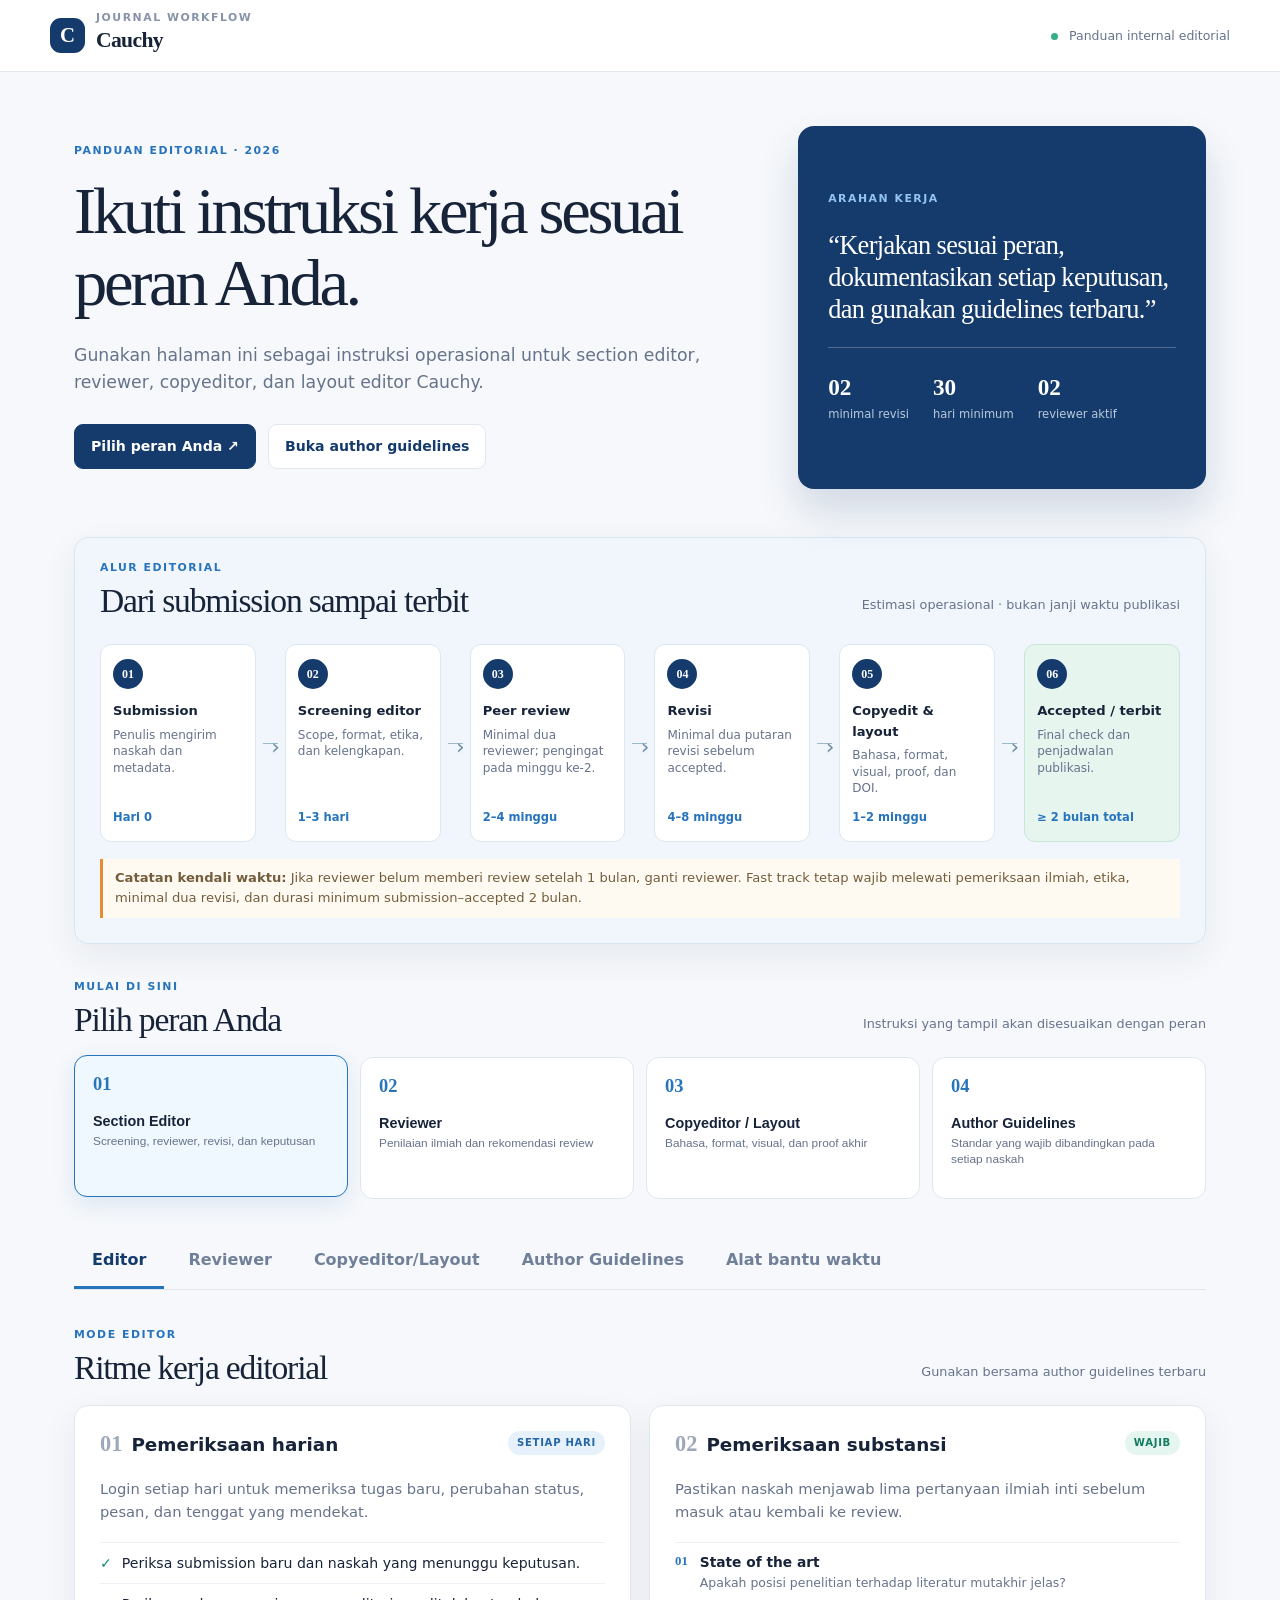
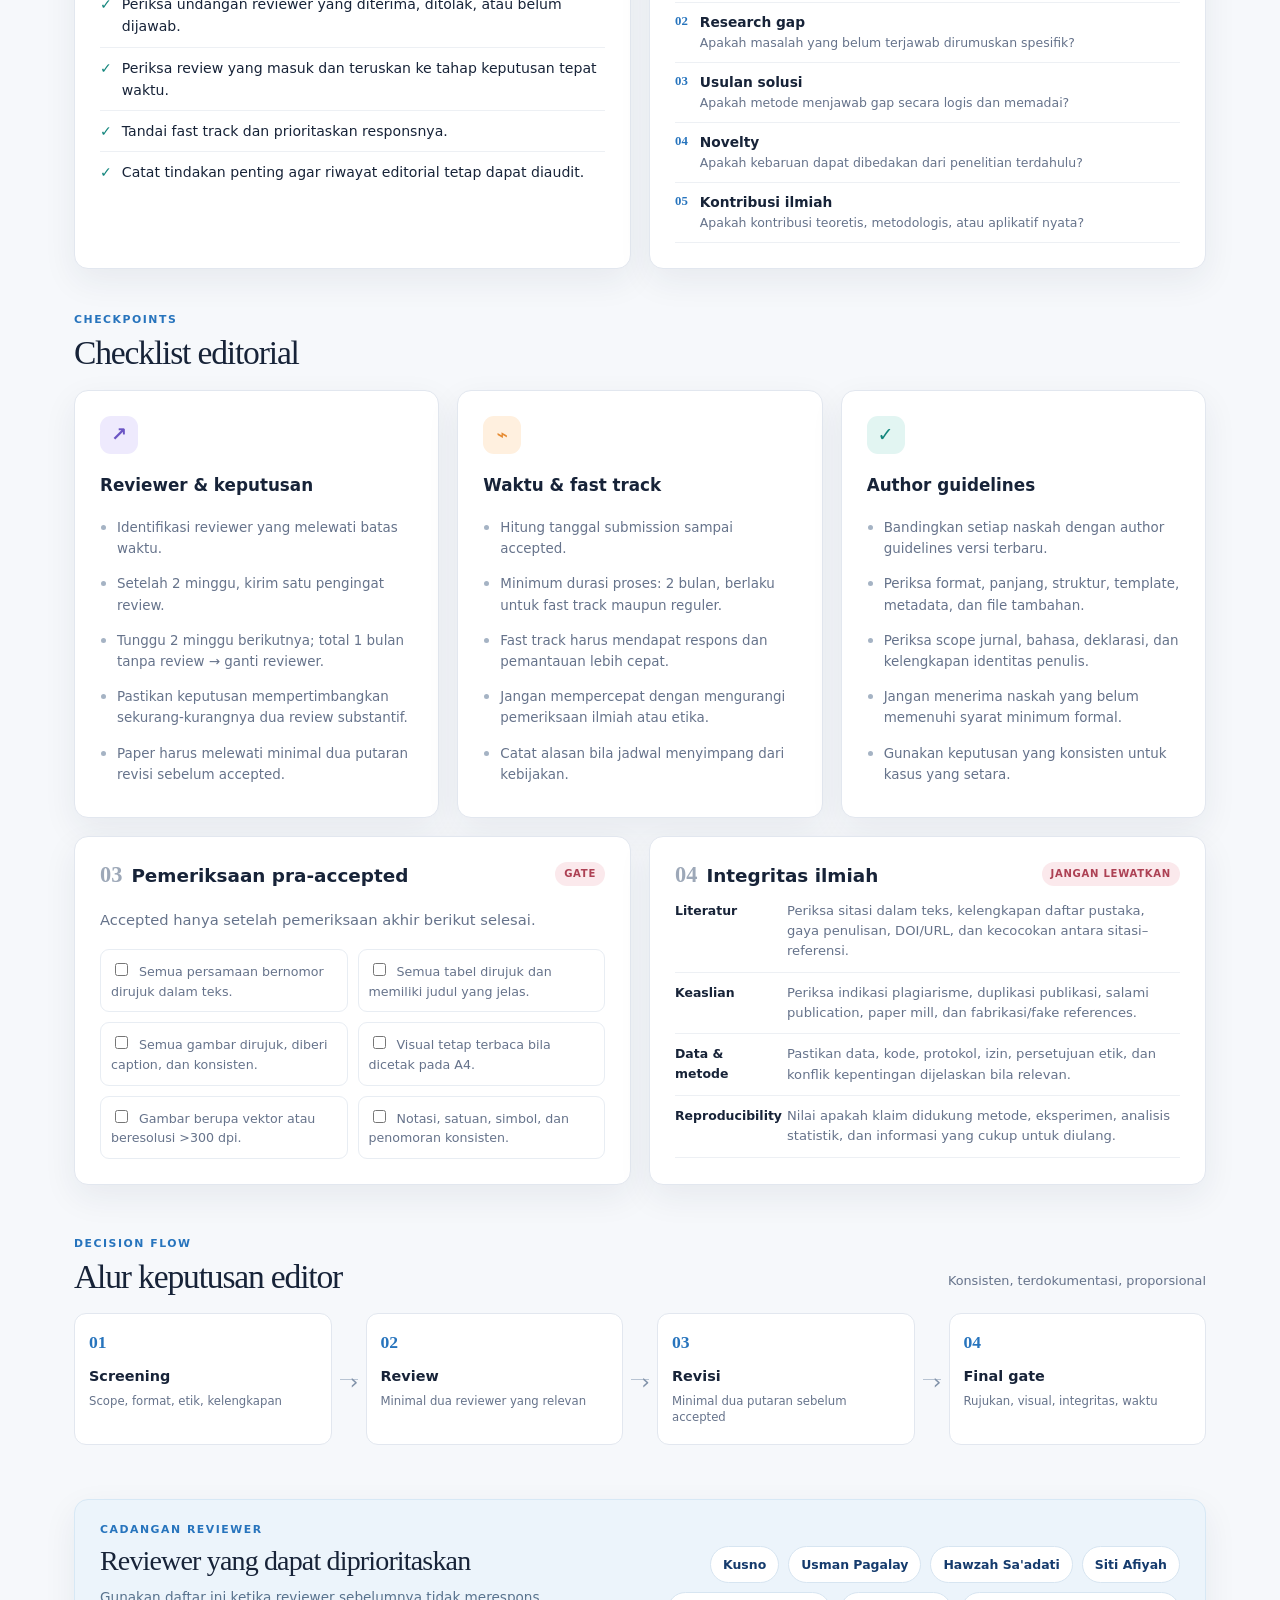
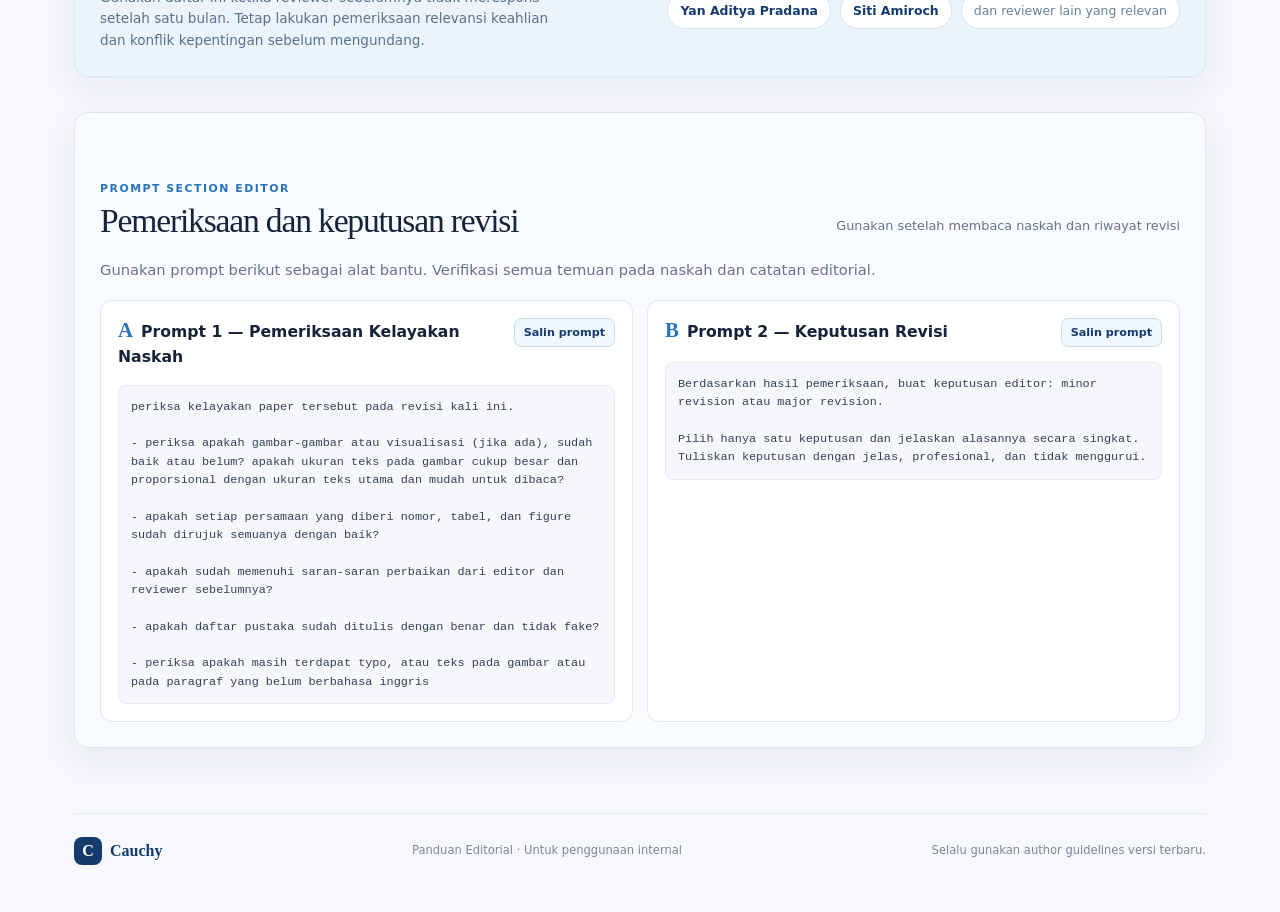
==== index.html @ 5dd73a50 "Restore distinct Section Editor prompt" ====
<!doctype html>
<html lang="id">
<head>
  <meta charset="utf-8" />
  <meta name="viewport" content="width=device-width, initial-scale=1" />
  <meta name="description" content="Panduan kerja editor dan reviewer Cauchy" />
  <meta name="robots" content="noindex, nofollow, noarchive, nosnippet" />
  <meta name="googlebot" content="noindex, nofollow, noarchive, nosnippet" />
  <title>Panduan Editorial — Cauchy</title>
  <link rel="stylesheet" href="styles.css?v=20260910" />
</head>
<body>
  <header class="topbar">
    <div class="brand">
      <div class="brand-mark" aria-hidden="true">C</div>
      <div><span class="eyebrow">JOURNAL WORKFLOW</span><strong>Cauchy</strong></div>
    </div>
    <div class="topbar-meta"><span class="live-dot"></span> Panduan internal editorial</div>
  </header>

  <main class="shell">
    <section class="hero">
      <div class="hero-copy">
        <span class="eyebrow accent">PANDUAN EDITORIAL · 2026</span>
        <h1>Ikuti instruksi kerja sesuai peran Anda.</h1>
        <p>Gunakan halaman ini sebagai instruksi operasional untuk section editor, reviewer, copyeditor, dan layout editor Cauchy.</p>
        <div class="hero-actions">
          <a class="button primary" href="#roles">Pilih peran Anda <span>↗</span></a>
          <a class="button secondary" href="#guidelines">Buka author guidelines</a>
        </div>
      </div>
      <div class="hero-card" aria-label="Prinsip utama">
        <span class="card-kicker">ARAHAN KERJA</span>
        <div class="quote">“Kerjakan sesuai peran, dokumentasikan setiap keputusan, dan gunakan guidelines terbaru.”</div>
        <div class="hero-rule"></div>
        <div class="mini-stats"><div><b>02</b><span>minimal revisi</span></div><div><b>30</b><span>hari minimum</span></div><div><b>02</b><span>reviewer aktif</span></div></div>
      </div>
    </section>

    <section id="workflow" class="workflow panel">
      <div class="section-heading"><div><span class="eyebrow accent">ALUR EDITORIAL</span><h2>Dari submission sampai terbit</h2></div><span class="section-note">Estimasi operasional · bukan janji waktu publikasi</span></div>
      <div class="workflow-track">
        <div class="workflow-step"><span class="workflow-dot">01</span><strong>Submission</strong><small>Penulis mengirim naskah dan metadata.</small><b>Hari 0</b></div>
        <div class="workflow-connector"></div>
        <div class="workflow-step"><span class="workflow-dot">02</span><strong>Screening editor</strong><small>Scope, format, etika, dan kelengkapan.</small><b>1–3 hari</b></div>
        <div class="workflow-connector"></div>
        <div class="workflow-step"><span class="workflow-dot">03</span><strong>Peer review</strong><small>Minimal dua reviewer; pengingat pada minggu ke-2.</small><b>2–4 minggu</b></div>
        <div class="workflow-connector"></div>
        <div class="workflow-step"><span class="workflow-dot">04</span><strong>Revisi</strong><small>Minimal dua putaran revisi sebelum accepted.</small><b>4–8 minggu</b></div>
        <div class="workflow-connector"></div>
        <div class="workflow-step"><span class="workflow-dot">05</span><strong>Copyedit & layout</strong><small>Bahasa, format, visual, proof, dan DOI.</small><b>1–2 minggu</b></div>
        <div class="workflow-connector"></div>
        <div class="workflow-step final"><span class="workflow-dot">06</span><strong>Accepted / terbit</strong><small>Final check dan penjadwalan publikasi.</small><b>≥ 2 bulan total</b></div>
      </div>
      <div class="workflow-note"><strong>Catatan kendali waktu:</strong> Jika reviewer belum memberi review setelah 1 bulan, ganti reviewer. Fast track tetap wajib melewati pemeriksaan ilmiah, etika, minimal dua revisi, dan durasi minimum submission–accepted 2 bulan.</div>
    </section>

    <section id="roles" class="role-picker">
      <div class="section-heading"><div><span class="eyebrow accent">MULAI DI SINI</span><h2>Pilih peran Anda</h2></div><span class="section-note">Instruksi yang tampil akan disesuaikan dengan peran</span></div>
      <div class="role-grid">
        <button class="role-card selected" data-role="editor"><span class="role-number">01</span><strong>Section Editor</strong><small>Screening, reviewer, revisi, dan keputusan</small></button>
        <button class="role-card" data-role="reviewer"><span class="role-number">02</span><strong>Reviewer</strong><small>Penilaian ilmiah dan rekomendasi review</small></button>
        <button class="role-card" data-role="copyeditor"><span class="role-number">03</span><strong>Copyeditor / Layout</strong><small>Bahasa, format, visual, dan proof akhir</small></button>
        <button class="role-card" data-role="guidelines"><span class="role-number">04</span><strong>Author Guidelines</strong><small>Standar yang wajib dibandingkan pada setiap naskah</small></button>
      </div>
    </section>

    <nav class="tabbar" aria-label="Instruksi kerja">
      <button class="tab active" data-tab="editor">Editor</button>
      <button class="tab" data-tab="reviewer">Reviewer</button>
      <button class="tab" data-tab="copyeditor">Copyeditor/Layout</button>
      <button class="tab" data-tab="guidelines">Author Guidelines</button>
      <button class="tab" data-tab="tools">Alat bantu waktu</button>
    </nav>

    <section id="editor" class="tab-panel active-panel">
      <div class="section-heading" id="daily"><div><span class="eyebrow accent">MODE EDITOR</span><h2>Ritme kerja editorial</h2></div><span class="section-note">Gunakan bersama author guidelines terbaru</span></div>
      <div class="dashboard-grid">
        <article class="panel priority-panel">
          <div class="panel-head"><div><span class="step-number">01</span><h3>Pemeriksaan harian</h3></div><span class="badge blue">SETIAP HARI</span></div>
          <p class="lead">Login setiap hari untuk memeriksa tugas baru, perubahan status, pesan, dan tenggat yang mendekat.</p>
          <ul class="check-list">
            <li><span class="check">✓</span> Periksa submission baru dan naskah yang menunggu keputusan.</li>
            <li><span class="check">✓</span> Periksa undangan reviewer yang diterima, ditolak, atau belum dijawab.</li>
            <li><span class="check">✓</span> Periksa review yang masuk dan teruskan ke tahap keputusan tepat waktu.</li>
            <li><span class="check">✓</span> Tandai fast track dan prioritaskan responsnya.</li>
            <li><span class="check">✓</span> Catat tindakan penting agar riwayat editorial tetap dapat diaudit.</li>
          </ul>
        </article>
        <article class="panel status-panel">
          <div class="panel-head"><div><span class="step-number">02</span><h3>Pemeriksaan substansi</h3></div><span class="badge green">WAJIB</span></div>
          <p class="lead">Pastikan naskah menjawab lima pertanyaan ilmiah inti sebelum masuk atau kembali ke review.</p>
          <div class="five-points">
            <div><b>01</b><span><strong>State of the art</strong><small>Apakah posisi penelitian terhadap literatur mutakhir jelas?</small></span></div>
            <div><b>02</b><span><strong>Research gap</strong><small>Apakah masalah yang belum terjawab dirumuskan spesifik?</small></span></div>
            <div><b>03</b><span><strong>Usulan solusi</strong><small>Apakah metode menjawab gap secara logis dan memadai?</small></span></div>
            <div><b>04</b><span><strong>Novelty</strong><small>Apakah kebaruan dapat dibedakan dari penelitian terdahulu?</small></span></div>
            <div><b>05</b><span><strong>Kontribusi ilmiah</strong><small>Apakah kontribusi teoretis, metodologis, atau aplikatif nyata?</small></span></div>
          </div>
        </article>
      </div>

      <div class="section-heading compact"><div><span class="eyebrow accent">CHECKPOINTS</span><h2>Checklist editorial</h2></div></div>
      <div class="cards-3">
        <article class="panel checklist-card"><div class="icon-box purple">↗</div><h3>Reviewer & keputusan</h3><ul class="plain-list"><li>Identifikasi reviewer yang melewati batas waktu.</li><li>Setelah 2 minggu, kirim satu pengingat review.</li><li>Tunggu 2 minggu berikutnya; total 1 bulan tanpa review → ganti reviewer.</li><li>Pastikan keputusan mempertimbangkan sekurang-kurangnya dua review substantif.</li><li>Paper harus melewati minimal dua putaran revisi sebelum accepted.</li></ul></article>
        <article class="panel checklist-card"><div class="icon-box orange">⌁</div><h3>Waktu & fast track</h3><ul class="plain-list"><li>Hitung tanggal submission sampai accepted.</li><li>Minimum durasi proses: 2 bulan, berlaku untuk fast track maupun reguler.</li><li>Fast track harus mendapat respons dan pemantauan lebih cepat.</li><li>Jangan mempercepat dengan mengurangi pemeriksaan ilmiah atau etika.</li><li>Catat alasan bila jadwal menyimpang dari kebijakan.</li></ul></article>
        <article class="panel checklist-card"><div class="icon-box teal">✓</div><h3>Author guidelines</h3><ul class="plain-list"><li>Bandingkan setiap naskah dengan author guidelines versi terbaru.</li><li>Periksa format, panjang, struktur, template, metadata, dan file tambahan.</li><li>Periksa scope jurnal, bahasa, deklarasi, dan kelengkapan identitas penulis.</li><li>Jangan menerima naskah yang belum memenuhi syarat minimum formal.</li><li>Gunakan keputusan yang konsisten untuk kasus yang setara.</li></ul></article>
      </div>

      <div class="split-section">
        <article class="panel"><div class="panel-head"><div><span class="step-number">03</span><h3>Pemeriksaan pra-accepted</h3></div><span class="badge red">GATE</span></div><p class="lead">Accepted hanya setelah pemeriksaan akhir berikut selesai.</p><div class="gate-grid"><label><input type="checkbox" /> Semua persamaan bernomor dirujuk dalam teks.</label><label><input type="checkbox" /> Semua tabel dirujuk dan memiliki judul yang jelas.</label><label><input type="checkbox" /> Semua gambar dirujuk, diberi caption, dan konsisten.</label><label><input type="checkbox" /> Visual tetap terbaca bila dicetak pada A4.</label><label><input type="checkbox" /> Gambar berupa vektor atau beresolusi &gt;300 dpi.</label><label><input type="checkbox" /> Notasi, satuan, simbol, dan penomoran konsisten.</label></div></article>
        <article class="panel"><div class="panel-head"><div><span class="step-number">04</span><h3>Integritas ilmiah</h3></div><span class="badge red">JANGAN LEWATKAN</span></div><div class="integrity-list"><div><b>Literatur</b><span>Periksa sitasi dalam teks, kelengkapan daftar pustaka, gaya penulisan, DOI/URL, dan kecocokan antara sitasi–referensi.</span></div><div><b>Keaslian</b><span>Periksa indikasi plagiarisme, duplikasi publikasi, salami publication, paper mill, dan fabrikasi/fake references.</span></div><div><b>Data & metode</b><span>Pastikan data, kode, protokol, izin, persetujuan etik, dan konflik kepentingan dijelaskan bila relevan.</span></div><div><b>Reproducibility</b><span>Nilai apakah klaim didukung metode, eksperimen, analisis statistik, dan informasi yang cukup untuk diulang.</span></div></div></article>
      </div>

      <section class="decision-section" id="decision">
        <div class="section-heading"><div><span class="eyebrow accent">DECISION FLOW</span><h2>Alur keputusan editor</h2></div><span class="section-note">Konsisten, terdokumentasi, proporsional</span></div>
        <div class="flow"><div class="flow-item"><span>01</span><strong>Screening</strong><small>Scope, format, etik, kelengkapan</small></div><div class="flow-line"></div><div class="flow-item"><span>02</span><strong>Review</strong><small>Minimal dua reviewer yang relevan</small></div><div class="flow-line"></div><div class="flow-item"><span>03</span><strong>Revisi</strong><small>Minimal dua putaran sebelum accepted</small></div><div class="flow-line"></div><div class="flow-item"><span>04</span><strong>Final gate</strong><small>Rujukan, visual, integritas, waktu</small></div></div>
      </section>

      <section class="reviewer-pool panel"><div class="pool-copy"><span class="eyebrow accent">CADANGAN REVIEWER</span><h2>Reviewer yang dapat diprioritaskan</h2><p>Gunakan daftar ini ketika reviewer sebelumnya tidak merespons setelah satu bulan. Tetap lakukan pemeriksaan relevansi keahlian dan konflik kepentingan sebelum mengundang.</p></div><div class="names"><span>Kusno</span><span>Usman Pagalay</span><span>Hawzah Sa'adati</span><span>Siti Afiyah</span><span>Yan Aditya Pradana</span><span>Siti Amiroch</span><span class="muted">dan reviewer lain yang relevan</span></div></section>
      <section class="prompt-guide panel"><div class="section-heading compact"><div><span class="eyebrow accent">PROMPT SECTION EDITOR</span><h2>Pemeriksaan dan keputusan revisi</h2></div><span class="section-note">Gunakan setelah membaca naskah dan riwayat revisi</span></div><p class="lead">Gunakan prompt berikut sebagai alat bantu. Verifikasi semua temuan pada naskah dan catatan editorial.</p><div class="prompt-grid">
        <article class="prompt-card"><div class="prompt-card-head"><div><span class="card-index">A</span><h3>Prompt 1 — Pemeriksaan Kelayakan Naskah</h3></div><button class="copy-prompt" type="button">Salin prompt</button></div><pre><code>periksa kelayakan paper tersebut pada revisi kali ini.&#10;&#10;- periksa apakah gambar-gambar atau visualisasi (jika ada), sudah baik atau belum? apakah ukuran teks pada gambar cukup besar dan proporsional dengan ukuran teks utama dan mudah untuk dibaca?&#10;&#10;- apakah setiap persamaan yang diberi nomor, tabel, dan figure sudah dirujuk semuanya dengan baik?&#10;&#10;- apakah sudah memenuhi saran-saran perbaikan dari editor dan reviewer sebelumnya?&#10;&#10;- apakah daftar pustaka sudah ditulis dengan benar dan tidak fake?&#10;&#10;- periksa apakah masih terdapat typo, atau teks pada gambar atau pada paragraf yang belum berbahasa inggris</code></pre></article>
        <article class="prompt-card"><div class="prompt-card-head"><div><span class="card-index">B</span><h3>Prompt 2 — Keputusan Revisi</h3></div><button class="copy-prompt" type="button">Salin prompt</button></div><pre><code>Berdasarkan hasil pemeriksaan, buat keputusan editor: minor revision atau major revision.&#10;&#10;Pilih hanya satu keputusan dan jelaskan alasannya secara singkat. Tuliskan keputusan dengan jelas, profesional, dan tidak menggurui.</code></pre></article>
      </div></section>
    </section>

    <section id="copyeditor" class="tab-panel">
      <div class="section-heading"><div><span class="eyebrow accent">INSTRUKSI COPYEDITOR / LAYOUT</span><h2>Rapikan naskah sampai siap terbit</h2></div><span class="section-note">Kerjakan setelah keputusan ilmiah selesai</span></div>
      <div class="cards-3">
        <article class="panel checklist-card"><div class="icon-box purple">Aa</div><h3>Bahasa & gaya</h3><ul class="plain-list"><li>Perbaiki tata bahasa, ejaan, tanda baca, dan istilah teknis tanpa mengubah makna ilmiah.</li><li>Pastikan abstrak, judul, kata kunci, heading, dan caption konsisten.</li><li>Jangan menambahkan klaim, referensi, atau interpretasi baru.</li><li>Catat perubahan substantif dan kembalikan kepada editor bila meragukan.</li></ul></article>
        <article class="panel checklist-card"><div class="icon-box orange">#</div><h3>Format & konsistensi</h3><ul class="plain-list"><li>Bandingkan naskah dengan template dan author guidelines terbaru.</li><li>Periksa penomoran bagian, persamaan, tabel, gambar, lampiran, dan referensi.</li><li>Pastikan setiap persamaan, tabel, dan gambar dirujuk dalam teks.</li><li>Periksa simbol, satuan, singkatan, italic/bold, dan gaya sitasi.</li></ul></article>
        <article class="panel checklist-card"><div class="icon-box teal">▣</div><h3>Visual & proof</h3><ul class="plain-list"><li>Pastikan gambar tajam, terbaca pada ukuran A4, dan idealnya vektor atau lebih dari 300 dpi.</li><li>Periksa tabel agar tidak terpotong, terlalu padat, atau melewati margin.</li><li>Periksa header, footer, metadata, DOI, afiliasi, dan urutan penulis.</li><li>Kirim proof kepada editor dan penulis sesuai alur jurnal sebelum publikasi.</li></ul></article>
      </div>
      <section class="prompt-guide panel"><div class="section-heading compact"><div><span class="eyebrow accent">PROMPT COPYEDITOR / LAYOUT</span><h2>Rapikan dan cek versi akhir</h2></div><span class="section-note">Pola hafalan: Bahasa → Format → Visual → Proof</span></div><p class="lead">Gunakan prompt berikut untuk membantu pemeriksaan teknis tanpa mengubah isi ilmiah.</p><div class="prompt-grid">
        <article class="prompt-card"><div class="prompt-card-head"><div><span class="card-index">A</span><h3>Prompt bahasa</h3></div><button class="copy-prompt" type="button">Salin prompt</button></div><pre><code>Perbaiki tata bahasa, ejaan, tanda baca, dan istilah.&#10;&#10;Jangan mengubah makna, data, metode, hasil, atau kesimpulan. Tulis perubahan penting.</code></pre></article>
        <article class="prompt-card"><div class="prompt-card-head"><div><span class="card-index">B</span><h3>Prompt format</h3></div><button class="copy-prompt" type="button">Salin prompt</button></div><pre><code>Periksa naskah sesuai template dan author guidelines.&#10;&#10;Cek heading, penomoran, simbol, satuan, sitasi, persamaan, tabel, gambar, dan caption. Tulis: lokasi – masalah – perbaikan.</code></pre></article>
        <article class="prompt-card"><div class="prompt-card-head"><div><span class="card-index">C</span><h3>Prompt visual dan proof</h3></div><button class="copy-prompt" type="button">Salin prompt</button></div><pre><code>Periksa gambar, tabel, dan proof akhir.&#10;&#10;Cek keterbacaan A4, resolusi, caption, rujukan, margin, halaman, afiliasi, dan DOI. Tulis: elemen – masalah – tindakan.</code></pre></article>
        <article class="prompt-card"><div class="prompt-card-head"><div><span class="card-index">D</span><h3>Prompt final</h3></div><button class="copy-prompt" type="button">Salin prompt</button></div><pre><code>Periksa versi final sebelum terbit dan bandingkan dengan versi accepted.&#10;&#10;Tandai perubahan yang tidak semestinya dan item yang belum lengkap.</code></pre></article>
      </div></section>
      <div class="review-note"><span class="note-icon">!</span><div><strong>Batas kewenangan</strong><p>Copyeditor/layout tidak mengubah kesimpulan, metode, data, hasil, atau keputusan ilmiah. Semua perubahan yang berpotensi mengubah makna harus dikembalikan kepada section editor.</p></div></div>
    </section>

    <section id="guidelines" class="tab-panel">
      <div class="section-heading"><div><span class="eyebrow accent">AUTHOR GUIDELINES RESMI</span><h2>Checklist ringkas untuk editor</h2></div><span class="section-note">Sumber: halaman submissions CAUCHY</span></div>
      <div class="reviewer-intro panel"><div class="big-number">G</div><div><h3>Gunakan checklist ini saat screening, review, revisi, dan pra-accepted.</h3><p>Bandingkan selalu dengan <a class="inline-link" href="https://ejournal.uin-malang.ac.id/index.php/Math/about/submissions#authorGuidelines" target="_blank" rel="noopener">author guidelines resmi</a> jika ada pembaruan.</p></div></div>
      <div class="review-grid">
        <article class="panel review-card"><span class="card-index">01</span><h3>Jenis & format</h3><ul class="plain-list"><li>Naskah harus berupa riset orisinal di matematika murni atau terapan.</li><li>Bahasa wajib bahasa Inggris akademik yang jelas.</li><li>Submission awal boleh PDF, DOC, DOCX, atau ZIP LaTeX.</li><li>Setelah accepted, versi final wajib berupa ZIP LaTeX dengan template resmi CAUCHY.</li></ul></article>
        <article class="panel review-card"><span class="card-index">02</span><h3>Panjang & struktur</h3><ul class="plain-list"><li>Artikel riset umumnya 10–16 halaman; review article maksimal 25 halaman.</li><li>Struktur: Title, Authors/Affiliations, Abstract, Keywords, Introduction, Methodology, Results and Discussion, Conclusion, dan References.</li><li>Abstrak sekitar 150–250 kata tanpa sitasi, tabel, gambar, atau persamaan tampil.</li><li>Keywords 3–5 istilah, alfabetis, dipisahkan titik koma.</li></ul></article>
        <article class="panel review-card"><span class="card-index">03</span><h3>Gap, novelty, kontribusi</h3><ul class="plain-list"><li>Introduction harus menunjukkan state of the art dengan literatur relevan dan mutakhir.</li><li>Research gap harus spesifik dan didukung literatur, bukan klaim umum.</li><li>Paragraf terakhir Introduction wajib menyatakan tujuan, gap, novelty, dan kontribusi ilmiah.</li><li>Naskah yang tidak menunjukkan keempat unsur ini dapat dikembalikan atau ditolak tanpa external review.</li></ul></article>
        <article class="panel review-card"><span class="card-index">04</span><h3>Metode & hasil</h3><ul class="plain-list"><li>Metode, asumsi, model, algoritma, data, parameter, software, dan evaluasi harus cukup rinci untuk diverifikasi atau direplikasi.</li><li>Semua klaim harus didukung bukti, analisis, komputasi, atau penalaran matematis.</li><li>Results and Discussion harus menjelaskan temuan, makna ilmiah, perbandingan, keterbatasan, dan implikasi.</li><li>Kesimpulan harus menjawab tujuan dan menegaskan kontribusi utama.</li></ul></article>
        <article class="panel review-card"><span class="card-index">05</span><h3>Referensi & elemen visual</h3><ul class="plain-list"><li>Gunakan gaya sitasi IEEE; artikel riset minimal 15 referensi, review article minimal 25.</li><li>Utamakan literatur peer-reviewed dan mutakhir; DOI dicantumkan jika tersedia.</li><li>Referensi harus akurat, relevan, dapat diakses, benar-benar disitasi, dan bukan fabrikasi.</li><li>Caption tabel di atas, caption gambar/algoritma sesuai ketentuan; semua tabel, gambar, algoritma, dan persamaan bernomor wajib dirujuk dalam teks.</li></ul></article>
        <article class="panel review-card"><span class="card-index">06</span><h3>Checklist etika & kelengkapan</h3><ul class="plain-list"><li>Naskah tidak sedang diterbitkan atau dipertimbangkan jurnal lain.</li><li>Semua penulis menyetujui naskah dan urutan penulis; CRediT statement wajib ada.</li><li>Deklarasi AI, competing interest, funding, ethics, dan data availability dicantumkan bila relevan.</li><li>AI boleh digunakan secara transparan, tetapi tidak boleh menggantikan penalaran, memalsukan data, bukti, hasil, gambar, atau referensi.</li></ul></article>
      </div>
      <div class="review-note"><span class="note-icon">!</span><div><strong>Aturan keputusan</strong><p>Naskah yang secara substansial tidak memenuhi guidelines dapat dikembalikan kepada penulis atau ditolak tanpa external review. Catat poin ketidakpatuhan secara spesifik.</p></div></div>
    </section>

    <section id="reviewer" class="tab-panel">
      <div class="section-heading"><div><span class="eyebrow accent">MODE REVIEWER</span><h2>Checklist penilaian reviewer</h2></div><span class="section-note">Berikan komentar yang spesifik dan dapat ditindaklanjuti</span></div>
      <div class="reviewer-intro panel"><div class="big-number">R</div><div><h3>Review yang baik membantu editor mengambil keputusan dan membantu penulis memperbaiki naskah.</h3><p>Bandingkan naskah dengan author guidelines, nilai substansi secara independen, dan bedakan masalah wajib diperbaiki dari saran pengembangan.</p></div></div>
      <div class="review-grid">
        <article class="panel review-card"><span class="card-index">01</span><h3>Kesesuaian formal</h3><ul class="plain-list"><li>Scope dan topik sesuai dengan jurnal.</li><li>Struktur, format, panjang, tabel, gambar, dan referensi sesuai author guidelines.</li><li>Abstrak, kata kunci, metadata, dan deklarasi lengkap.</li><li>Bahasa serta kualitas penyajian cukup untuk dinilai.</li></ul></article>
        <article class="panel review-card"><span class="card-index">02</span><h3>Posisi ilmiah</h3><ul class="plain-list"><li>State of the art menggunakan literatur yang relevan dan mutakhir.</li><li>Research gap dirumuskan, bukan sekadar klaim umum.</li><li>Novelty dan kontribusi ilmiah dinyatakan serta didukung.</li><li>Referensi inti benar-benar dibaca, relevan, dan tidak dipakai secara ornamental.</li></ul></article>
        <article class="panel review-card"><span class="card-index">03</span><h3>Metode & validitas</h3><ul class="plain-list"><li>Metode cukup rinci untuk direplikasi.</li><li>Data, sampling, baseline, parameter, dan metrik dijelaskan.</li><li>Analisis, pembuktian, eksperimen, atau statistik sesuai dengan klaim.</li><li>Keterbatasan dibahas secara jujur.</li></ul></article>
        <article class="panel review-card"><span class="card-index">04</span><h3>Hasil & visual</h3><ul class="plain-list"><li>Hasil menjawab pertanyaan penelitian.</li><li>Kesimpulan tidak melampaui bukti.</li><li>Persamaan, tabel, dan gambar dirujuk dengan baik.</li><li>Visual jelas, terbaca pada A4, serta memakai vektor atau resolusi memadai (&gt;300 dpi).</li></ul></article>
        <article class="panel review-card"><span class="card-index">05</span><h3>Integritas & etika</h3><ul class="plain-list"><li>Periksa indikasi plagiarisme, duplikasi, fabrikasi, atau manipulasi data.</li><li>Waspadai referensi palsu, tidak dapat diverifikasi, atau sitasi yang tidak sesuai.</li><li>Periksa konflik kepentingan, etika penelitian, dan persetujuan jika relevan.</li><li>Laporkan kekhawatiran sensitif kepada editor secara rahasia, bukan di komentar penulis.</li></ul></article>
        <article class="panel review-card"><span class="card-index">06</span><h3>Etika memberi review</h3><ul class="plain-list"><li>Jaga kerahasiaan naskah dan jangan mengunggahnya ke layanan publik.</li><li>Nyatakan konflik kepentingan dan menolak bila tidak dapat menilai objektif.</li><li>Jangan meminta sitasi karya sendiri kecuali benar-benar relevan.</li><li>Gunakan AI hanya untuk membantu pekerjaan administratif/bahasa; keputusan dan penilaian ilmiah tetap tanggung jawab reviewer.</li></ul></article>
      </div>
      <section class="prompt-guide panel">
        <div class="section-heading compact"><div><span class="eyebrow accent">PROMPT REVIEWER</span><h2>Pemeriksaan dan keputusan revisi</h2></div><span class="section-note">Gunakan untuk menyusun review yang singkat dan dapat ditindaklanjuti</span></div>
        <p class="lead">Verifikasi seluruh keluaran dengan naskah asli dan gunakan bahasa yang sopan, netral, serta konstruktif.</p>
        <div class="prompt-grid">
          <article class="prompt-card"><div class="prompt-card-head"><div><span class="card-index">A</span><h3>Prompt 1 — Pemeriksaan Kelayakan Naskah</h3></div><button class="copy-prompt" type="button">Salin prompt</button></div><pre><code>Sebagai reviewer:&#10;&#10;1. periksa kelayakan paper yang disubmit pada jurnal Cauchy tersebut.&#10;2. periksa apakah persamaan bernomor, tabel, dan figure sudah dirujuk dengan baik?&#10;3. periksa apakah daftar pustaka real dan ditulis dengan benar?&#10;4. periksa apakah kualitas gambar-gambar atau visualisasi sudah baik atau belum?</code></pre></article>
          <article class="prompt-card"><div class="prompt-card-head"><div><span class="card-index">B</span><h3>Prompt 2 — Keputusan Revisi</h3></div><button class="copy-prompt" type="button">Salin prompt</button></div><pre><code>Based on the verified findings from Prompt 1, write the review comments for the authors in English. State whether the recommendation is major revision or minor revision, as appropriate.&#10;&#10;Present the review in a code block. Keep it concise, clear, polite, and constructive. Address only verified issues and specific actions needed, and do not use a patronizing tone.</code></pre></article>
        </div>
        <div class="review-note"><span class="note-icon">!</span><div><strong>Catatan reviewer</strong><p>Pastikan setiap komentar merujuk pada lokasi masalah yang jelas dan jangan menyatakan referensi palsu tanpa bukti.</p></div></div>
      </section>
      <div class="review-note"><span class="note-icon">i</span><div><strong>Format komentar yang disarankan</strong><p>Mulai dengan ringkasan kontribusi naskah, lanjutkan major concerns yang terurut berdasarkan prioritas, lalu minor concerns yang spesifik. Hindari komentar yang menyerang penulis atau hanya meminta “perbaiki kualitas”.</p></div></div>
    </section>

    <section id="tools" class="tab-panel">
      <div class="section-heading"><div><span class="eyebrow accent">ALAT BANTU</span><h2>Pengingat waktu proses</h2></div><span class="section-note">Tanggal di bawah adalah panduan kerja, bukan pengganti pencatatan sistem</span></div>
      <div class="tools-grid">
        <article class="panel calculator"><div class="panel-head"><div><span class="step-number">A</span><h3>Tenggat reviewer</h3></div><span class="badge blue">4 MINGGU</span></div><p>Masukkan tanggal undangan atau penugasan review untuk memperoleh dua titik pengingat.</p><label for="reviewDate">Tanggal penugasan reviewer</label><input id="reviewDate" type="date" /><div class="date-results"><div><span>Pengingat pertama · +2 minggu</span><b id="reminderDate">—</b></div><div><span>Evaluasi penggantian · +1 bulan</span><b id="replaceDate">—</b></div></div></article>
        <article class="panel calculator"><div class="panel-head"><div><span class="step-number">B</span><h3>Minimum masa proses</h3></div><span class="badge orange">2 BULAN</span></div><p>Gunakan untuk memeriksa tanggal paling awal sebuah paper dapat dipertimbangkan accepted.</p><label for="submitDate">Tanggal submission</label><input id="submitDate" type="date" /><div class="date-results"><div><span>Accepted paling awal · +2 bulan</span><b id="acceptedDate">—</b></div><div><span>Status</span><b id="acceptedStatus">Masukkan tanggal</b></div></div></article>
      </div>
      <article class="panel ai-policy"><div class="ai-symbol">✦</div><div><span class="eyebrow accent">KEBIJAKAN BANTUAN AI</span><h2>AI boleh dipakai untuk mempercepat pekerjaan</h2><p>Gunakan secara bertanggung jawab untuk merapikan bahasa, membuat ringkasan administratif, atau membantu menemukan inkonsistensi. Jangan menyerahkan keputusan editorial, verifikasi referensi, penilaian novelty, atau pemeriksaan integritas kepada AI tanpa verifikasi manusia.</p><div class="policy-tags"><span>Human oversight wajib</span><span>Jangan masukkan naskah rahasia ke layanan publik</span><span>Verifikasi semua keluaran</span></div></div></article>
    </section>

    <footer><div class="footer-brand"><div class="brand-mark small">C</div><strong>Cauchy</strong></div><span>Panduan Editorial · Untuk penggunaan internal</span><span>Selalu gunakan author guidelines versi terbaru.</span></footer>
  </main>
  <script src="app.js?v=20260910"></script>
</body>
</html>
---- styles.css ----
:root{--ink:#172338;--muted:#66738b;--line:#e2e7ef;--bg:#f6f8fb;--paper:#fff;--navy:#153b6d;--blue:#2774bd;--orange:#e68b32;--teal:#12857c;--purple:#6b55c4;--red:#bd4a5c;--shadow:0 12px 34px rgba(25,45,77,.07)}
.workflow{margin:0 0 38px;background:#f0f6fb;border-color:#d7e7f2}.workflow-track{display:flex;align-items:stretch;gap:7px;margin-top:24px}.workflow-step{flex:1;background:#fff;border:1px solid #dbe8f1;border-radius:11px;padding:14px 12px;display:flex;flex-direction:column;min-height:155px}.workflow-step.final{background:#e7f5ef;border-color:#c7e6d8}.workflow-dot{width:30px;height:30px;border-radius:50%;background:var(--navy);color:#fff;display:grid;place-items:center;font:700 .75rem Georgia,serif;margin-bottom:12px}.workflow-step strong{font-size:.82rem}.workflow-step small{font-size:.75rem;line-height:1.4;color:var(--muted);margin-top:5px}.workflow-step b{font-size:.72rem;color:var(--blue);margin-top:auto;padding-top:12px}.workflow-connector{width:15px;align-self:center;height:1px;background:#9fb8ca;position:relative}.workflow-connector:after{content:'›';position:absolute;right:-2px;top:-13px;color:#6f8ba2;font-size:1.35rem}.workflow-note{margin-top:17px;border-left:3px solid var(--orange);padding:9px 12px;background:#fffaf1;color:#735d3c;font-size:.82rem;line-height:1.55}
.plain-list li{font-size:.96rem;line-height:1.58}.check-list li{font-size:.96rem;line-height:1.58}.five-points small{font-size:.86rem;line-height:1.5}.lead{font-size:.98rem;line-height:1.6}@media(max-width:650px){.plain-list li,.check-list li{font-size:1rem;line-height:1.62}.five-points strong{font-size:.98rem}.five-points small{font-size:.9rem;line-height:1.55}.lead{font-size:1rem}}
.role-picker{margin-bottom:35px}.role-grid{display:grid;grid-template-columns:repeat(4,1fr);gap:12px}.role-card{appearance:none;text-align:left;background:#fff;border:1px solid var(--line);border-radius:13px;padding:18px;min-height:142px;color:var(--ink);cursor:pointer;display:flex;flex-direction:column;transition:.18s}.role-card:hover,.role-card.selected{border-color:var(--blue);box-shadow:0 8px 22px rgba(39,116,189,.12);transform:translateY(-2px)}.role-card.selected{background:#eff7ff}.role-number{font:700 1.15rem Georgia,serif;color:var(--blue);margin-bottom:18px}.role-card strong{font-size:.9rem}.role-card small{color:var(--muted);font-size:.74rem;line-height:1.35;margin-top:5px}@media(max-width:900px){.role-grid{grid-template-columns:1fr 1fr}}@media(max-width:650px){body{font-size:16px}.shell{padding:28px 14px 14px}.hero h1{font-size:2.35rem}.hero-actions{display:grid;grid-template-columns:1fr}.button{min-height:46px;text-align:center}.role-grid{grid-template-columns:1fr}.role-card{min-height:0;padding:16px}.role-number{margin-bottom:12px}.tabbar{position:sticky;top:64px;z-index:8;background:var(--bg);margin:0 -14px 28px;padding:0 14px;overflow-x:auto}.tab{min-height:48px;font-size:.8rem}.gate-grid{grid-template-columns:1fr}footer{display:block}footer span{display:block;margin-top:8px}}
*{box-sizing:border-box}html{scroll-behavior:smooth}body{margin:0;background:var(--bg);color:var(--ink);font-family:Inter,ui-sans-serif,system-ui,-apple-system,BlinkMacSystemFont,"Segoe UI",sans-serif;line-height:1.55}a{text-decoration:none;color:inherit}.topbar{height:72px;background:#fff;border-bottom:1px solid var(--line);display:flex;align-items:center;justify-content:space-between;padding:0 max(24px,calc((100vw - 1180px)/2));position:sticky;top:0;z-index:10}.brand{display:flex;align-items:center;gap:11px}.brand strong{display:block;font-family:Georgia,serif;font-size:1.35rem;letter-spacing:-.03em}.brand-mark{height:35px;width:35px;border-radius:11px;background:var(--navy);color:#fff;display:grid;place-items:center;font-family:Georgia,serif;font-size:1.3rem;font-weight:700}.brand-mark.small{height:28px;width:28px;border-radius:8px;font-size:1rem}.eyebrow{font-size:.68rem;line-height:1;letter-spacing:.14em;font-weight:800;color:#8693a9;display:block}.eyebrow.accent{color:var(--blue)}.topbar-meta{font-size:.78rem;color:var(--muted)}.live-dot{width:7px;height:7px;background:#36ad84;border-radius:50%;display:inline-block;margin-right:7px}.shell{max-width:1180px;margin:0 auto;padding:54px 24px 24px}.hero{display:grid;grid-template-columns:1.35fr .8fr;gap:36px;align-items:stretch;padding-bottom:48px}.hero-copy{padding:20px 0}.hero h1{font-family:Georgia,serif;font-weight:500;line-height:1.09;font-size:clamp(2.5rem,5.2vw,4.5rem);letter-spacing:-.05em;max-width:740px;margin:18px 0 22px}.hero p{color:var(--muted);font-size:1.08rem;max-width:650px;margin:0 0 28px}.hero-actions{display:flex;gap:12px;flex-wrap:wrap}.button{border-radius:9px;padding:11px 16px;font-weight:750;font-size:.88rem;border:1px solid var(--line);transition:transform .18s,box-shadow .18s}.button:hover{transform:translateY(-2px);box-shadow:var(--shadow)}.button.primary{background:var(--navy);color:#fff;border-color:var(--navy)}.button.secondary{background:#fff;color:var(--navy)}.hero-card{background:var(--navy);color:#fff;border-radius:16px;padding:30px;display:flex;flex-direction:column;justify-content:center;box-shadow:0 22px 40px rgba(21,59,109,.16);min-height:300px}.card-kicker{color:#91c5ef;font-weight:800;font-size:.68rem;letter-spacing:.14em}.quote{font:500 1.65rem/1.2 Georgia,serif;letter-spacing:-.025em;margin:22px 0}.hero-rule{height:1px;background:rgba(255,255,255,.25);margin-bottom:22px}.mini-stats{display:flex;gap:24px}.mini-stats div{display:flex;flex-direction:column}.mini-stats b{font-size:1.45rem;font-family:Georgia,serif}.mini-stats span{color:#b8c9db;font-size:.72rem}.tabbar{display:flex;gap:6px;border-bottom:1px solid var(--line);margin-bottom:40px}.tab{appearance:none;background:transparent;border:0;border-bottom:3px solid transparent;color:#718099;padding:14px 18px;font:inherit;font-weight:800;cursor:pointer}.tab.active{color:var(--navy);border-color:var(--blue)}.tab-panel{display:none}.active-panel{display:block}.section-heading{display:flex;justify-content:space-between;gap:16px;align-items:end;margin:0 0 18px}.section-heading h2{font:500 2.1rem/1.1 Georgia,serif;letter-spacing:-.035em;margin:9px 0 0}.section-heading.compact{margin-top:46px}.section-note{font-size:.8rem;color:var(--muted);padding-bottom:5px}.dashboard-grid{display:grid;grid-template-columns:1fr 1fr;gap:18px}.panel{background:var(--paper);border:1px solid var(--line);border-radius:14px;padding:25px;box-shadow:var(--shadow)}.panel-head{display:flex;justify-content:space-between;gap:12px;align-items:start}.panel-head h3{display:inline;margin:0 0 0 9px;font-size:1.15rem}.step-number{color:#9da8b8;font:700 1.4rem Georgia,serif}.badge{display:inline-block;border-radius:99px;padding:4px 9px;font-size:.63rem;font-weight:850;letter-spacing:.07em;white-space:nowrap}.badge.blue{background:#e7f1fb;color:#2567a6}.badge.green{background:#e4f6ef;color:#147c61}.badge.orange{background:#fff0df;color:#b56a20}.badge.red{background:#fbe9ec;color:#ad4154}.lead{font-size:.92rem;color:var(--muted);margin:17px 0 18px}.check-list,.plain-list{list-style:none;padding:0;margin:0}.check-list li{display:flex;gap:10px;padding:9px 0;border-top:1px solid #edf0f4;font-size:.88rem}.check{color:var(--teal);font-weight:900}.five-points{border-top:1px solid #edf0f4}.five-points>div{display:flex;gap:12px;padding:9px 0;border-bottom:1px solid #edf0f4}.five-points b{font:700 .8rem Georgia,serif;color:var(--blue);padding-top:2px}.five-points span{display:flex;flex-direction:column}.five-points strong{font-size:.86rem}.five-points small{font-size:.78rem;color:var(--muted);margin-top:1px}.cards-3{display:grid;grid-template-columns:repeat(3,1fr);gap:18px}.checklist-card{min-height:310px}.icon-box{width:38px;height:38px;border-radius:11px;display:grid;place-items:center;font-weight:900;font-size:1.2rem;margin-bottom:18px}.icon-box.purple{background:#eeeafd;color:var(--purple)}.icon-box.orange{background:#fff0df;color:var(--orange)}.icon-box.teal{background:#e2f5f2;color:var(--teal)}.checklist-card h3{font-size:1.05rem;margin:0 0 12px}.plain-list li{font-size:.84rem;color:var(--muted);padding:7px 0 7px 17px;position:relative}.plain-list li:before{content:"";height:5px;width:5px;border-radius:50%;background:#a5b3c4;position:absolute;left:1px;top:15px}.split-section{display:grid;grid-template-columns:1fr 1fr;gap:18px;margin-top:18px}.gate-grid{display:grid;grid-template-columns:1fr 1fr;gap:10px;margin-top:18px}.gate-grid label{border:1px solid #e8edf3;border-radius:9px;padding:10px;font-size:.79rem;color:var(--muted)}input[type=checkbox]{accent-color:var(--teal);margin-right:7px}.integrity-list>div{padding:10px 0;border-bottom:1px solid #edf0f4;display:grid;grid-template-columns:100px 1fr;gap:12px;font-size:.82rem}.integrity-list b{font-size:.78rem}.integrity-list span{color:var(--muted)}.decision-section{margin:54px 0}.flow{display:flex;align-items:stretch;justify-content:space-between;gap:8px}.flow-item{background:#fff;border:1px solid var(--line);border-radius:12px;flex:1;padding:18px 14px;display:flex;flex-direction:column}.flow-item span{font:700 1.1rem Georgia,serif;color:var(--blue);margin-bottom:12px}.flow-item strong{font-size:.9rem}.flow-item small{font-size:.73rem;color:var(--muted);line-height:1.4;margin-top:5px}.flow-line{height:1px;background:#b8c4d3;width:18px;align-self:center;position:relative}.flow-line:after{content:"›";position:absolute;right:-1px;top:-14px;color:#8192a9;font-size:1.35rem}.reviewer-pool{display:grid;grid-template-columns:1fr 1.15fr;align-items:center;background:#ecf4fb;border-color:#d7e8f5;margin-bottom:35px}.reviewer-pool h2{font:500 1.75rem Georgia,serif;letter-spacing:-.03em;margin:10px 0}.reviewer-pool p{color:#58728d;font-size:.85rem;margin:0;max-width:460px}.names{display:flex;flex-wrap:wrap;gap:9px;justify-content:flex-end}.names span{background:#fff;border:1px solid #d7e5f1;border-radius:99px;padding:8px 12px;font-size:.78rem;color:var(--navy);font-weight:700}.names span.muted{color:#66809b;font-weight:500}.reviewer-intro{display:flex;gap:18px;align-items:center;margin-bottom:18px;background:var(--navy);color:white;border-color:var(--navy)}.big-number{height:64px;width:64px;border-radius:16px;background:#2b609a;display:grid;place-items:center;font:700 2.1rem Georgia,serif;flex:none}.reviewer-intro h3{font:500 1.35rem/1.2 Georgia,serif;margin:0 0 6px}.reviewer-intro p{color:#c1d3e5;font-size:.86rem;margin:0}.review-grid{display:grid;grid-template-columns:repeat(3,1fr);gap:18px}.review-card{min-height:285px;position:relative}.card-index{font:700 1.3rem Georgia,serif;color:var(--blue)}.review-card h3{font-size:1.05rem;margin:12px 0 10px}.review-note{display:flex;gap:13px;padding:18px 20px;background:#fff8e9;border:1px solid #f3dfb7;border-radius:13px;margin-top:18px}.note-icon{height:22px;width:22px;border:1px solid #d99b35;color:#ad6d13;border-radius:50%;display:grid;place-items:center;font-weight:800;flex:none}.review-note strong{font-size:.88rem}.review-note p{font-size:.82rem;color:#806739;margin:3px 0 0}.tools-grid{display:grid;grid-template-columns:1fr 1fr;gap:18px}.calculator label{display:block;font-size:.78rem;font-weight:800;margin:18px 0 6px}.calculator input[type=date]{border:1px solid var(--line);border-radius:8px;padding:10px;width:100%;font:inherit;color:var(--ink);background:#fff}.date-results{display:grid;grid-template-columns:1fr 1fr;gap:10px;margin-top:18px}.date-results>div{background:#f6f8fb;border-radius:9px;padding:11px}.date-results span{font-size:.68rem;color:var(--muted);display:block}.date-results b{display:block;font-size:.9rem;margin-top:5px}.ai-policy{display:flex;gap:18px;align-items:flex-start;margin-top:18px;background:#f1edff;border-color:#ded6fb}.ai-symbol{font-size:1.7rem;color:var(--purple);width:38px;height:38px;display:grid;place-items:center;background:#e4ddff;border-radius:11px;flex:none}.ai-policy h2{font:500 1.55rem Georgia,serif;margin:9px 0}.ai-policy p{color:#625a80;font-size:.86rem;max-width:800px}.policy-tags{display:flex;gap:8px;flex-wrap:wrap}.policy-tags span{font-size:.7rem;background:#fff;border:1px solid #ded6fb;border-radius:99px;padding:5px 9px;color:#625a80}footer{border-top:1px solid var(--line);display:flex;justify-content:space-between;gap:18px;align-items:center;color:#7a8799;font-size:.72rem;padding:23px 0;margin-top:65px}.footer-brand{display:flex;align-items:center;gap:8px;color:var(--navy);font-family:Georgia,serif;font-size:1rem}
@media(max-width:900px){.hero{grid-template-columns:1fr}.hero-card{min-height:0}.cards-3,.review-grid{grid-template-columns:1fr 1fr}.reviewer-pool{grid-template-columns:1fr;gap:22px}.names{justify-content:flex-start}}
@media(max-width:650px){.topbar{padding:0 16px}.topbar-meta{display:none}.shell{padding:34px 16px 16px}.hero{gap:23px}.hero h1{font-size:2.65rem}.hero p{font-size:1rem}.section-heading{display:block}.section-note{display:block;margin-top:8px}.dashboard-grid,.cards-3,.split-section,.review-grid,.tools-grid{grid-template-columns:1fr}.gate-grid{grid-template-columns:1fr}.flow{display:grid;grid-template-columns:1fr 1fr;gap:10px}.flow-line{display:none}.tabbar{overflow:auto}.tab{white-space:nowrap;padding:13px 12px}.panel{padding:20px}.mini-stats{gap:17px}.reviewer-intro{align-items:flex-start}.date-results{grid-template-columns:1fr}footer{display:block}footer span{display:block;margin-top:8px}}
.prompt-guide{margin-top:18px;background:#f8fbff;border-color:#d9e8f5}.prompt-rules{display:grid;grid-template-columns:repeat(4,1fr);gap:10px;margin:20px 0}.prompt-rules>div{display:flex;gap:10px;padding:13px;background:#fff;border:1px solid #e2ebf3;border-radius:10px}.prompt-rules b{font:700 1.15rem Georgia,serif;color:var(--blue)}.prompt-rules span{display:flex;flex-direction:column}.prompt-rules strong{font-size:.82rem}.prompt-rules small{font-size:.74rem;color:var(--muted);line-height:1.45;margin-top:4px}.prompt-grid{display:grid;grid-template-columns:1fr 1fr;gap:14px}.prompt-card{background:#fff;border:1px solid #dfe8f0;border-radius:12px;padding:17px;min-width:0}.prompt-card-head{display:flex;justify-content:space-between;gap:10px;align-items:start}.prompt-card h3{display:inline;margin-left:8px;font-size:.98rem}.copy-prompt{border:1px solid #c9dceb;border-radius:7px;background:#eff7ff;color:var(--navy);padding:7px 9px;font-weight:700;font-size:.7rem;font-family:inherit;cursor:pointer;white-space:nowrap}.copy-prompt:hover{background:#dceefe}.prompt-card pre{white-space:pre-wrap;overflow:auto;background:#f5f7fa;border:1px solid #e7ebf0;border-radius:8px;padding:12px;margin:15px 0 0;color:#344258;font:500 .74rem/1.55 ui-monospace,SFMono-Regular,Menlo,Consolas,monospace}.prompt-card code{font:inherit}
@media(max-width:900px){.prompt-rules{grid-template-columns:1fr 1fr}}
@media(max-width:650px){.prompt-grid,.prompt-rules{grid-template-columns:1fr}.prompt-card pre{font-size:.78rem}.prompt-card-head{align-items:flex-start}}
.workflow{margin:0 0 38px;background:#f0f6fb;border-color:#d7e7f2}.workflow-track{display:flex;align-items:stretch;gap:7px;margin-top:24px}.workflow-step{flex:1;background:#fff;border:1px solid #dbe8f1;border-radius:11px;padding:14px 12px;display:flex;flex-direction:column;min-height:155px}.workflow-step.final{background:#e7f5ef;border-color:#c7e6d8}.workflow-dot{width:30px;height:30px;border-radius:50%;background:var(--navy);color:#fff;display:grid;place-items:center;font:700 .75rem Georgia,serif;margin-bottom:12px}.workflow-step strong{font-size:.82rem}.workflow-step small{font-size:.75rem;line-height:1.4;color:var(--muted);margin-top:5px}.workflow-step b{font-size:.72rem;color:var(--blue);margin-top:auto;padding-top:12px}.workflow-connector{width:15px;align-self:center;height:1px;background:#9fb8ca;position:relative}.workflow-connector:after{content:'›';position:absolute;right:-2px;top:-13px;color:#6f8ba2;font-size:1.35rem}.workflow-note{margin-top:17px;border-left:3px solid var(--orange);padding:9px 12px;background:#fffaf1;color:#735d3c;font-size:.82rem;line-height:1.55}@media(max-width:900px){.workflow-track{display:grid;grid-template-columns:1fr 1fr;gap:10px}.workflow-connector{display:none}}@media(max-width:650px){.workflow-track{grid-template-columns:1fr}.workflow-step{min-height:125px}.workflow-step small{font-size:.86rem}.workflow-step strong{font-size:.95rem}.workflow-step b{font-size:.8rem}}
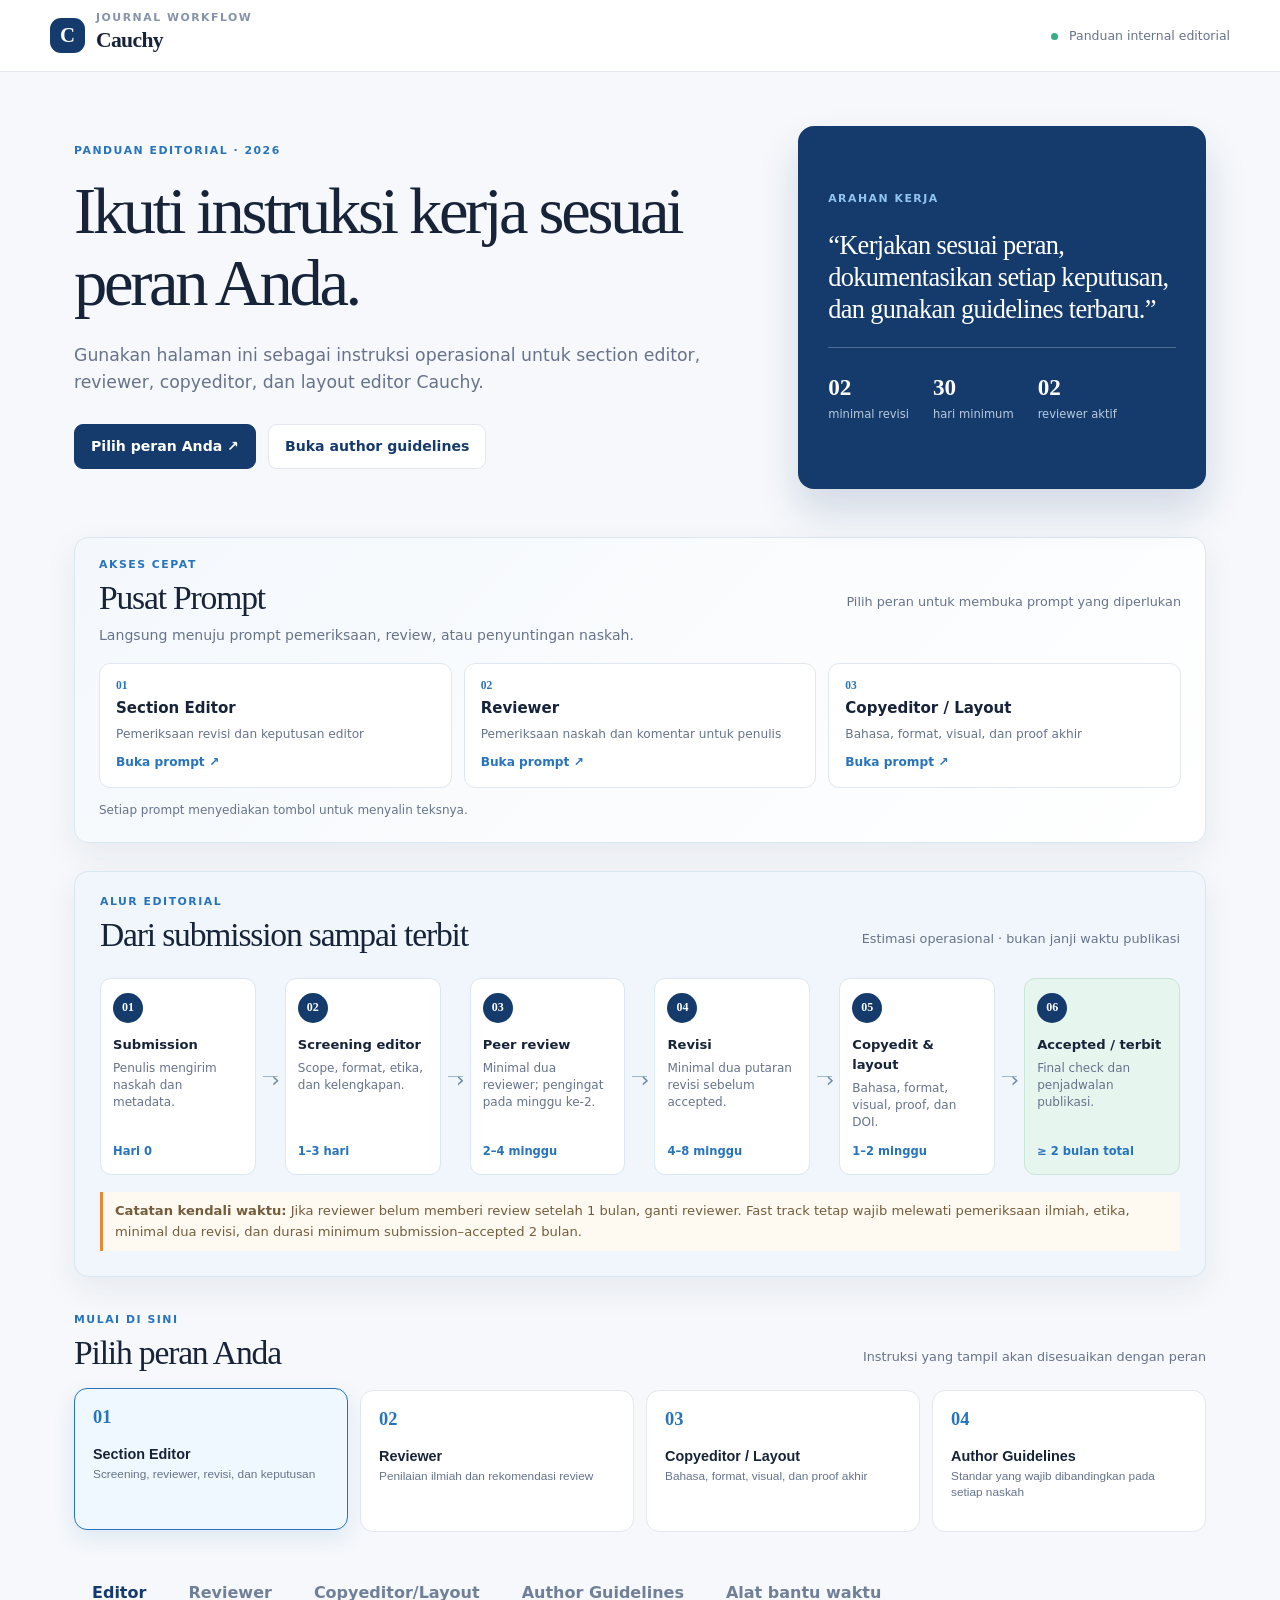
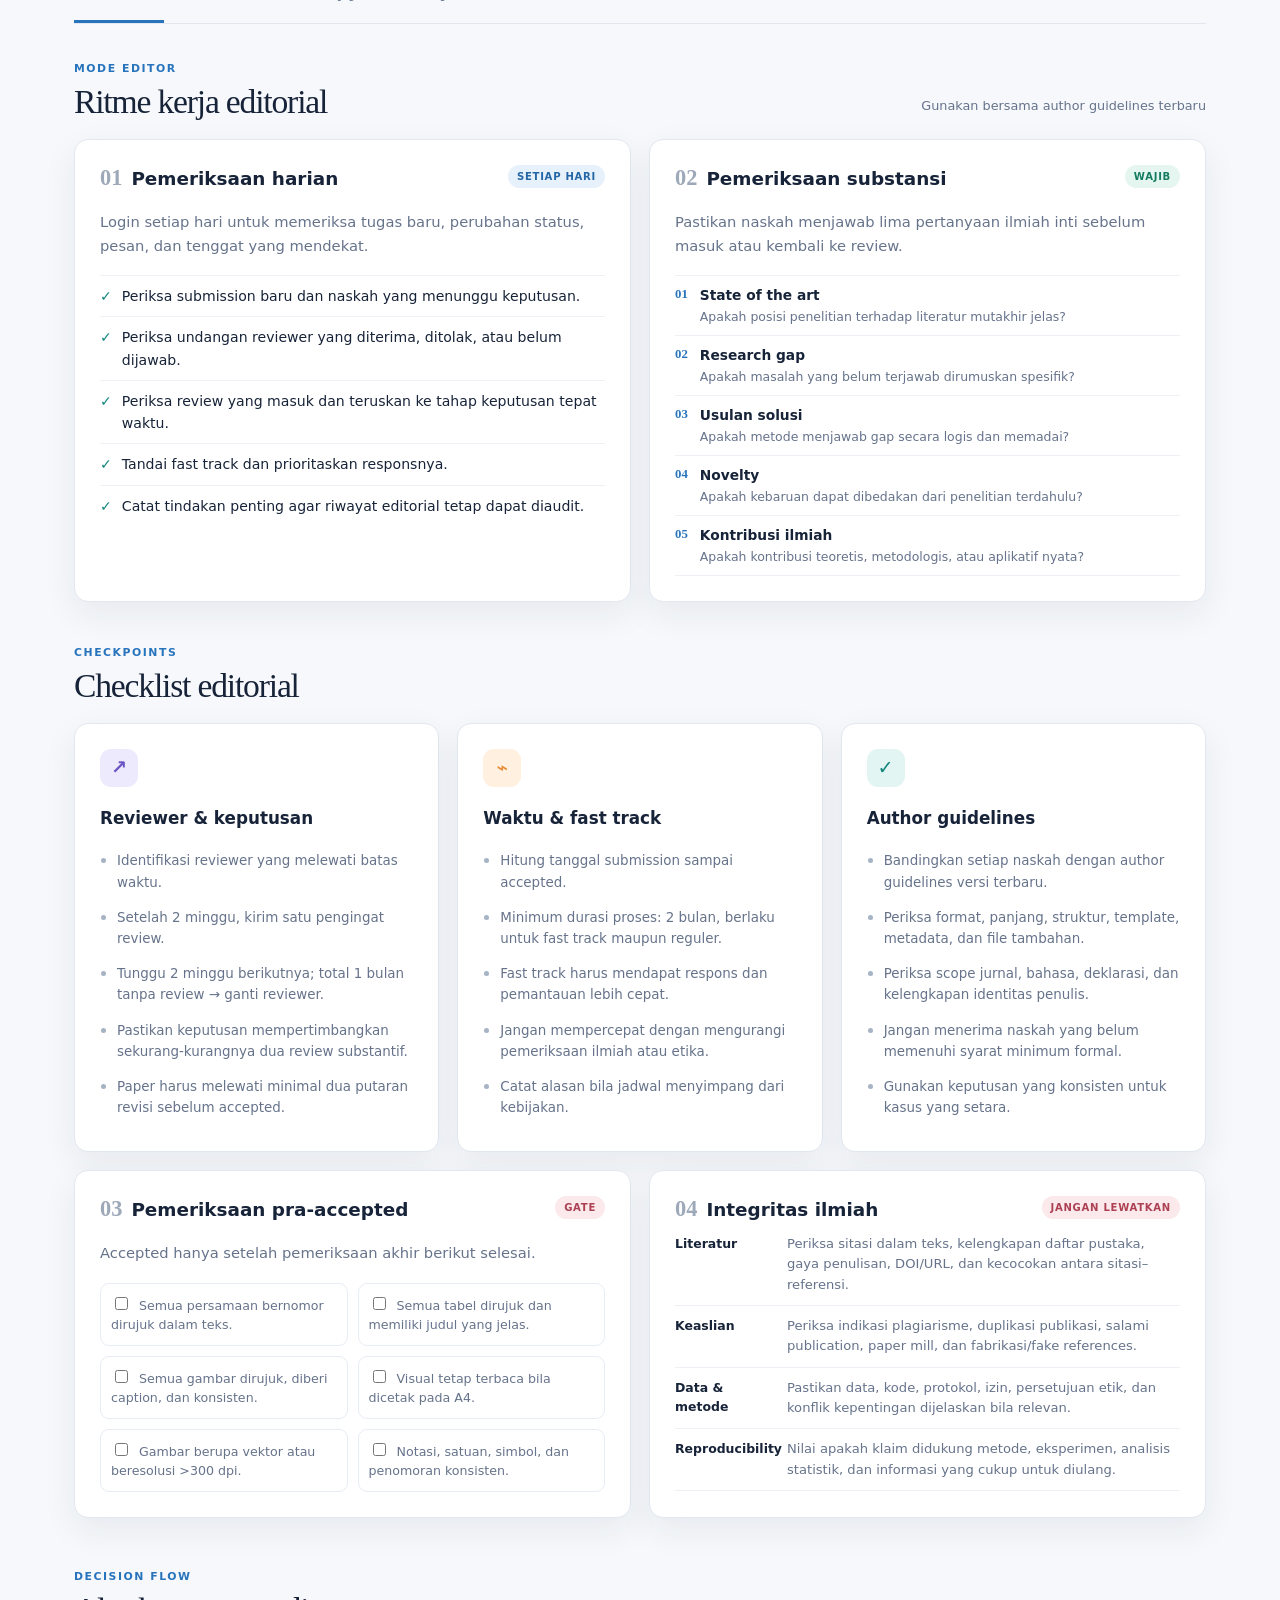
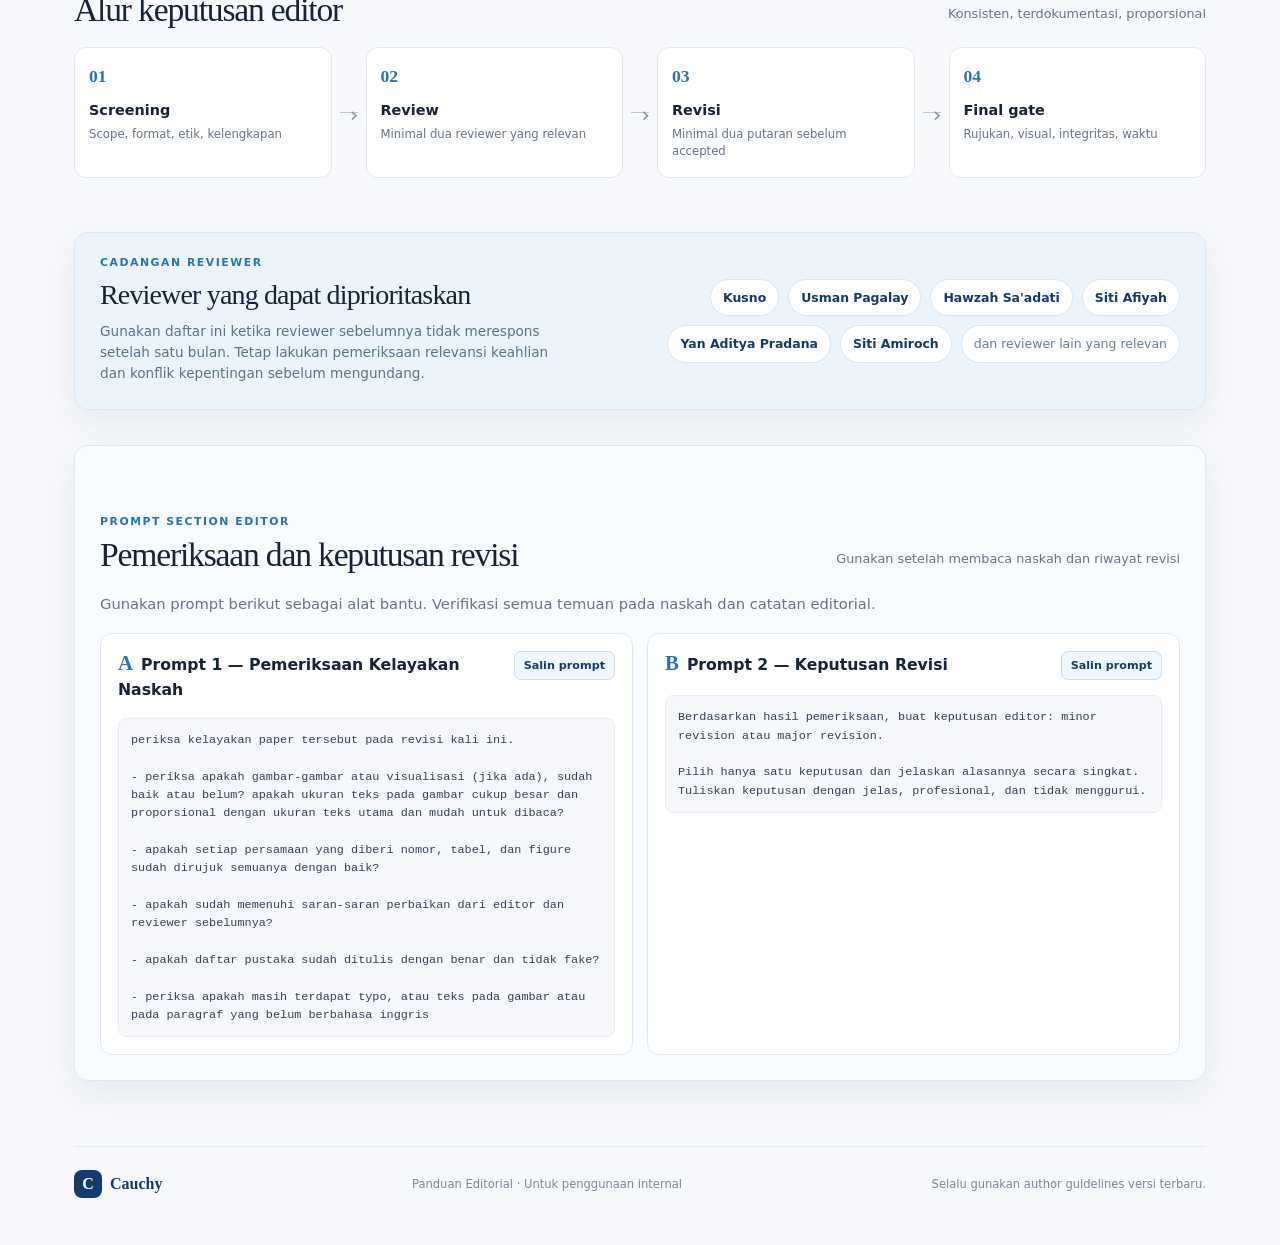
==== commit eb558308: "Add a quick access center for editorial prompts" ====
--- a/index.html
+++ b/index.html
@@ -35,6 +35,17 @@
         <div class="hero-rule"></div>
         <div class="mini-stats"><div><b>02</b><span>minimal revisi</span></div><div><b>30</b><span>hari minimum</span></div><div><b>02</b><span>reviewer aktif</span></div></div>
       </div>
+    </section>
+
+    <section class="prompt-launcher panel" aria-labelledby="prompt-launcher-title">
+      <div class="section-heading"><div><span class="eyebrow accent">AKSES CEPAT</span><h2 id="prompt-launcher-title">Pusat Prompt</h2></div><span class="section-note">Pilih peran untuk membuka prompt yang diperlukan</span></div>
+      <p class="prompt-launcher-intro">Langsung menuju prompt pemeriksaan, review, atau penyuntingan naskah.</p>
+      <div class="prompt-launcher-grid">
+        <button type="button" class="prompt-jump" data-prompt-role="editor"><span class="prompt-jump-number">01</span><strong>Section Editor</strong><small>Pemeriksaan revisi dan keputusan editor</small><span class="prompt-jump-action">Buka prompt ↗</span></button>
+        <button type="button" class="prompt-jump" data-prompt-role="reviewer"><span class="prompt-jump-number">02</span><strong>Reviewer</strong><small>Pemeriksaan naskah dan komentar untuk penulis</small><span class="prompt-jump-action">Buka prompt ↗</span></button>
+        <button type="button" class="prompt-jump" data-prompt-role="copyeditor"><span class="prompt-jump-number">03</span><strong>Copyeditor / Layout</strong><small>Bahasa, format, visual, dan proof akhir</small><span class="prompt-jump-action">Buka prompt ↗</span></button>
+      </div>
+      <p class="prompt-launcher-note">Setiap prompt menyediakan tombol untuk menyalin teksnya.</p>
     </section>
 
     <section id="workflow" class="workflow panel">
@@ -118,7 +129,7 @@
       </section>
 
       <section class="reviewer-pool panel"><div class="pool-copy"><span class="eyebrow accent">CADANGAN REVIEWER</span><h2>Reviewer yang dapat diprioritaskan</h2><p>Gunakan daftar ini ketika reviewer sebelumnya tidak merespons setelah satu bulan. Tetap lakukan pemeriksaan relevansi keahlian dan konflik kepentingan sebelum mengundang.</p></div><div class="names"><span>Kusno</span><span>Usman Pagalay</span><span>Hawzah Sa'adati</span><span>Siti Afiyah</span><span>Yan Aditya Pradana</span><span>Siti Amiroch</span><span class="muted">dan reviewer lain yang relevan</span></div></section>
-      <section class="prompt-guide panel"><div class="section-heading compact"><div><span class="eyebrow accent">PROMPT SECTION EDITOR</span><h2>Pemeriksaan dan keputusan revisi</h2></div><span class="section-note">Gunakan setelah membaca naskah dan riwayat revisi</span></div><p class="lead">Gunakan prompt berikut sebagai alat bantu. Verifikasi semua temuan pada naskah dan catatan editorial.</p><div class="prompt-grid">
+      <section id="editor-prompts" class="prompt-guide panel"><div class="section-heading compact"><div><span class="eyebrow accent">PROMPT SECTION EDITOR</span><h2>Pemeriksaan dan keputusan revisi</h2></div><span class="section-note">Gunakan setelah membaca naskah dan riwayat revisi</span></div><p class="lead">Gunakan prompt berikut sebagai alat bantu. Verifikasi semua temuan pada naskah dan catatan editorial.</p><div class="prompt-grid">
         <article class="prompt-card"><div class="prompt-card-head"><div><span class="card-index">A</span><h3>Prompt 1 — Pemeriksaan Kelayakan Naskah</h3></div><button class="copy-prompt" type="button">Salin prompt</button></div><pre><code>periksa kelayakan paper tersebut pada revisi kali ini.&#10;&#10;- periksa apakah gambar-gambar atau visualisasi (jika ada), sudah baik atau belum? apakah ukuran teks pada gambar cukup besar dan proporsional dengan ukuran teks utama dan mudah untuk dibaca?&#10;&#10;- apakah setiap persamaan yang diberi nomor, tabel, dan figure sudah dirujuk semuanya dengan baik?&#10;&#10;- apakah sudah memenuhi saran-saran perbaikan dari editor dan reviewer sebelumnya?&#10;&#10;- apakah daftar pustaka sudah ditulis dengan benar dan tidak fake?&#10;&#10;- periksa apakah masih terdapat typo, atau teks pada gambar atau pada paragraf yang belum berbahasa inggris</code></pre></article>
         <article class="prompt-card"><div class="prompt-card-head"><div><span class="card-index">B</span><h3>Prompt 2 — Keputusan Revisi</h3></div><button class="copy-prompt" type="button">Salin prompt</button></div><pre><code>Berdasarkan hasil pemeriksaan, buat keputusan editor: minor revision atau major revision.&#10;&#10;Pilih hanya satu keputusan dan jelaskan alasannya secara singkat. Tuliskan keputusan dengan jelas, profesional, dan tidak menggurui.</code></pre></article>
       </div></section>
@@ -131,7 +142,7 @@
         <article class="panel checklist-card"><div class="icon-box orange">#</div><h3>Format & konsistensi</h3><ul class="plain-list"><li>Bandingkan naskah dengan template dan author guidelines terbaru.</li><li>Periksa penomoran bagian, persamaan, tabel, gambar, lampiran, dan referensi.</li><li>Pastikan setiap persamaan, tabel, dan gambar dirujuk dalam teks.</li><li>Periksa simbol, satuan, singkatan, italic/bold, dan gaya sitasi.</li></ul></article>
         <article class="panel checklist-card"><div class="icon-box teal">▣</div><h3>Visual & proof</h3><ul class="plain-list"><li>Pastikan gambar tajam, terbaca pada ukuran A4, dan idealnya vektor atau lebih dari 300 dpi.</li><li>Periksa tabel agar tidak terpotong, terlalu padat, atau melewati margin.</li><li>Periksa header, footer, metadata, DOI, afiliasi, dan urutan penulis.</li><li>Kirim proof kepada editor dan penulis sesuai alur jurnal sebelum publikasi.</li></ul></article>
       </div>
-      <section class="prompt-guide panel"><div class="section-heading compact"><div><span class="eyebrow accent">PROMPT COPYEDITOR / LAYOUT</span><h2>Rapikan dan cek versi akhir</h2></div><span class="section-note">Pola hafalan: Bahasa → Format → Visual → Proof</span></div><p class="lead">Gunakan prompt berikut untuk membantu pemeriksaan teknis tanpa mengubah isi ilmiah.</p><div class="prompt-grid">
+      <section id="copyeditor-prompts" class="prompt-guide panel"><div class="section-heading compact"><div><span class="eyebrow accent">PROMPT COPYEDITOR / LAYOUT</span><h2>Rapikan dan cek versi akhir</h2></div><span class="section-note">Pola hafalan: Bahasa → Format → Visual → Proof</span></div><p class="lead">Gunakan prompt berikut untuk membantu pemeriksaan teknis tanpa mengubah isi ilmiah.</p><div class="prompt-grid">
         <article class="prompt-card"><div class="prompt-card-head"><div><span class="card-index">A</span><h3>Prompt bahasa</h3></div><button class="copy-prompt" type="button">Salin prompt</button></div><pre><code>Perbaiki tata bahasa, ejaan, tanda baca, dan istilah.&#10;&#10;Jangan mengubah makna, data, metode, hasil, atau kesimpulan. Tulis perubahan penting.</code></pre></article>
         <article class="prompt-card"><div class="prompt-card-head"><div><span class="card-index">B</span><h3>Prompt format</h3></div><button class="copy-prompt" type="button">Salin prompt</button></div><pre><code>Periksa naskah sesuai template dan author guidelines.&#10;&#10;Cek heading, penomoran, simbol, satuan, sitasi, persamaan, tabel, gambar, dan caption. Tulis: lokasi – masalah – perbaikan.</code></pre></article>
         <article class="prompt-card"><div class="prompt-card-head"><div><span class="card-index">C</span><h3>Prompt visual dan proof</h3></div><button class="copy-prompt" type="button">Salin prompt</button></div><pre><code>Periksa gambar, tabel, dan proof akhir.&#10;&#10;Cek keterbacaan A4, resolusi, caption, rujukan, margin, halaman, afiliasi, dan DOI. Tulis: elemen – masalah – tindakan.</code></pre></article>
@@ -165,7 +176,7 @@
         <article class="panel review-card"><span class="card-index">05</span><h3>Integritas & etika</h3><ul class="plain-list"><li>Periksa indikasi plagiarisme, duplikasi, fabrikasi, atau manipulasi data.</li><li>Waspadai referensi palsu, tidak dapat diverifikasi, atau sitasi yang tidak sesuai.</li><li>Periksa konflik kepentingan, etika penelitian, dan persetujuan jika relevan.</li><li>Laporkan kekhawatiran sensitif kepada editor secara rahasia, bukan di komentar penulis.</li></ul></article>
         <article class="panel review-card"><span class="card-index">06</span><h3>Etika memberi review</h3><ul class="plain-list"><li>Jaga kerahasiaan naskah dan jangan mengunggahnya ke layanan publik.</li><li>Nyatakan konflik kepentingan dan menolak bila tidak dapat menilai objektif.</li><li>Jangan meminta sitasi karya sendiri kecuali benar-benar relevan.</li><li>Gunakan AI hanya untuk membantu pekerjaan administratif/bahasa; keputusan dan penilaian ilmiah tetap tanggung jawab reviewer.</li></ul></article>
       </div>
-      <section class="prompt-guide panel">
+      <section id="reviewer-prompts" class="prompt-guide panel">
         <div class="section-heading compact"><div><span class="eyebrow accent">PROMPT REVIEWER</span><h2>Pemeriksaan dan keputusan revisi</h2></div><span class="section-note">Gunakan untuk menyusun review yang singkat dan dapat ditindaklanjuti</span></div>
         <p class="lead">Verifikasi seluruh keluaran dengan naskah asli dan gunakan bahasa yang sopan, netral, serta konstruktif.</p>
         <div class="prompt-grid">
--- a/styles.css
+++ b/styles.css
@@ -9,3 +9,6 @@
 @media(max-width:900px){.prompt-rules{grid-template-columns:1fr 1fr}}
 @media(max-width:650px){.prompt-grid,.prompt-rules{grid-template-columns:1fr}.prompt-card pre{font-size:.78rem}.prompt-card-head{align-items:flex-start}}
 .workflow{margin:0 0 38px;background:#f0f6fb;border-color:#d7e7f2}.workflow-track{display:flex;align-items:stretch;gap:7px;margin-top:24px}.workflow-step{flex:1;background:#fff;border:1px solid #dbe8f1;border-radius:11px;padding:14px 12px;display:flex;flex-direction:column;min-height:155px}.workflow-step.final{background:#e7f5ef;border-color:#c7e6d8}.workflow-dot{width:30px;height:30px;border-radius:50%;background:var(--navy);color:#fff;display:grid;place-items:center;font:700 .75rem Georgia,serif;margin-bottom:12px}.workflow-step strong{font-size:.82rem}.workflow-step small{font-size:.75rem;line-height:1.4;color:var(--muted);margin-top:5px}.workflow-step b{font-size:.72rem;color:var(--blue);margin-top:auto;padding-top:12px}.workflow-connector{width:15px;align-self:center;height:1px;background:#9fb8ca;position:relative}.workflow-connector:after{content:'›';position:absolute;right:-2px;top:-13px;color:#6f8ba2;font-size:1.35rem}.workflow-note{margin-top:17px;border-left:3px solid var(--orange);padding:9px 12px;background:#fffaf1;color:#735d3c;font-size:.82rem;line-height:1.55}@media(max-width:900px){.workflow-track{display:grid;grid-template-columns:1fr 1fr;gap:10px}.workflow-connector{display:none}}@media(max-width:650px){.workflow-track{grid-template-columns:1fr}.workflow-step{min-height:125px}.workflow-step small{font-size:.86rem}.workflow-step strong{font-size:.95rem}.workflow-step b{font-size:.8rem}}
+
+
+.prompt-launcher{margin:0 0 28px;padding:22px 24px;background:linear-gradient(135deg,#f4f8fc,#fff);border-color:#d9e7f1}.prompt-launcher .section-heading{margin-bottom:8px}.prompt-launcher-intro{margin:0 0 16px;color:var(--muted);font-size:.88rem}.prompt-launcher-grid{display:grid;grid-template-columns:repeat(3,minmax(0,1fr));gap:12px}.prompt-jump{appearance:none;text-align:left;font:inherit;color:inherit;cursor:pointer;display:flex;flex-direction:column;gap:6px;padding:15px 16px;border:1px solid #dfe8f0;border-radius:11px;background:#fff;transition:transform .16s ease,border-color .16s ease,box-shadow .16s ease}.prompt-jump:hover,.prompt-jump:focus-visible{transform:translateY(-2px);border-color:#8fb4d0;box-shadow:0 8px 20px rgba(25,58,88,.09);outline:none}.prompt-jump-number{color:var(--blue);font:700 .72rem Georgia,serif}.prompt-jump strong{font-size:.94rem}.prompt-jump small{color:var(--muted);font-size:.76rem;line-height:1.4}.prompt-jump-action{margin-top:4px;color:var(--blue);font-size:.76rem;font-weight:700}.prompt-launcher-note{margin:13px 0 0;color:var(--muted);font-size:.75rem}.prompt-guide[id$="-prompts"]{scroll-margin-top:22px}@media(max-width:650px){.prompt-launcher{padding:18px}.prompt-launcher-grid{grid-template-columns:1fr}.prompt-jump{display:grid;grid-template-columns:34px 1fr;column-gap:10px;align-items:center}.prompt-jump-number{grid-row:1 / span 3}.prompt-jump small,.prompt-jump-action{grid-column:2}}
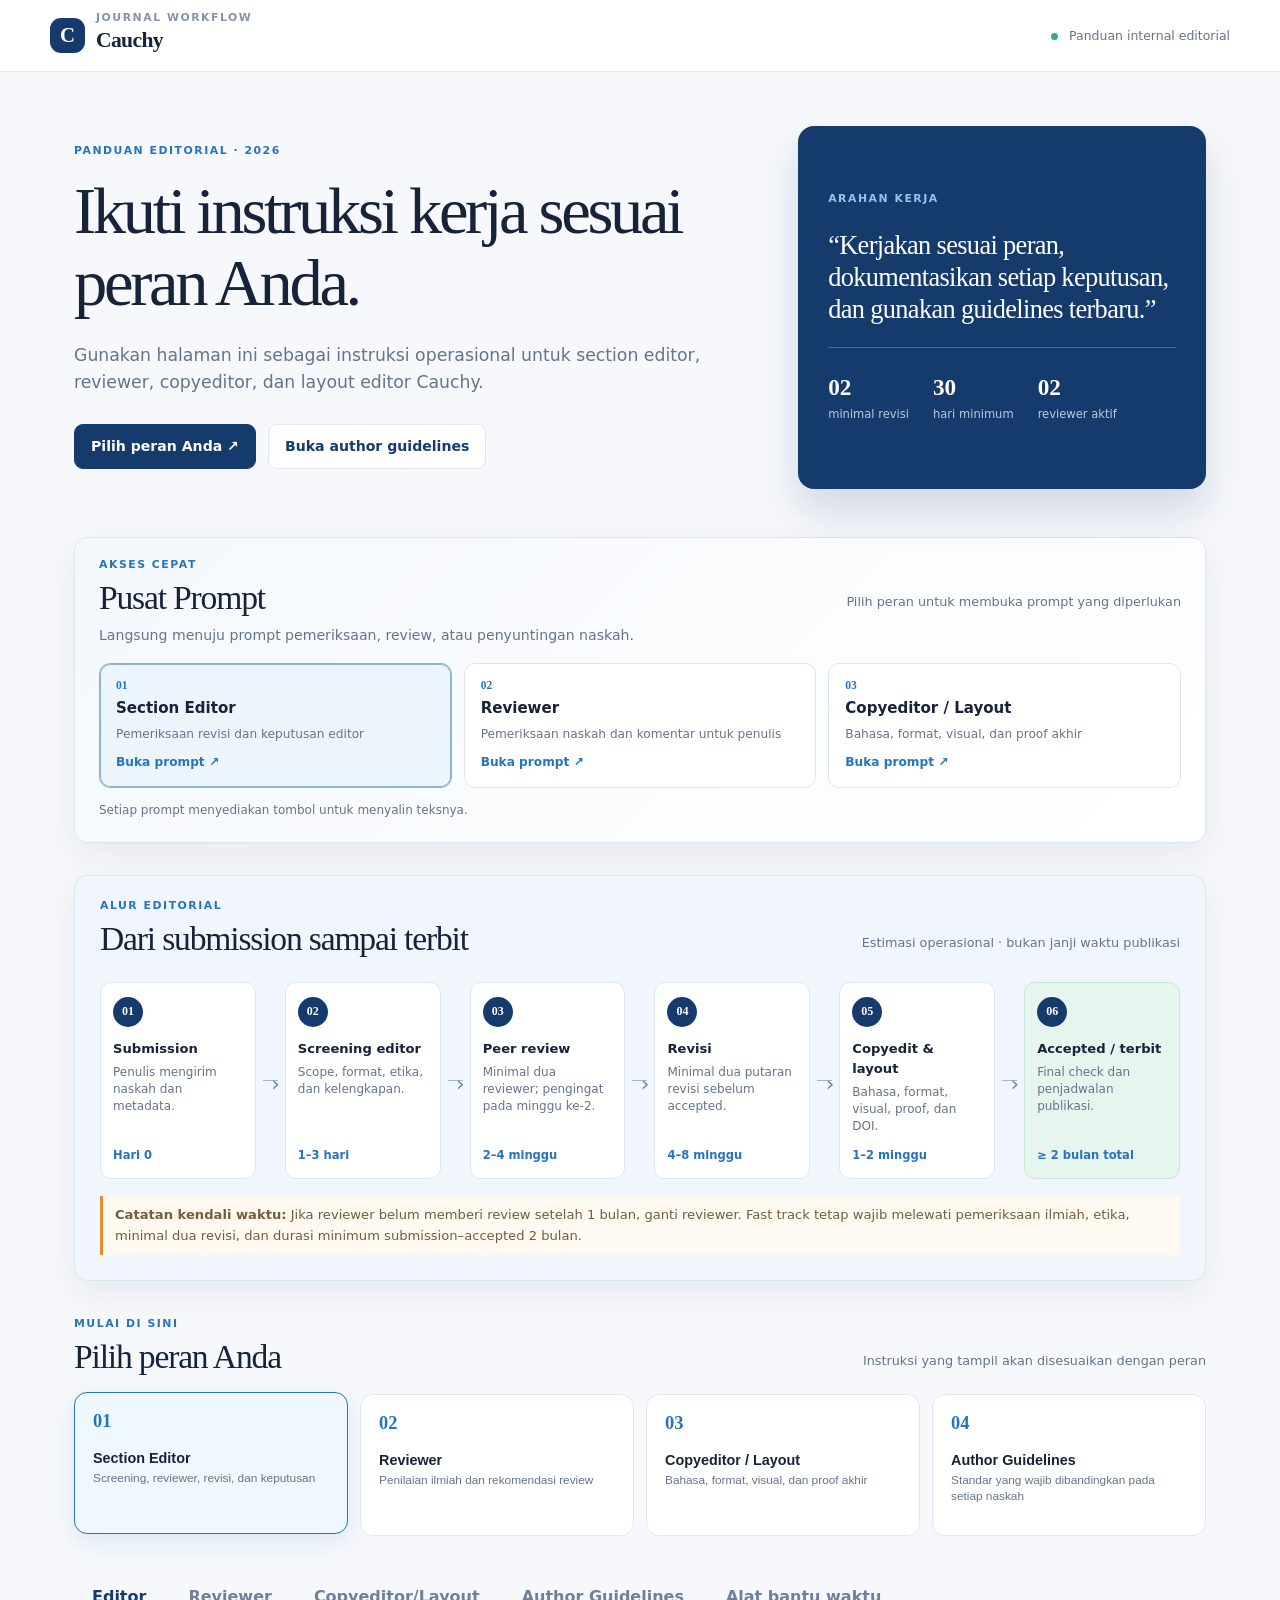
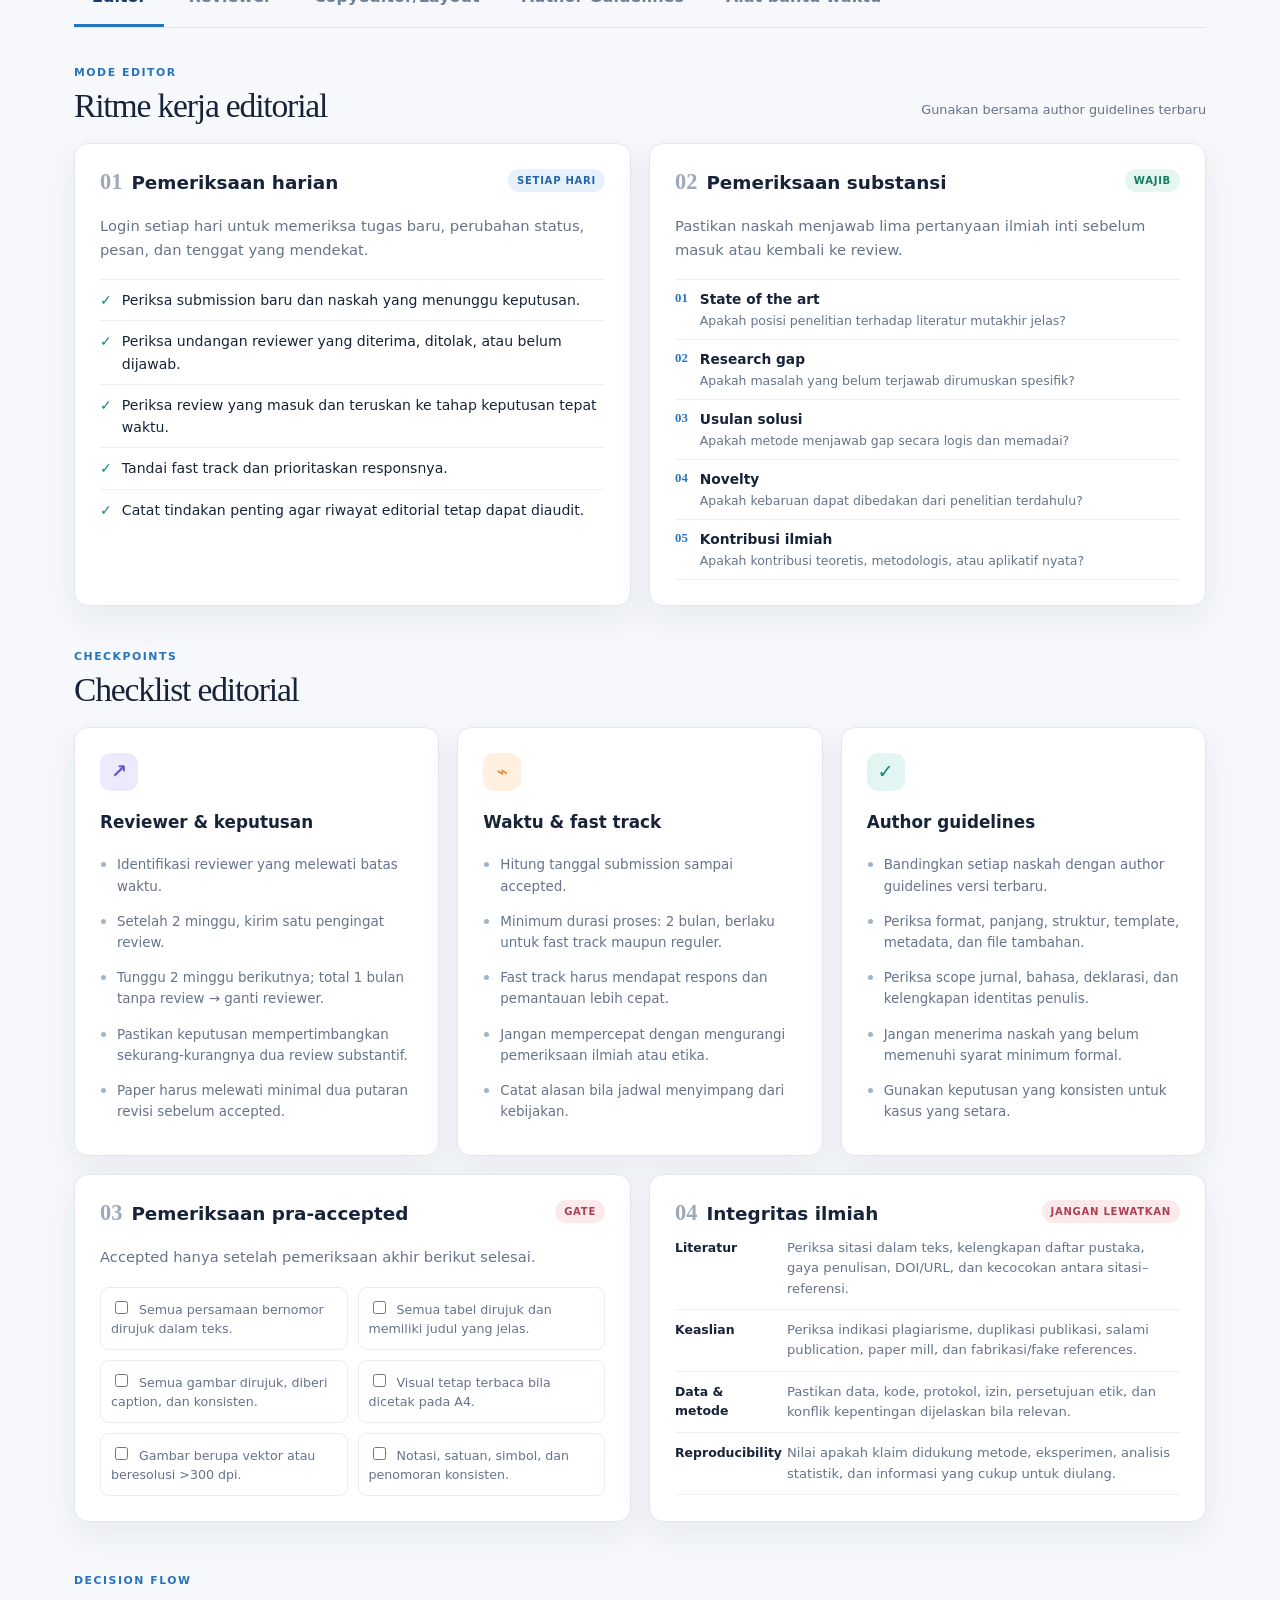
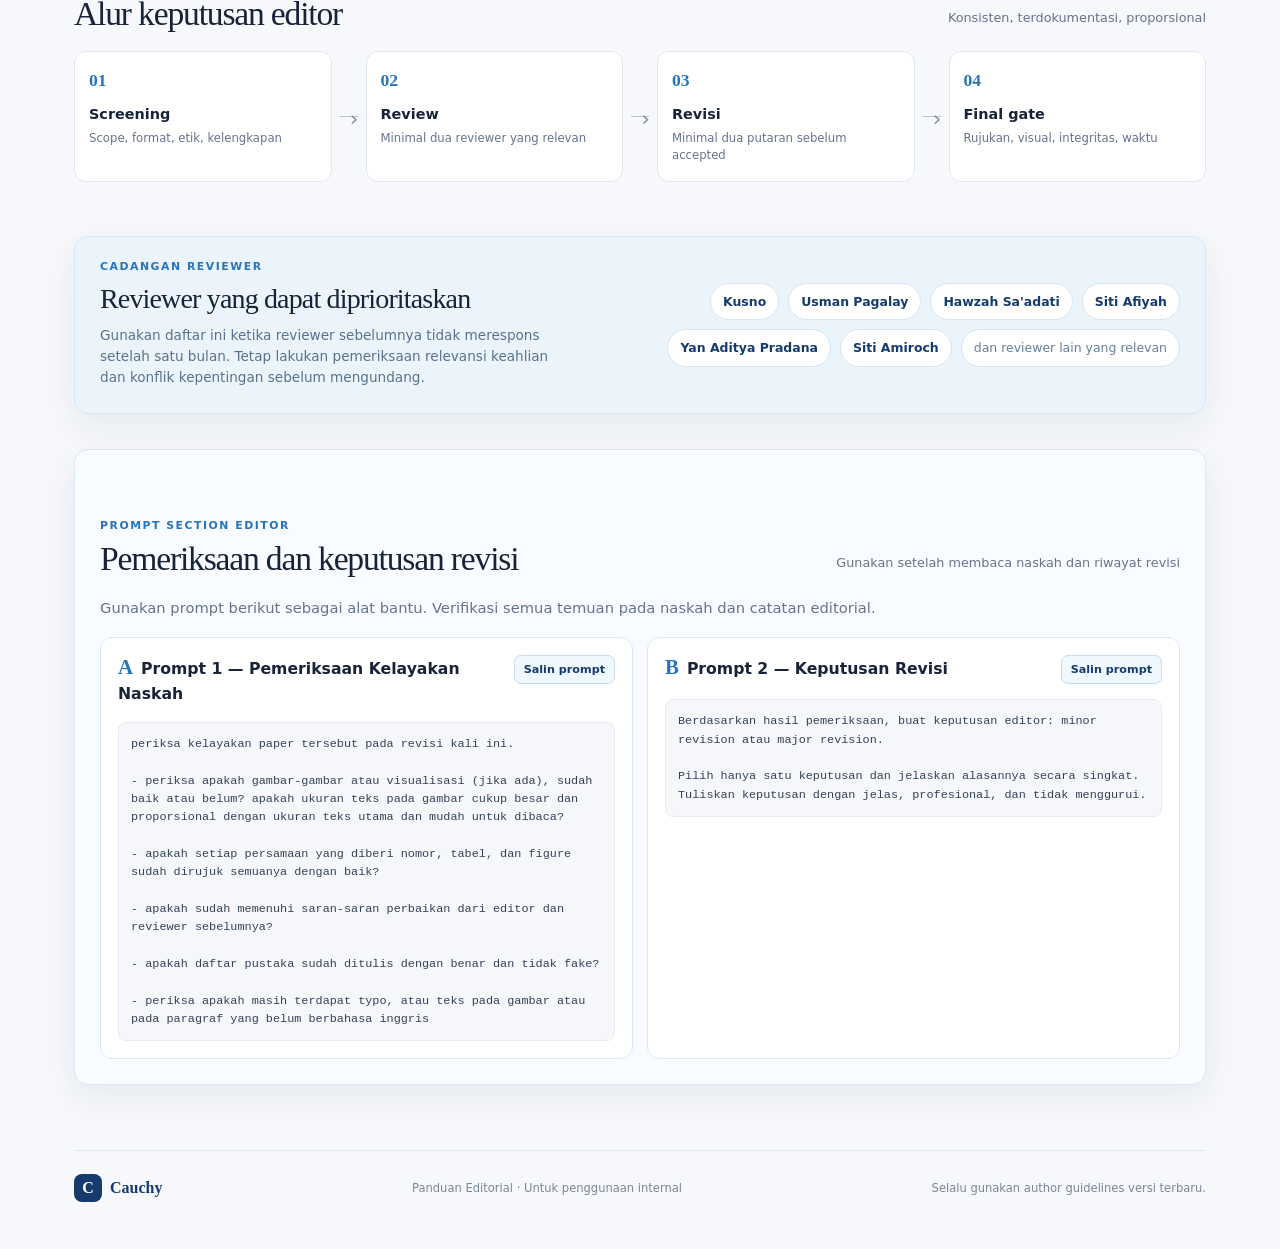
==== commit 44ec924d: "Place the prompt panel below the prompt center" ====
--- a/index.html
+++ b/index.html
@@ -41,12 +41,13 @@
       <div class="section-heading"><div><span class="eyebrow accent">AKSES CEPAT</span><h2 id="prompt-launcher-title">Pusat Prompt</h2></div><span class="section-note">Pilih peran untuk membuka prompt yang diperlukan</span></div>
       <p class="prompt-launcher-intro">Langsung menuju prompt pemeriksaan, review, atau penyuntingan naskah.</p>
       <div class="prompt-launcher-grid">
-        <button type="button" class="prompt-jump" data-prompt-role="editor"><span class="prompt-jump-number">01</span><strong>Section Editor</strong><small>Pemeriksaan revisi dan keputusan editor</small><span class="prompt-jump-action">Buka prompt ↗</span></button>
-        <button type="button" class="prompt-jump" data-prompt-role="reviewer"><span class="prompt-jump-number">02</span><strong>Reviewer</strong><small>Pemeriksaan naskah dan komentar untuk penulis</small><span class="prompt-jump-action">Buka prompt ↗</span></button>
-        <button type="button" class="prompt-jump" data-prompt-role="copyeditor"><span class="prompt-jump-number">03</span><strong>Copyeditor / Layout</strong><small>Bahasa, format, visual, dan proof akhir</small><span class="prompt-jump-action">Buka prompt ↗</span></button>
+        <button type="button" class="prompt-jump" data-prompt-role="editor" aria-pressed="true"><span class="prompt-jump-number">01</span><strong>Section Editor</strong><small>Pemeriksaan revisi dan keputusan editor</small><span class="prompt-jump-action">Buka prompt ↗</span></button>
+        <button type="button" class="prompt-jump" data-prompt-role="reviewer" aria-pressed="false"><span class="prompt-jump-number">02</span><strong>Reviewer</strong><small>Pemeriksaan naskah dan komentar untuk penulis</small><span class="prompt-jump-action">Buka prompt ↗</span></button>
+        <button type="button" class="prompt-jump" data-prompt-role="copyeditor" aria-pressed="false"><span class="prompt-jump-number">03</span><strong>Copyeditor / Layout</strong><small>Bahasa, format, visual, dan proof akhir</small><span class="prompt-jump-action">Buka prompt ↗</span></button>
       </div>
       <p class="prompt-launcher-note">Setiap prompt menyediakan tombol untuk menyalin teksnya.</p>
     </section>
+    <div id="prompt-library" class="prompt-library" aria-live="polite"></div>
 
     <section id="workflow" class="workflow panel">
       <div class="section-heading"><div><span class="eyebrow accent">ALUR EDITORIAL</span><h2>Dari submission sampai terbit</h2></div><span class="section-note">Estimasi operasional · bukan janji waktu publikasi</span></div>
--- a/styles.css
+++ b/styles.css
@@ -12,3 +12,5 @@
 
 
 .prompt-launcher{margin:0 0 28px;padding:22px 24px;background:linear-gradient(135deg,#f4f8fc,#fff);border-color:#d9e7f1}.prompt-launcher .section-heading{margin-bottom:8px}.prompt-launcher-intro{margin:0 0 16px;color:var(--muted);font-size:.88rem}.prompt-launcher-grid{display:grid;grid-template-columns:repeat(3,minmax(0,1fr));gap:12px}.prompt-jump{appearance:none;text-align:left;font:inherit;color:inherit;cursor:pointer;display:flex;flex-direction:column;gap:6px;padding:15px 16px;border:1px solid #dfe8f0;border-radius:11px;background:#fff;transition:transform .16s ease,border-color .16s ease,box-shadow .16s ease}.prompt-jump:hover,.prompt-jump:focus-visible{transform:translateY(-2px);border-color:#8fb4d0;box-shadow:0 8px 20px rgba(25,58,88,.09);outline:none}.prompt-jump-number{color:var(--blue);font:700 .72rem Georgia,serif}.prompt-jump strong{font-size:.94rem}.prompt-jump small{color:var(--muted);font-size:.76rem;line-height:1.4}.prompt-jump-action{margin-top:4px;color:var(--blue);font-size:.76rem;font-weight:700}.prompt-launcher-note{margin:13px 0 0;color:var(--muted);font-size:.75rem}.prompt-guide[id$="-prompts"]{scroll-margin-top:22px}@media(max-width:650px){.prompt-launcher{padding:18px}.prompt-launcher-grid{grid-template-columns:1fr}.prompt-jump{display:grid;grid-template-columns:34px 1fr;column-gap:10px;align-items:center}.prompt-jump-number{grid-row:1 / span 3}.prompt-jump small,.prompt-jump-action{grid-column:2}}
+
+.prompt-library{margin:0 0 32px}.prompt-library .prompt-guide{margin:0}.prompt-guide[hidden]{display:none!important}.prompt-jump[aria-pressed="true"]{background:#edf5fc;border-color:#8fb4d0;box-shadow:inset 0 0 0 1px #8fb4d0}.prompt-jump-action{display:inline-flex;align-items:center;gap:4px}
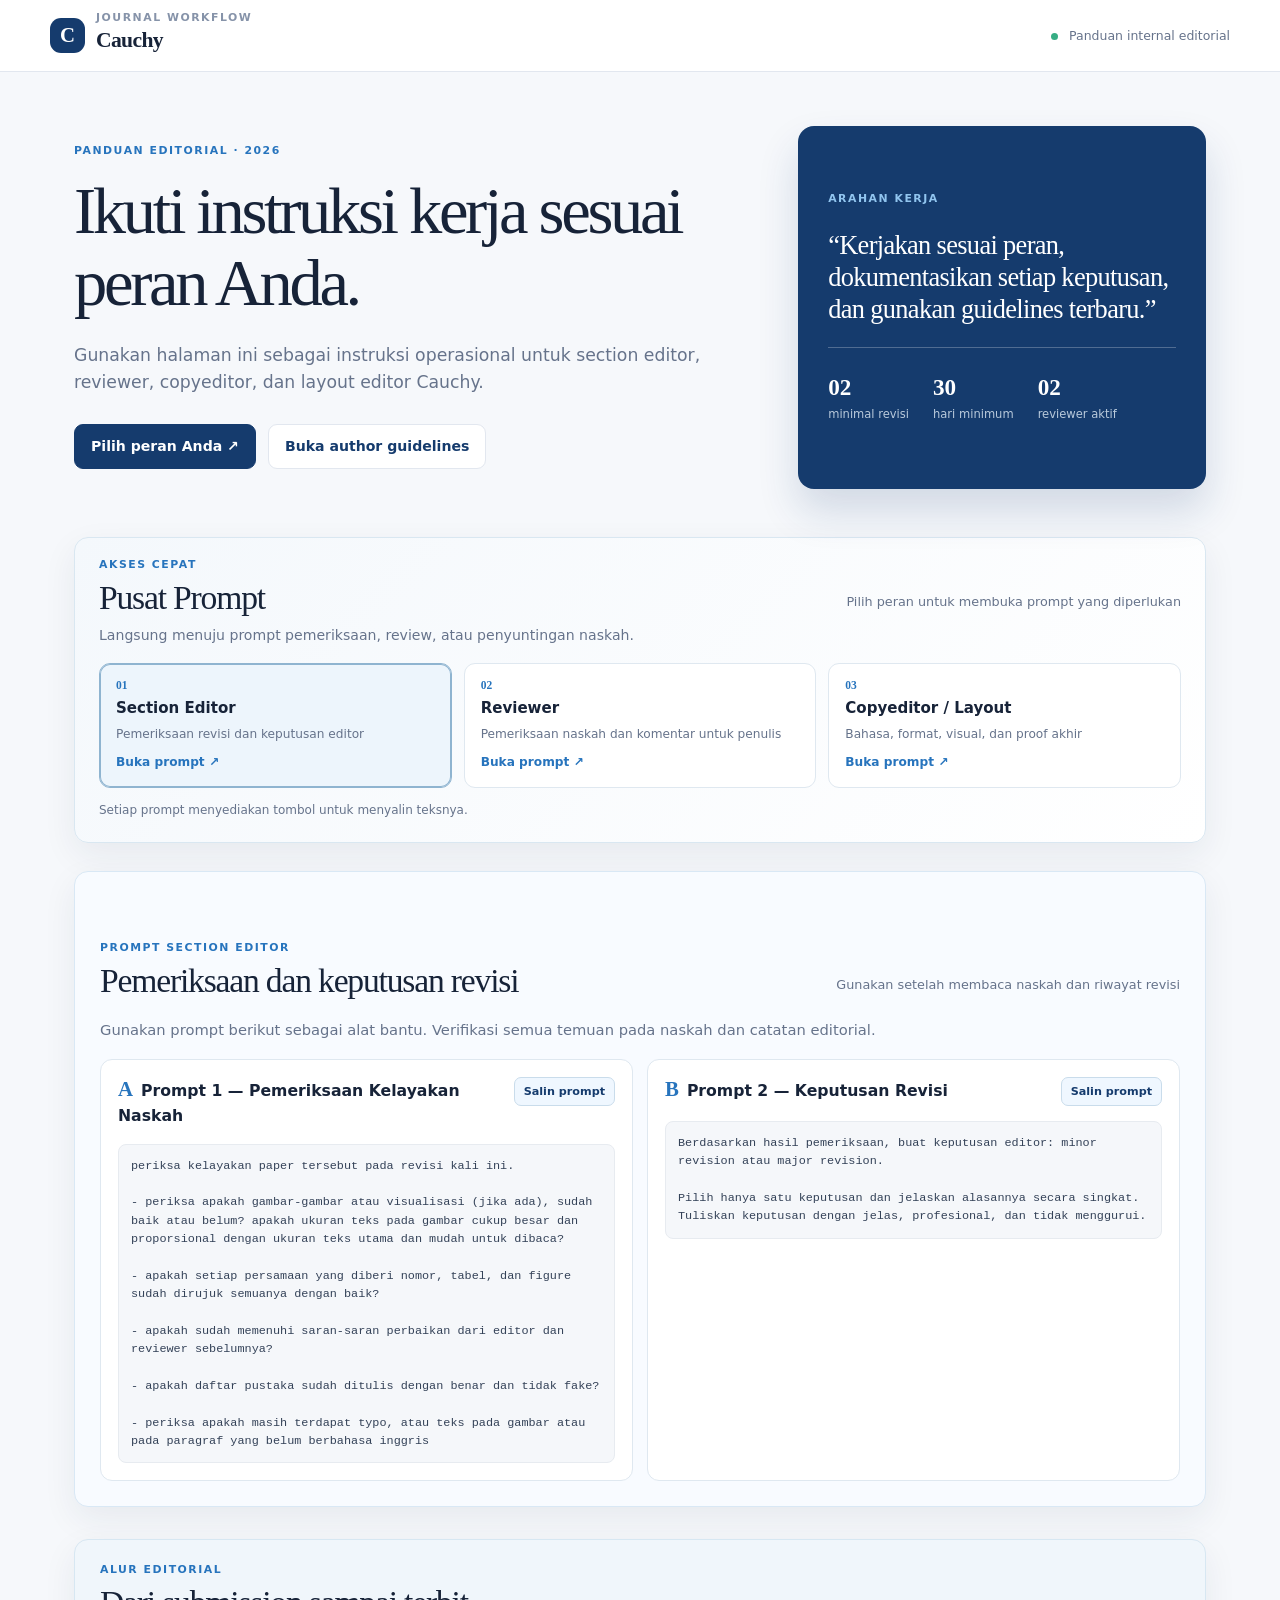
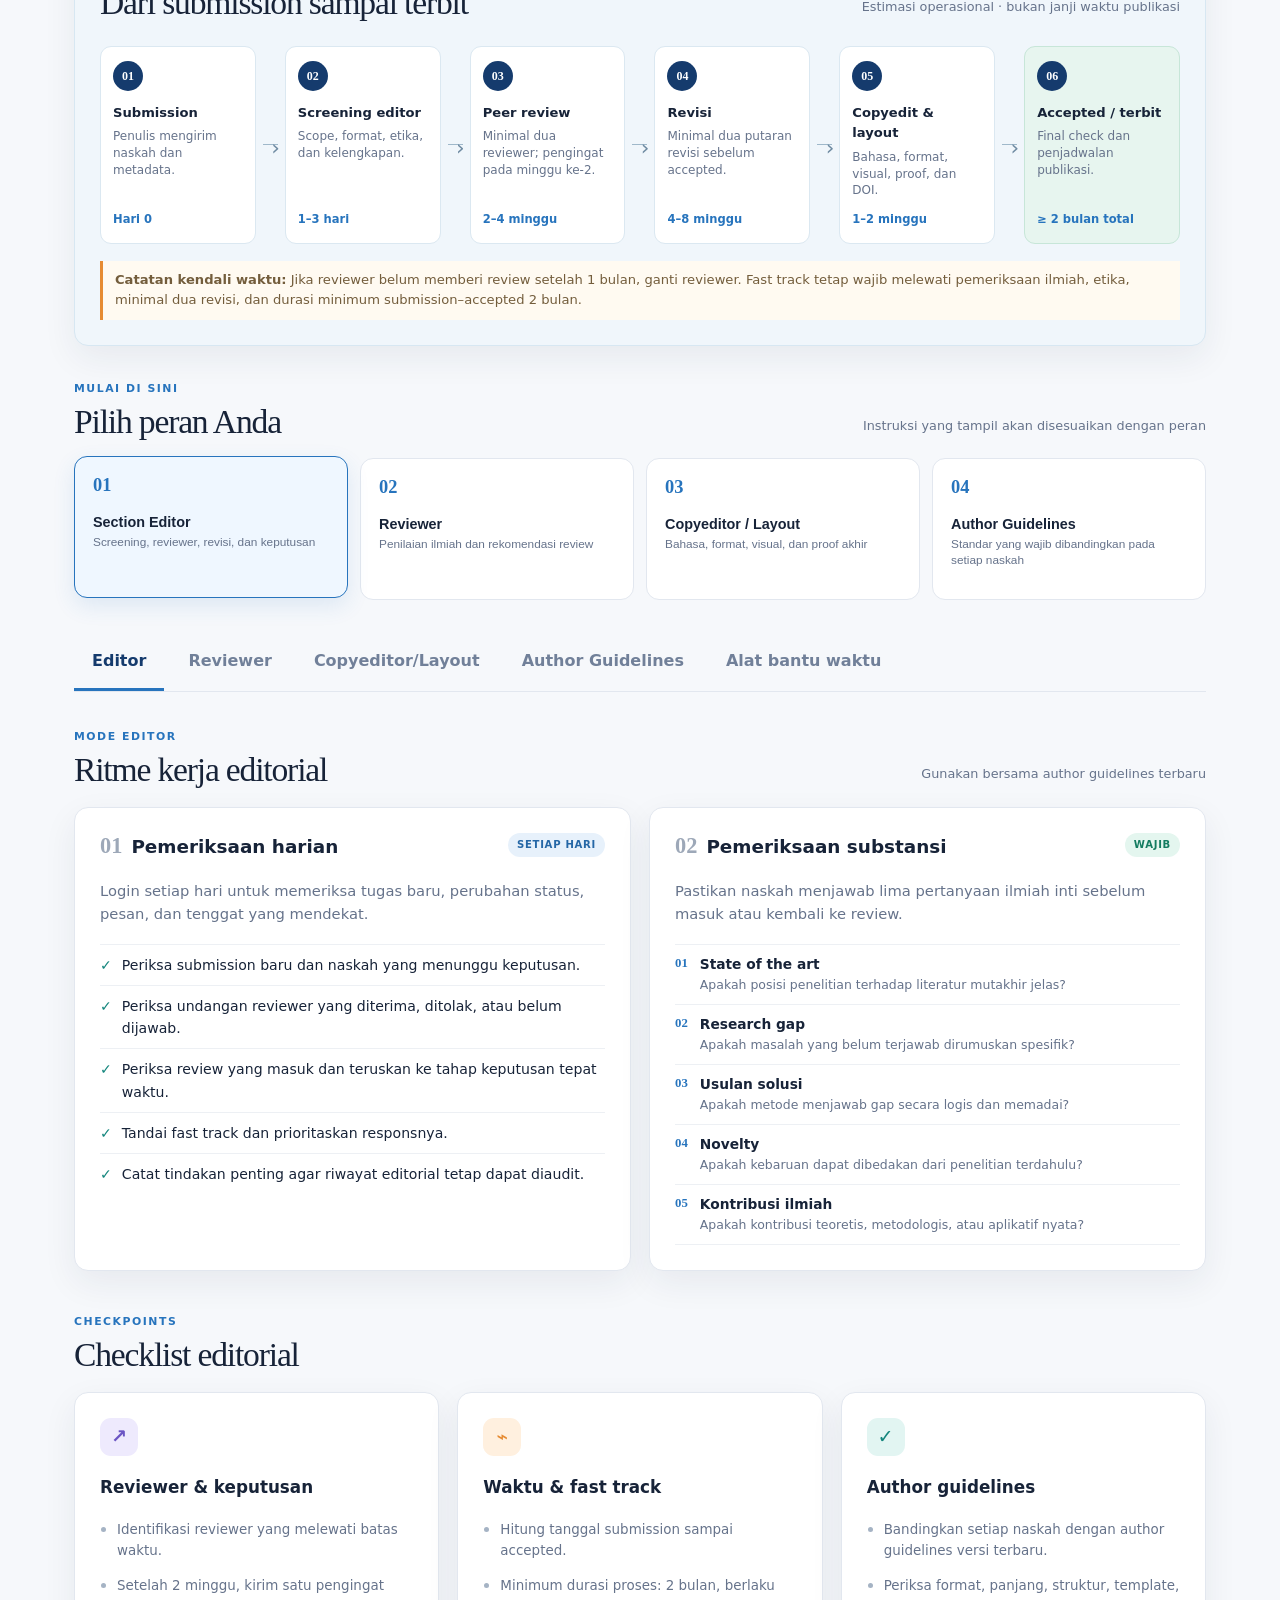
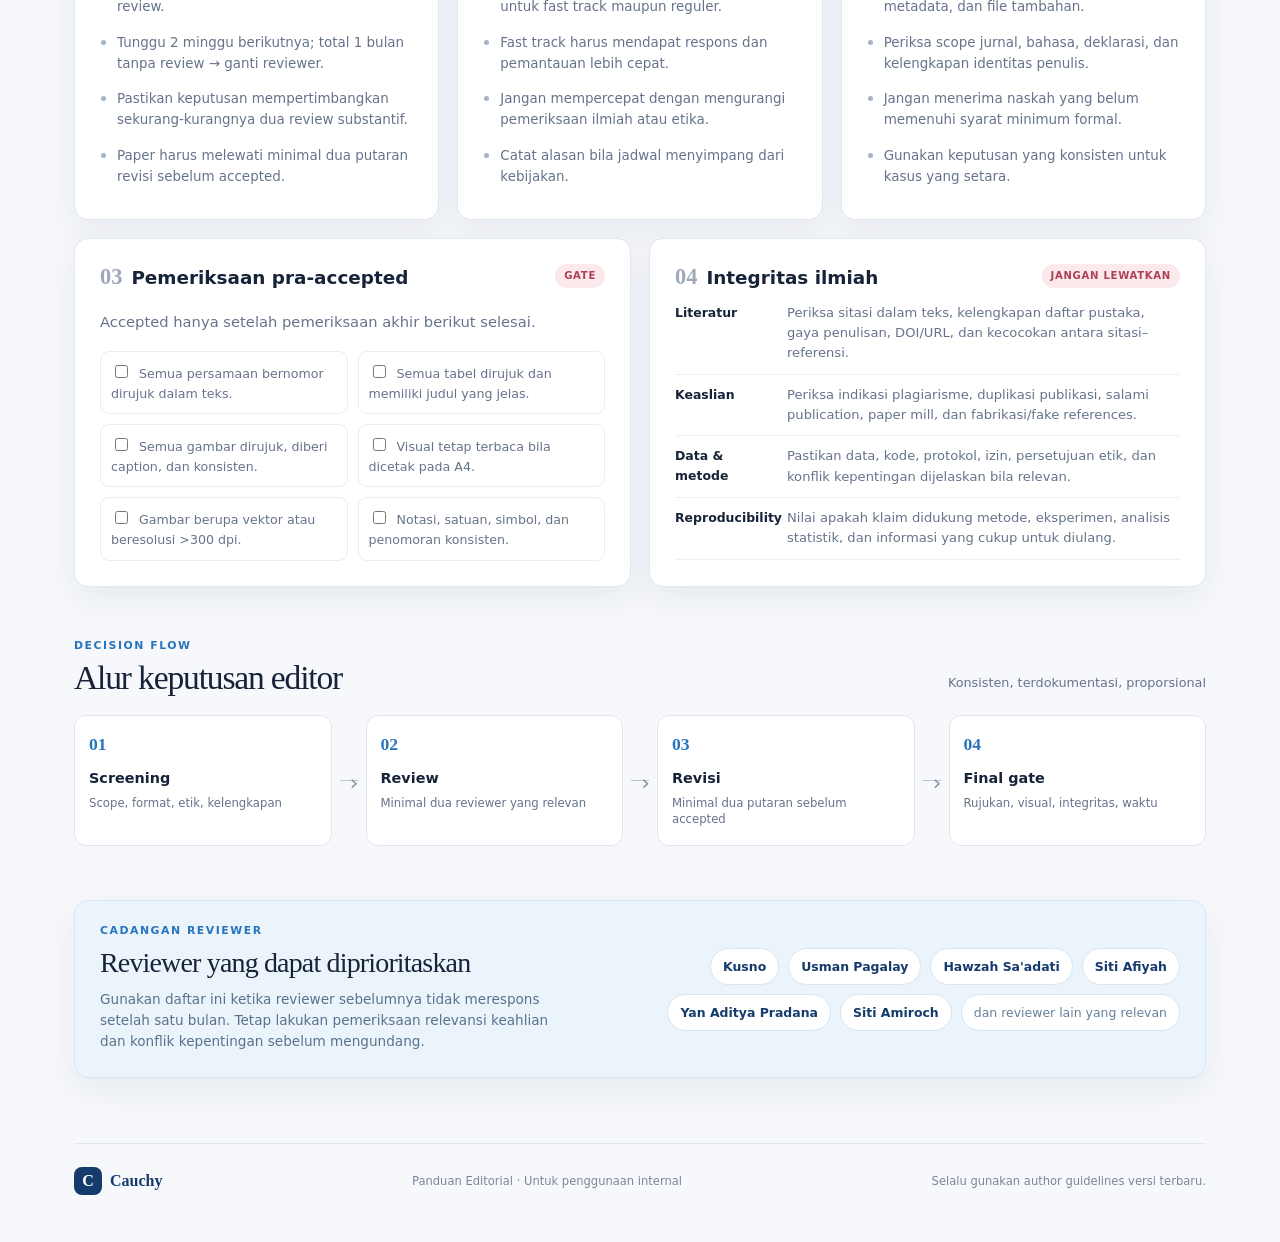
==== commit 73b5fe1b: "Refresh prompt interface assets" ====
--- a/index.html
+++ b/index.html
@@ -7,7 +7,7 @@
   <meta name="robots" content="noindex, nofollow, noarchive, nosnippet" />
   <meta name="googlebot" content="noindex, nofollow, noarchive, nosnippet" />
   <title>Panduan Editorial — Cauchy</title>
-  <link rel="stylesheet" href="styles.css?v=20260910" />
+  <link rel="stylesheet" href="styles.css?v=20261004" />
 </head>
 <body>
   <header class="topbar">
@@ -200,6 +200,6 @@
 
     <footer><div class="footer-brand"><div class="brand-mark small">C</div><strong>Cauchy</strong></div><span>Panduan Editorial · Untuk penggunaan internal</span><span>Selalu gunakan author guidelines versi terbaru.</span></footer>
   </main>
-  <script src="app.js?v=20260910"></script>
+  <script src="app.js?v=20261004"></script>
 </body>
 </html>
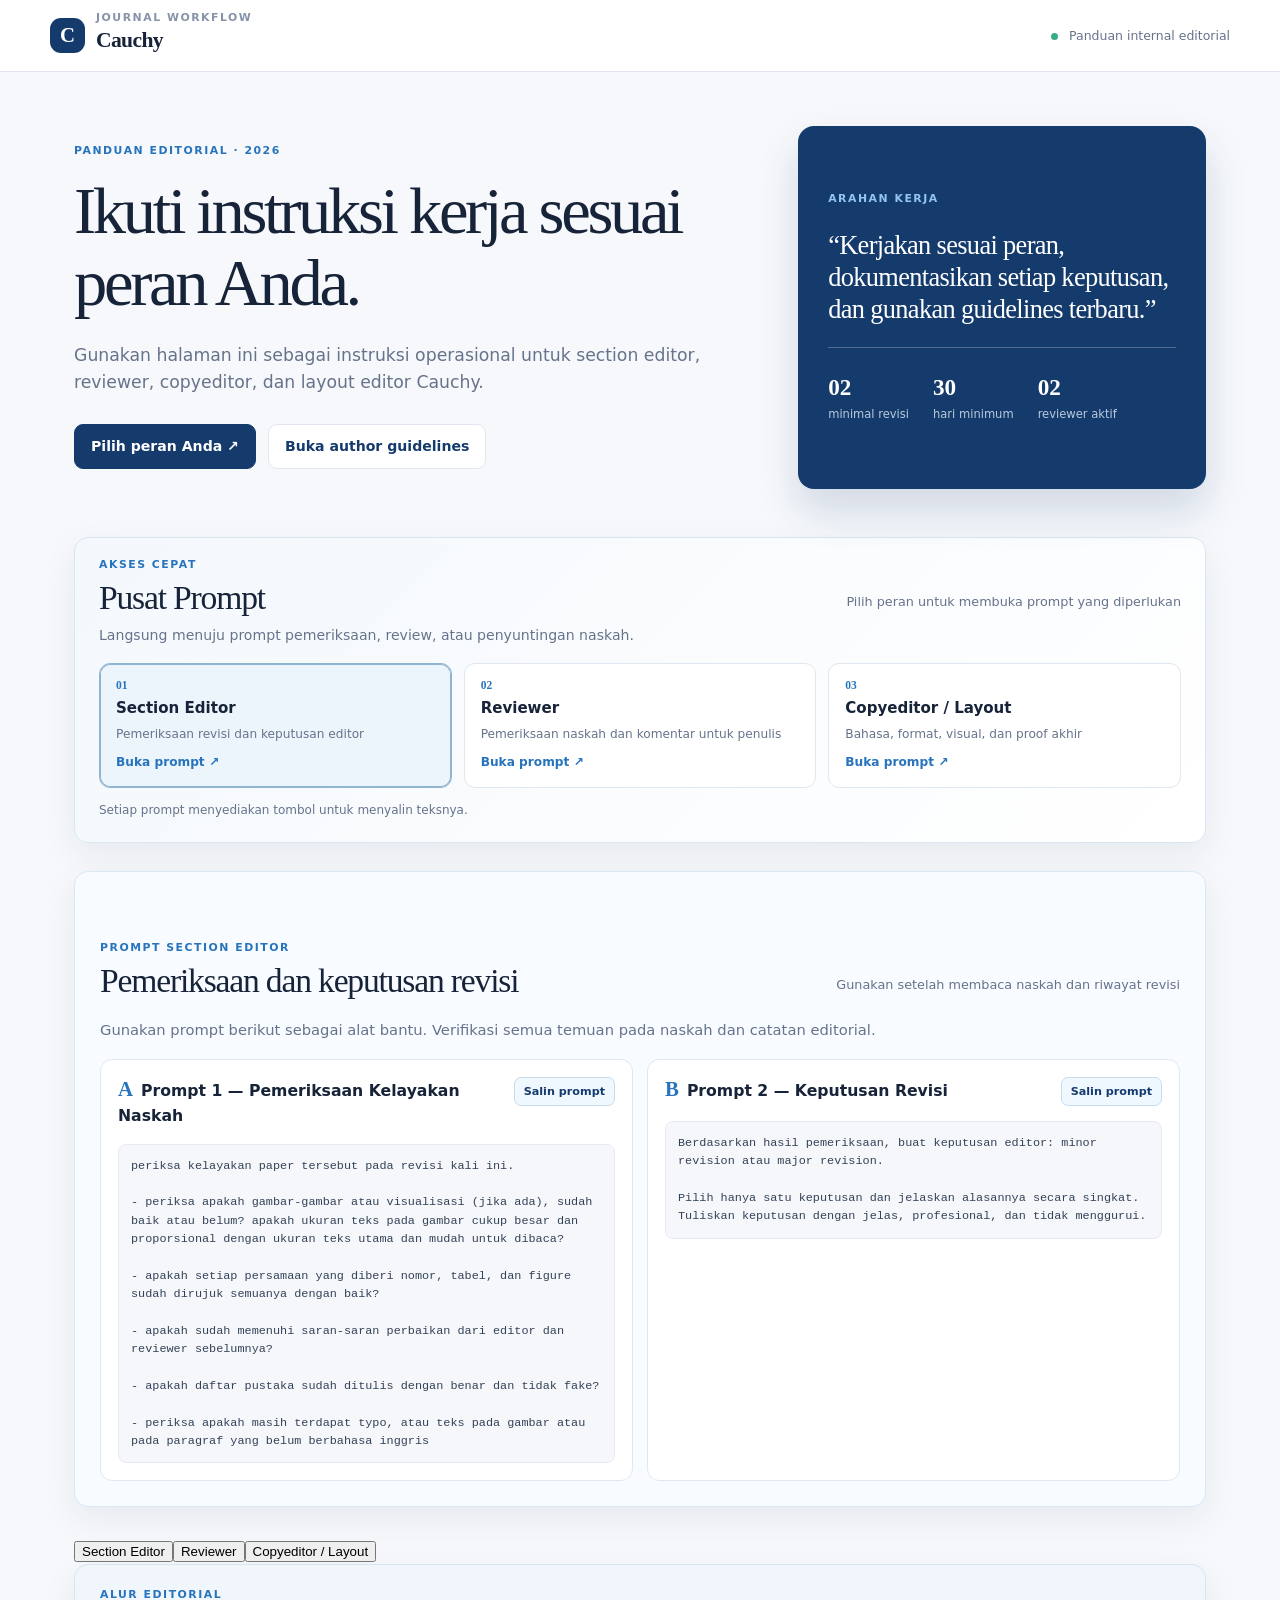
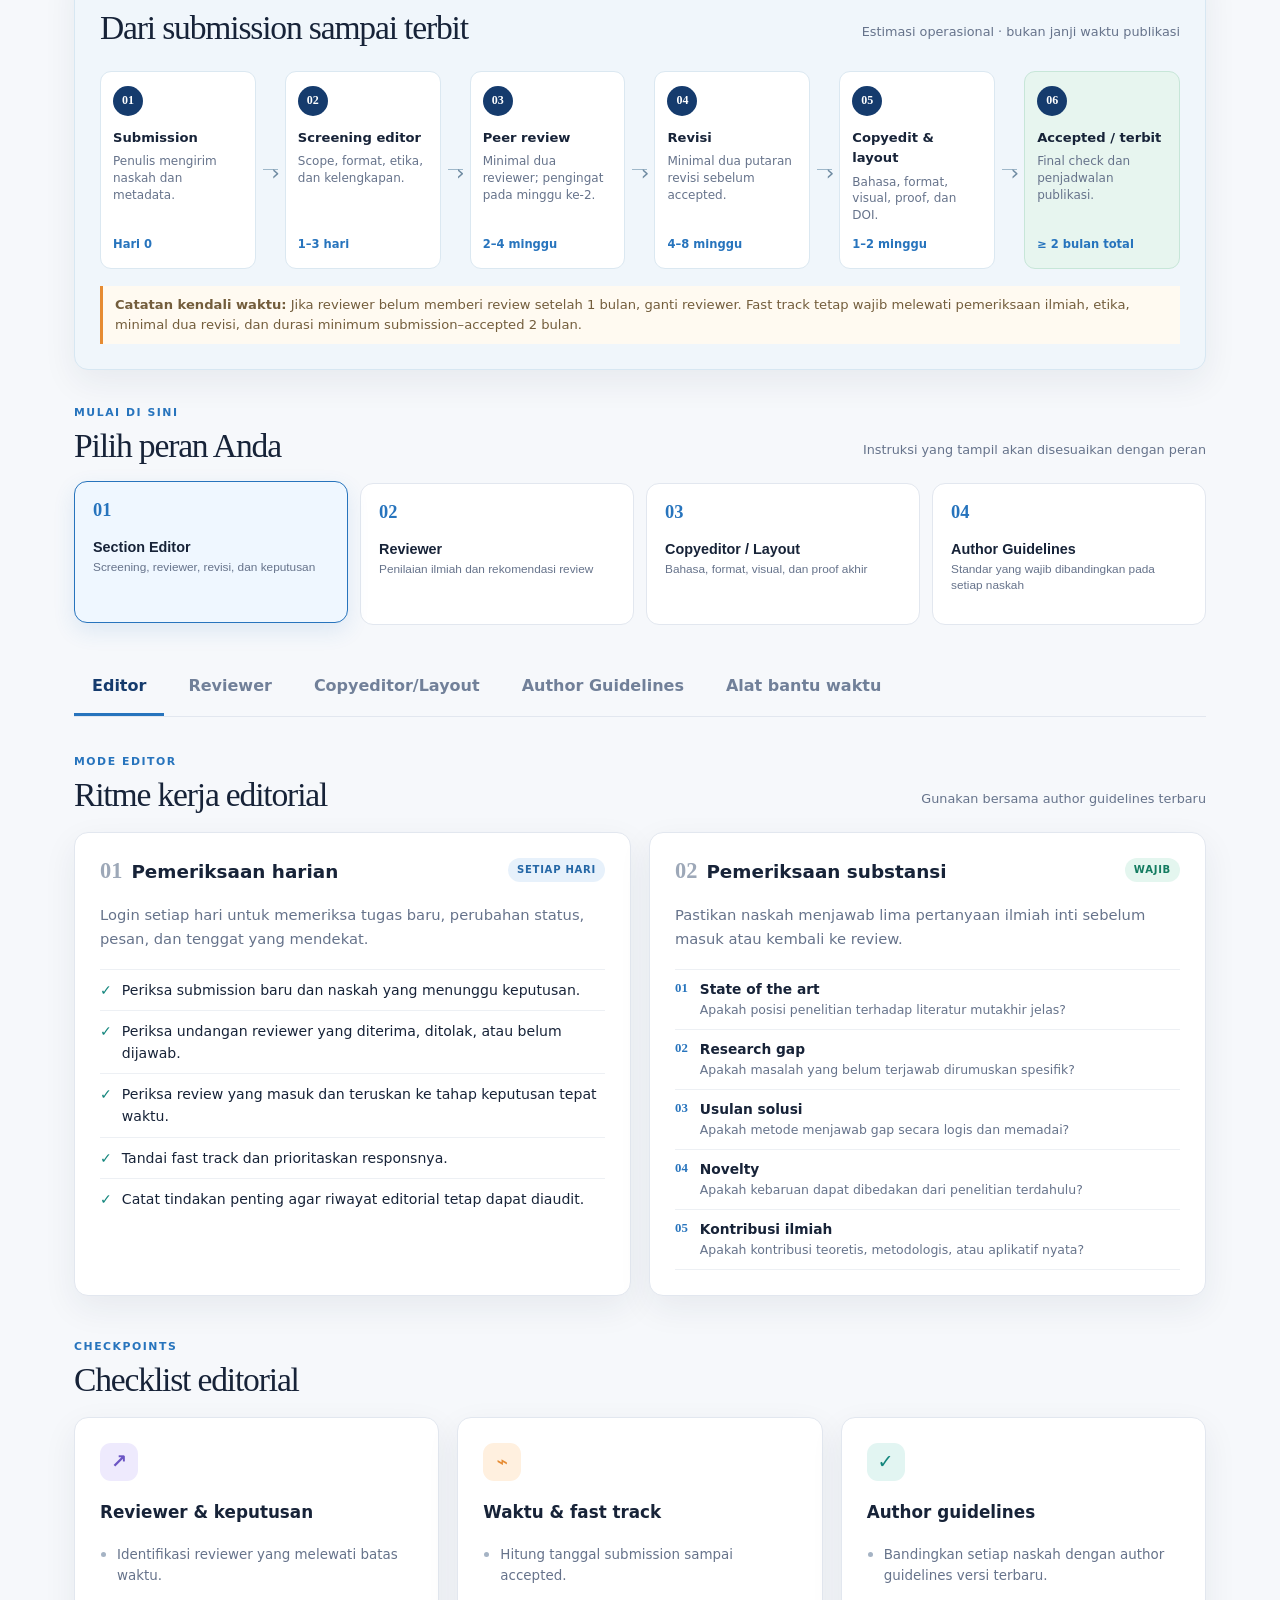
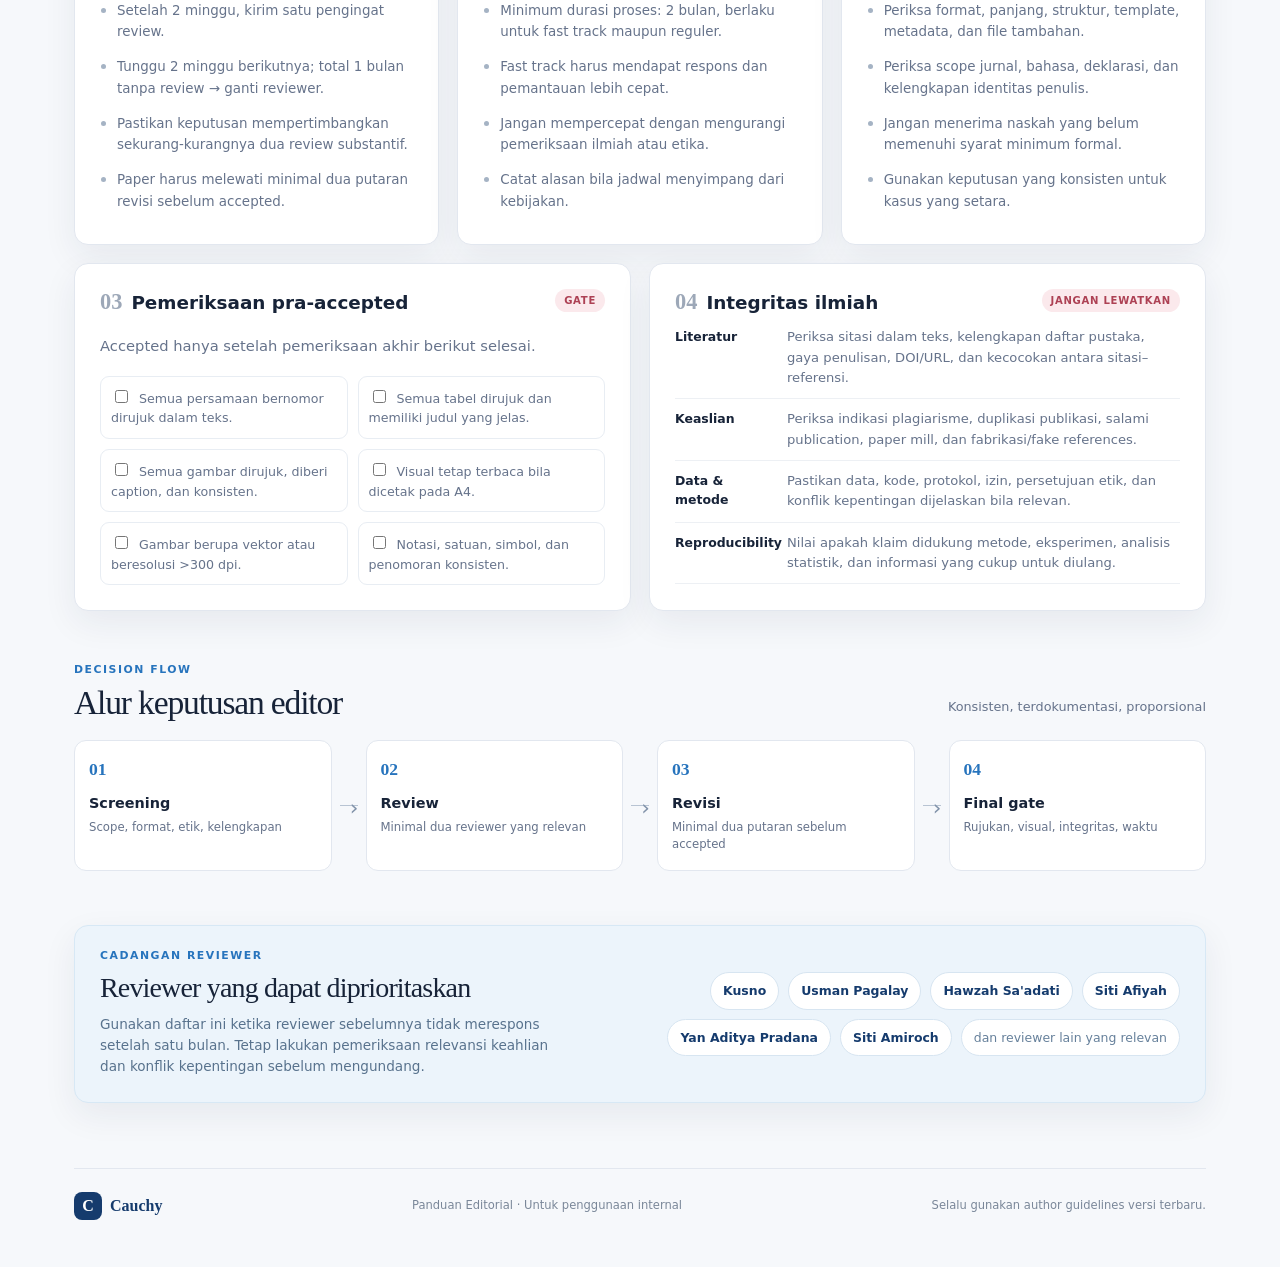
==== commit 9e4046d3: "Keep prompt role switcher available while reading" ====
--- a/index.html
+++ b/index.html
@@ -48,6 +48,7 @@
       <p class="prompt-launcher-note">Setiap prompt menyediakan tombol untuk menyalin teksnya.</p>
     </section>
     <div id="prompt-library" class="prompt-library" aria-live="polite"></div>
+    <div class="prompt-switcher-sticky" role="group" aria-label="Pilih prompt yang ditampilkan"><button type="button" class="prompt-switch" data-prompt-role="editor" aria-pressed="true">Section Editor</button><button type="button" class="prompt-switch" data-prompt-role="reviewer" aria-pressed="false">Reviewer</button><button type="button" class="prompt-switch" data-prompt-role="copyeditor" aria-pressed="false">Copyeditor / Layout</button></div>
 
     <section id="workflow" class="workflow panel">
       <div class="section-heading"><div><span class="eyebrow accent">ALUR EDITORIAL</span><h2>Dari submission sampai terbit</h2></div><span class="section-note">Estimasi operasional · bukan janji waktu publikasi</span></div>
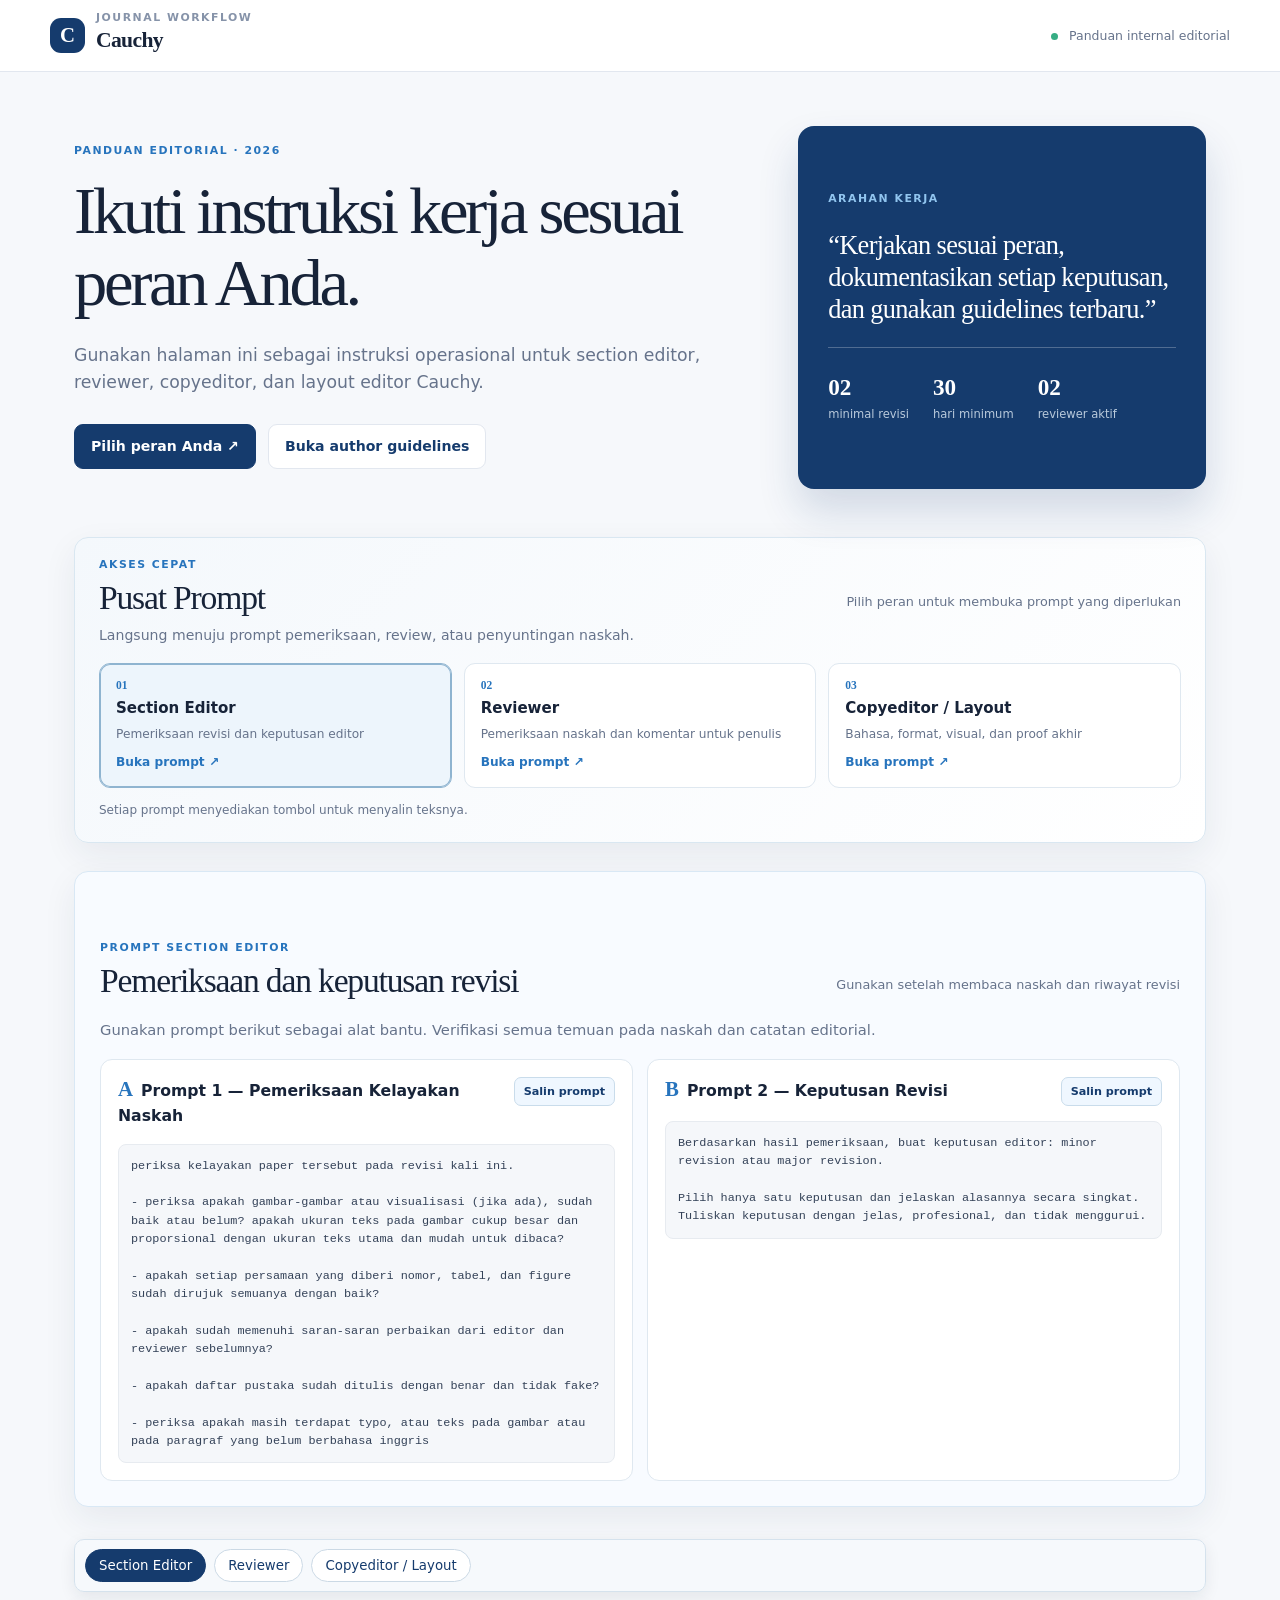
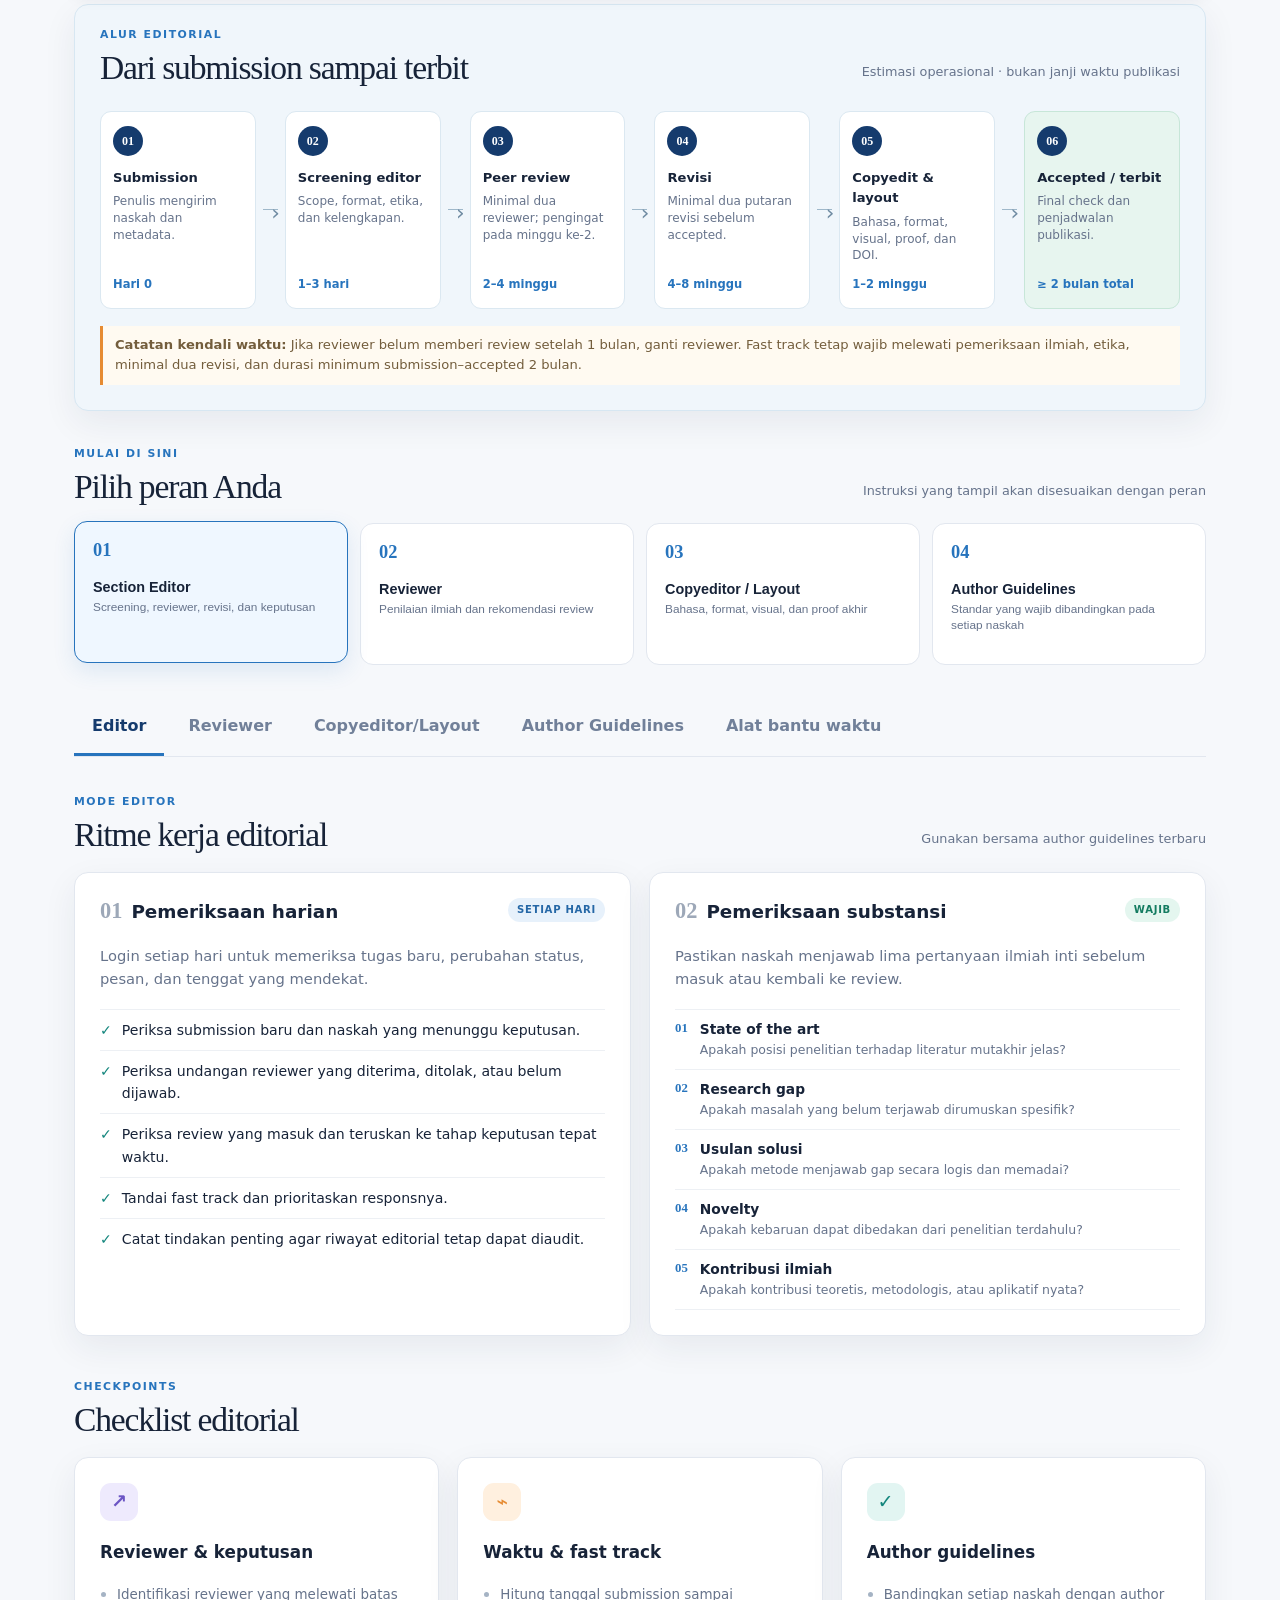
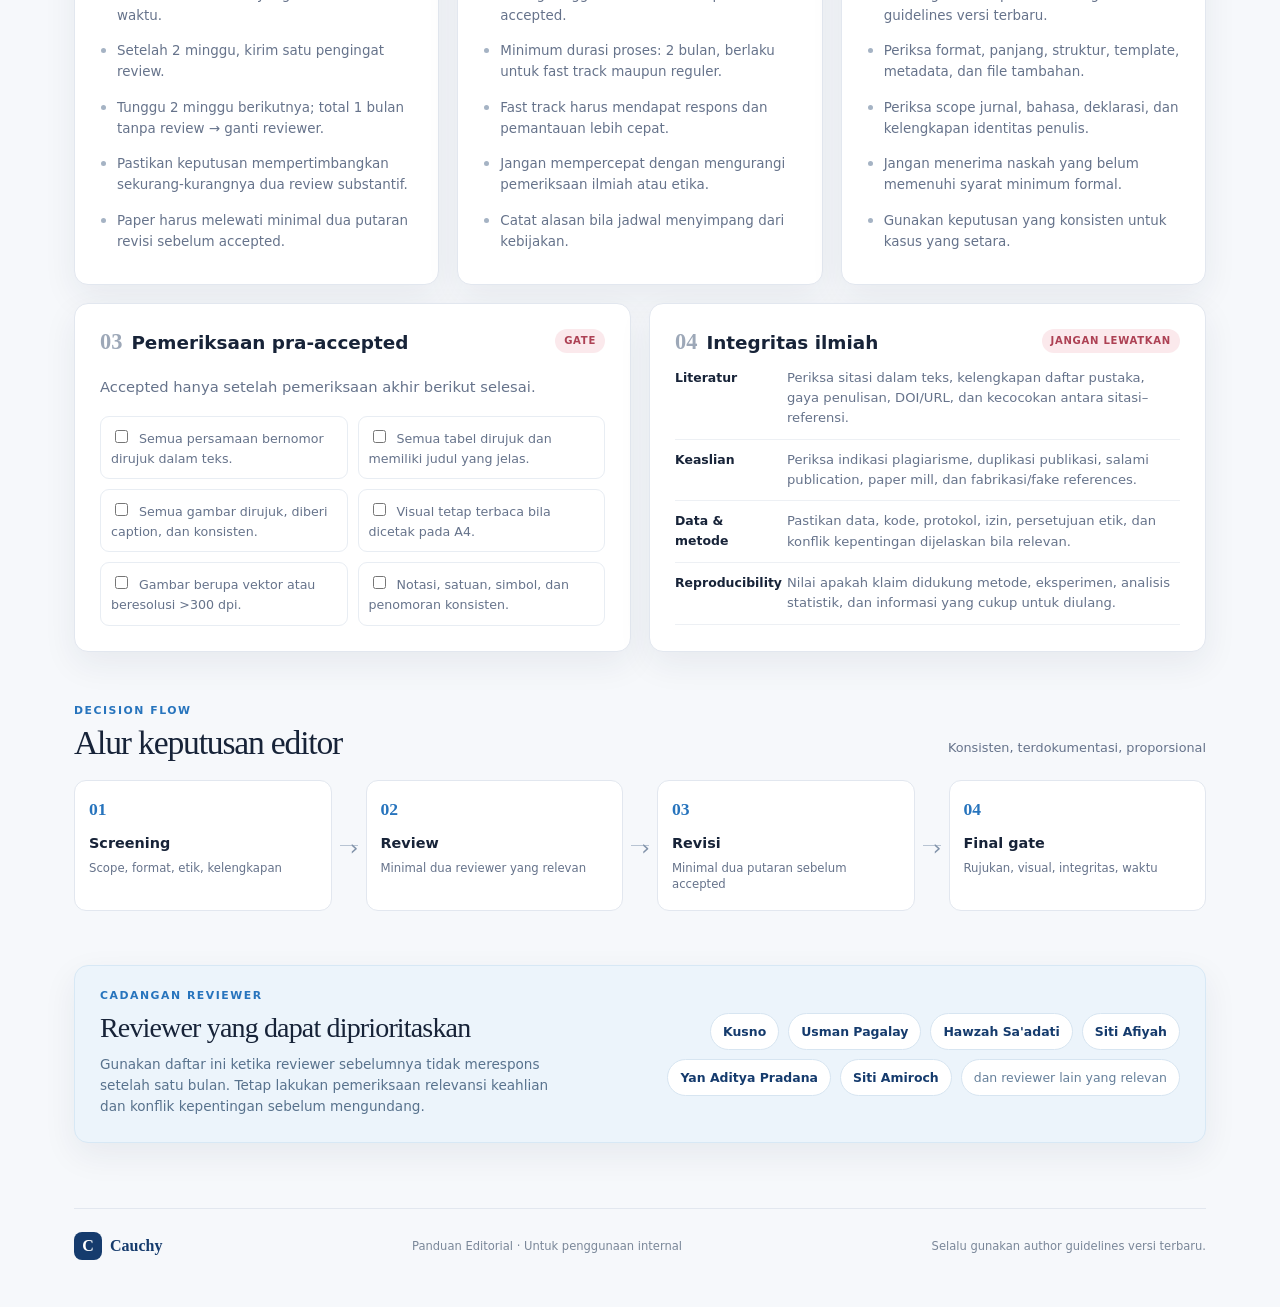
==== commit 3f96ff1e: "Refresh sticky prompt switcher styles" ====
--- a/index.html
+++ b/index.html
@@ -7,7 +7,7 @@
   <meta name="robots" content="noindex, nofollow, noarchive, nosnippet" />
   <meta name="googlebot" content="noindex, nofollow, noarchive, nosnippet" />
   <title>Panduan Editorial — Cauchy</title>
-  <link rel="stylesheet" href="styles.css?v=20261004" />
+  <link rel="stylesheet" href="styles.css?v=20261004b" />
 </head>
 <body>
   <header class="topbar">
--- a/styles.css
+++ b/styles.css
@@ -14,3 +14,5 @@
 .prompt-launcher{margin:0 0 28px;padding:22px 24px;background:linear-gradient(135deg,#f4f8fc,#fff);border-color:#d9e7f1}.prompt-launcher .section-heading{margin-bottom:8px}.prompt-launcher-intro{margin:0 0 16px;color:var(--muted);font-size:.88rem}.prompt-launcher-grid{display:grid;grid-template-columns:repeat(3,minmax(0,1fr));gap:12px}.prompt-jump{appearance:none;text-align:left;font:inherit;color:inherit;cursor:pointer;display:flex;flex-direction:column;gap:6px;padding:15px 16px;border:1px solid #dfe8f0;border-radius:11px;background:#fff;transition:transform .16s ease,border-color .16s ease,box-shadow .16s ease}.prompt-jump:hover,.prompt-jump:focus-visible{transform:translateY(-2px);border-color:#8fb4d0;box-shadow:0 8px 20px rgba(25,58,88,.09);outline:none}.prompt-jump-number{color:var(--blue);font:700 .72rem Georgia,serif}.prompt-jump strong{font-size:.94rem}.prompt-jump small{color:var(--muted);font-size:.76rem;line-height:1.4}.prompt-jump-action{margin-top:4px;color:var(--blue);font-size:.76rem;font-weight:700}.prompt-launcher-note{margin:13px 0 0;color:var(--muted);font-size:.75rem}.prompt-guide[id$="-prompts"]{scroll-margin-top:22px}@media(max-width:650px){.prompt-launcher{padding:18px}.prompt-launcher-grid{grid-template-columns:1fr}.prompt-jump{display:grid;grid-template-columns:34px 1fr;column-gap:10px;align-items:center}.prompt-jump-number{grid-row:1 / span 3}.prompt-jump small,.prompt-jump-action{grid-column:2}}
 
 .prompt-library{margin:0 0 32px}.prompt-library .prompt-guide{margin:0}.prompt-guide[hidden]{display:none!important}.prompt-jump[aria-pressed="true"]{background:#edf5fc;border-color:#8fb4d0;box-shadow:inset 0 0 0 1px #8fb4d0}.prompt-jump-action{display:inline-flex;align-items:center;gap:4px}
+
+.prompt-switcher-sticky{position:sticky;top:76px;z-index:20;display:flex;gap:8px;flex-wrap:wrap;padding:9px 10px;margin:0 0 12px;border:1px solid #d5e2ed;border-radius:10px;background:rgba(246,249,252,.96);backdrop-filter:blur(10px);box-shadow:0 5px 16px rgba(23,35,56,.08)}.prompt-switch{appearance:none;border:1px solid #cbd9e5;border-radius:999px;background:#fff;color:var(--navy);padding:8px 13px;font:700 .78rem/1.2 inherit;font-family:inherit;white-space:nowrap;cursor:pointer}.prompt-switch:hover,.prompt-switch:focus-visible{border-color:#8fb4d0;outline:none}.prompt-switch[aria-pressed="true"]{background:var(--navy);border-color:var(--navy);color:#fff}@media(max-width:650px){.prompt-switcher-sticky{top:65px;gap:6px;padding:8px;overflow-x:auto;flex-wrap:nowrap}.prompt-switch{font-size:.72rem;padding:8px 11px}}
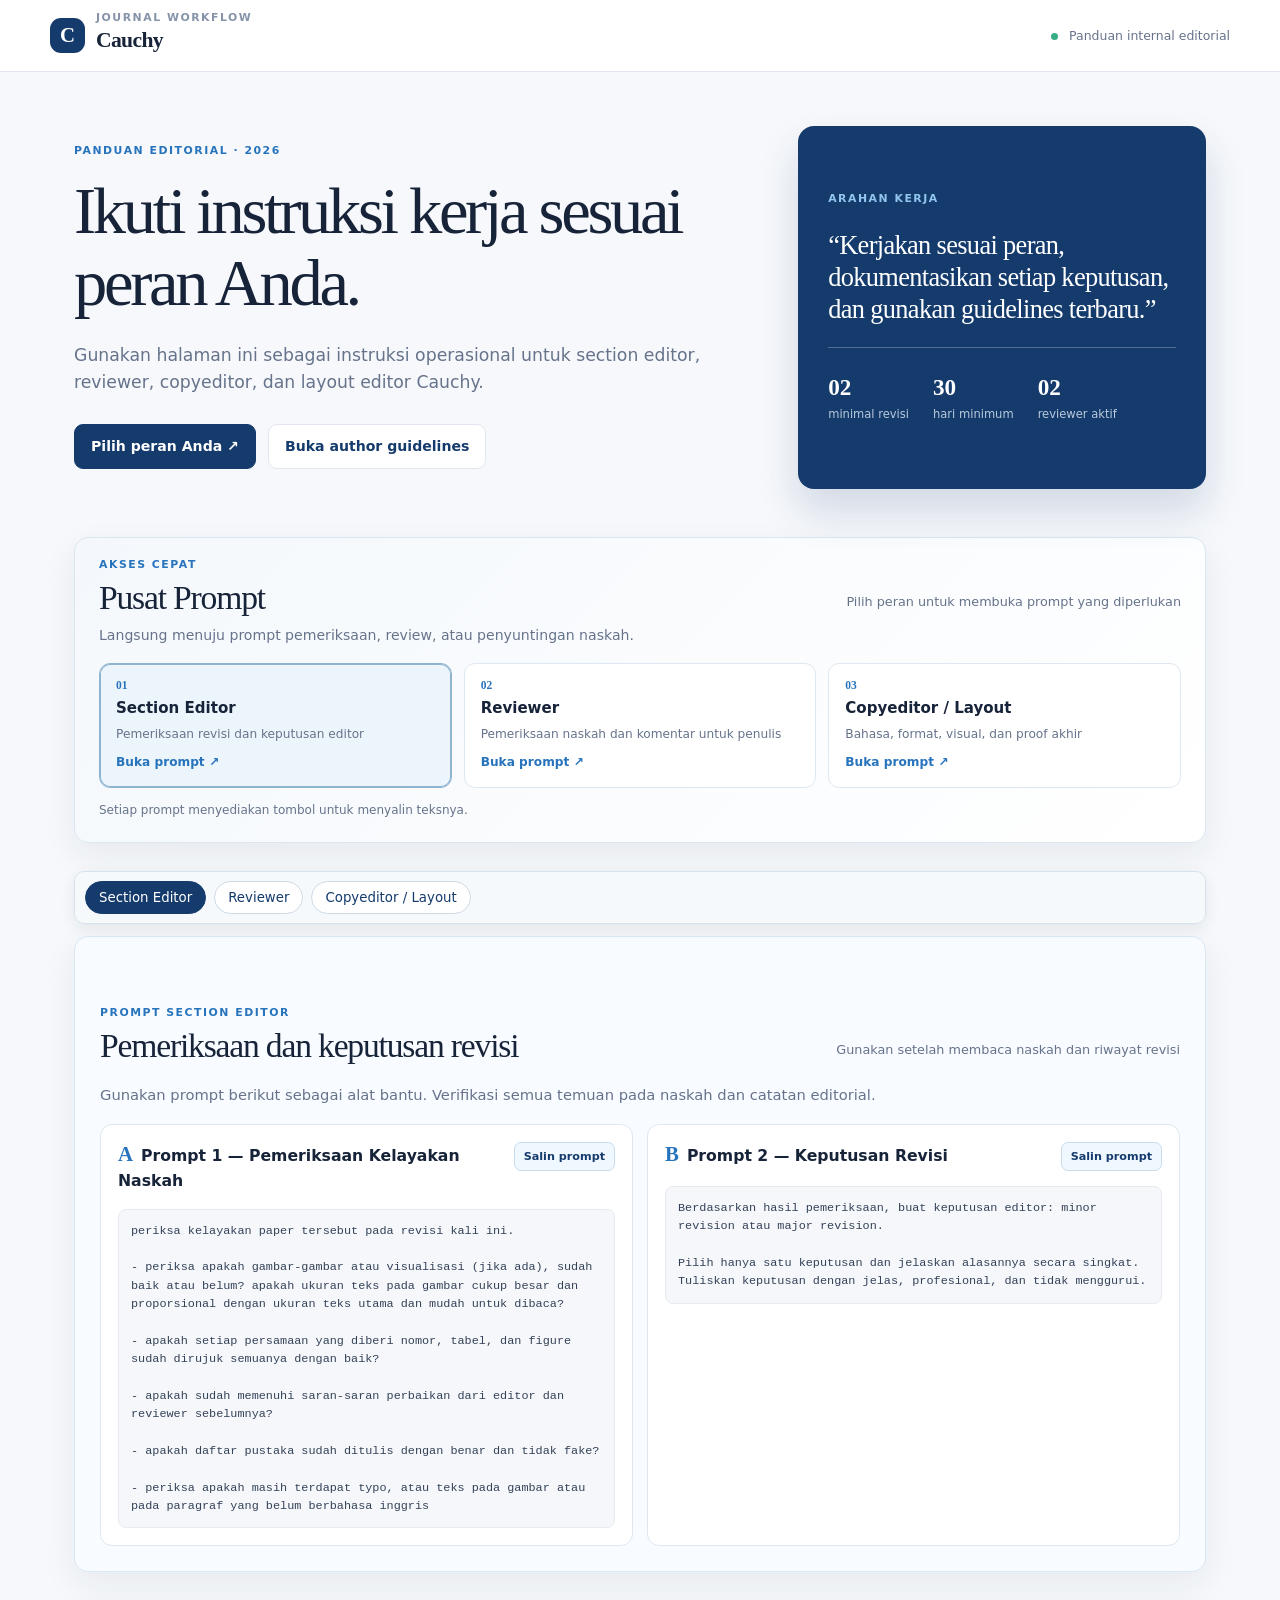
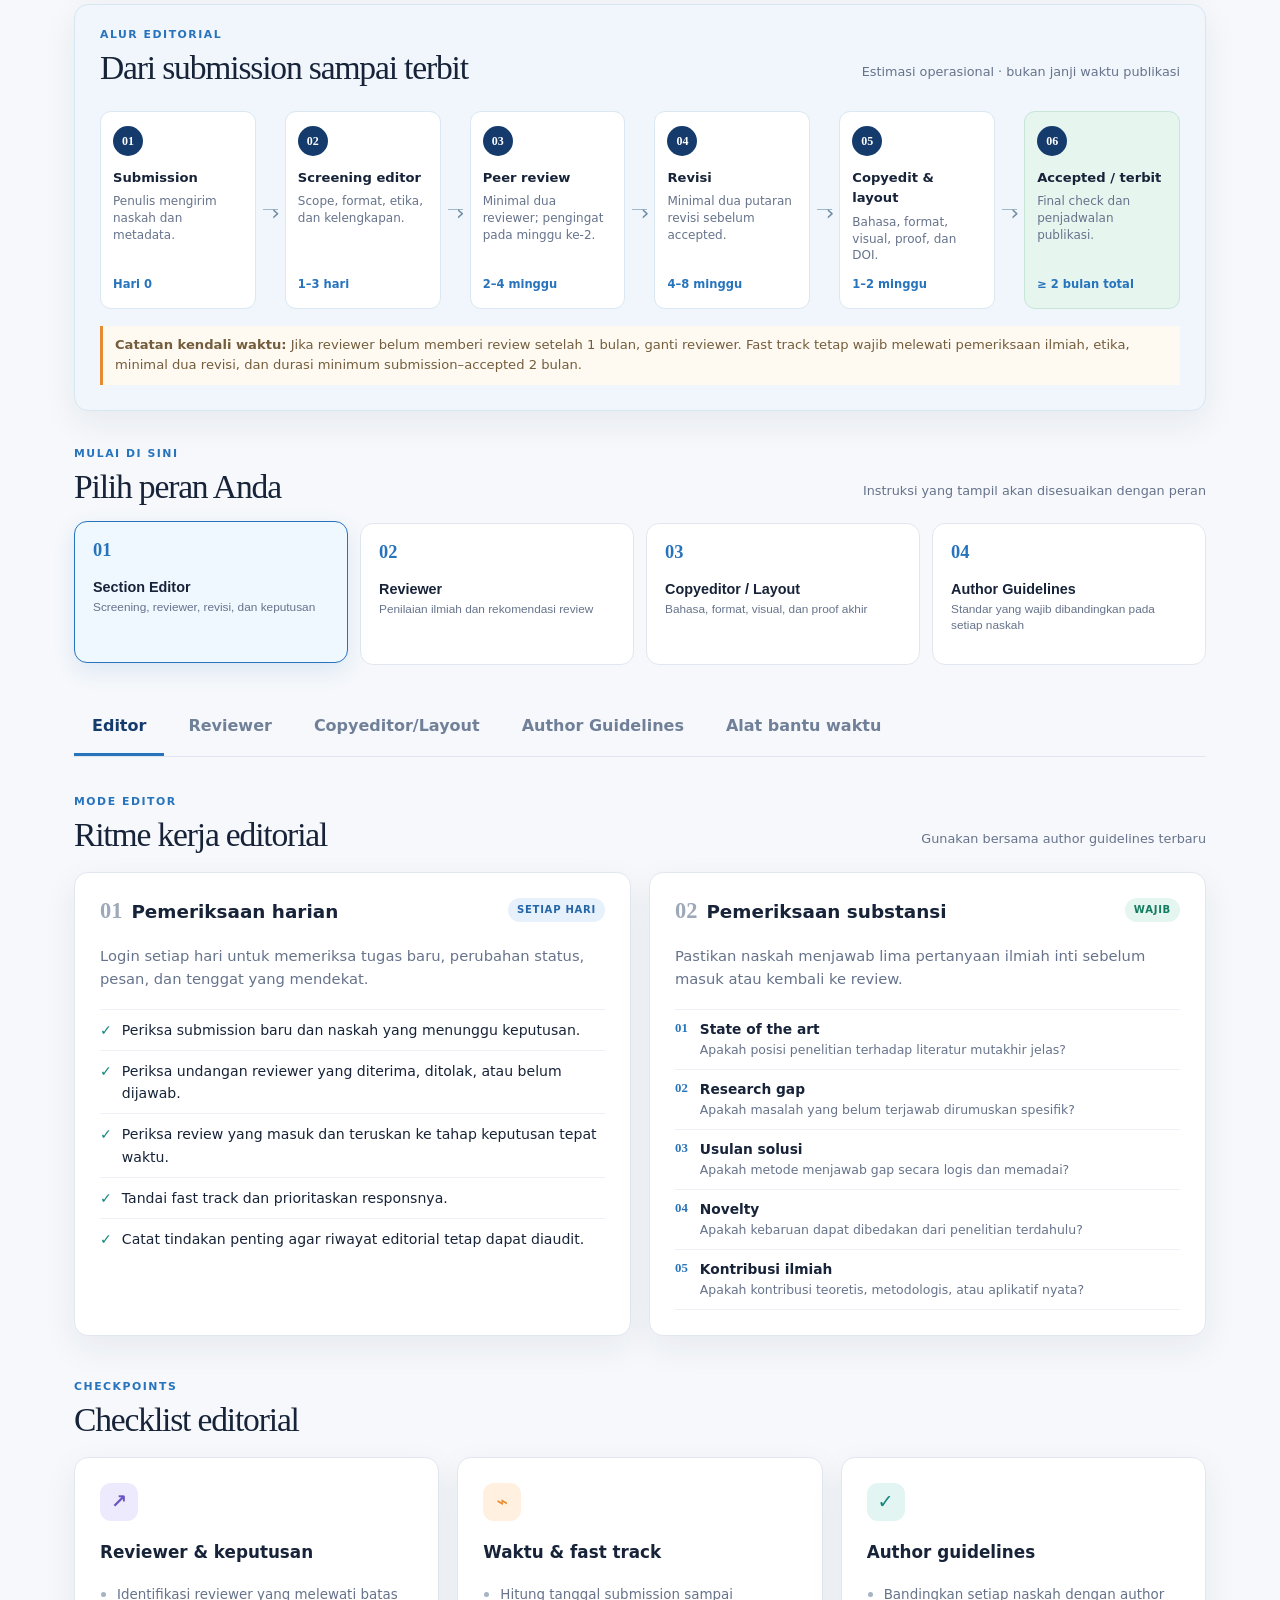
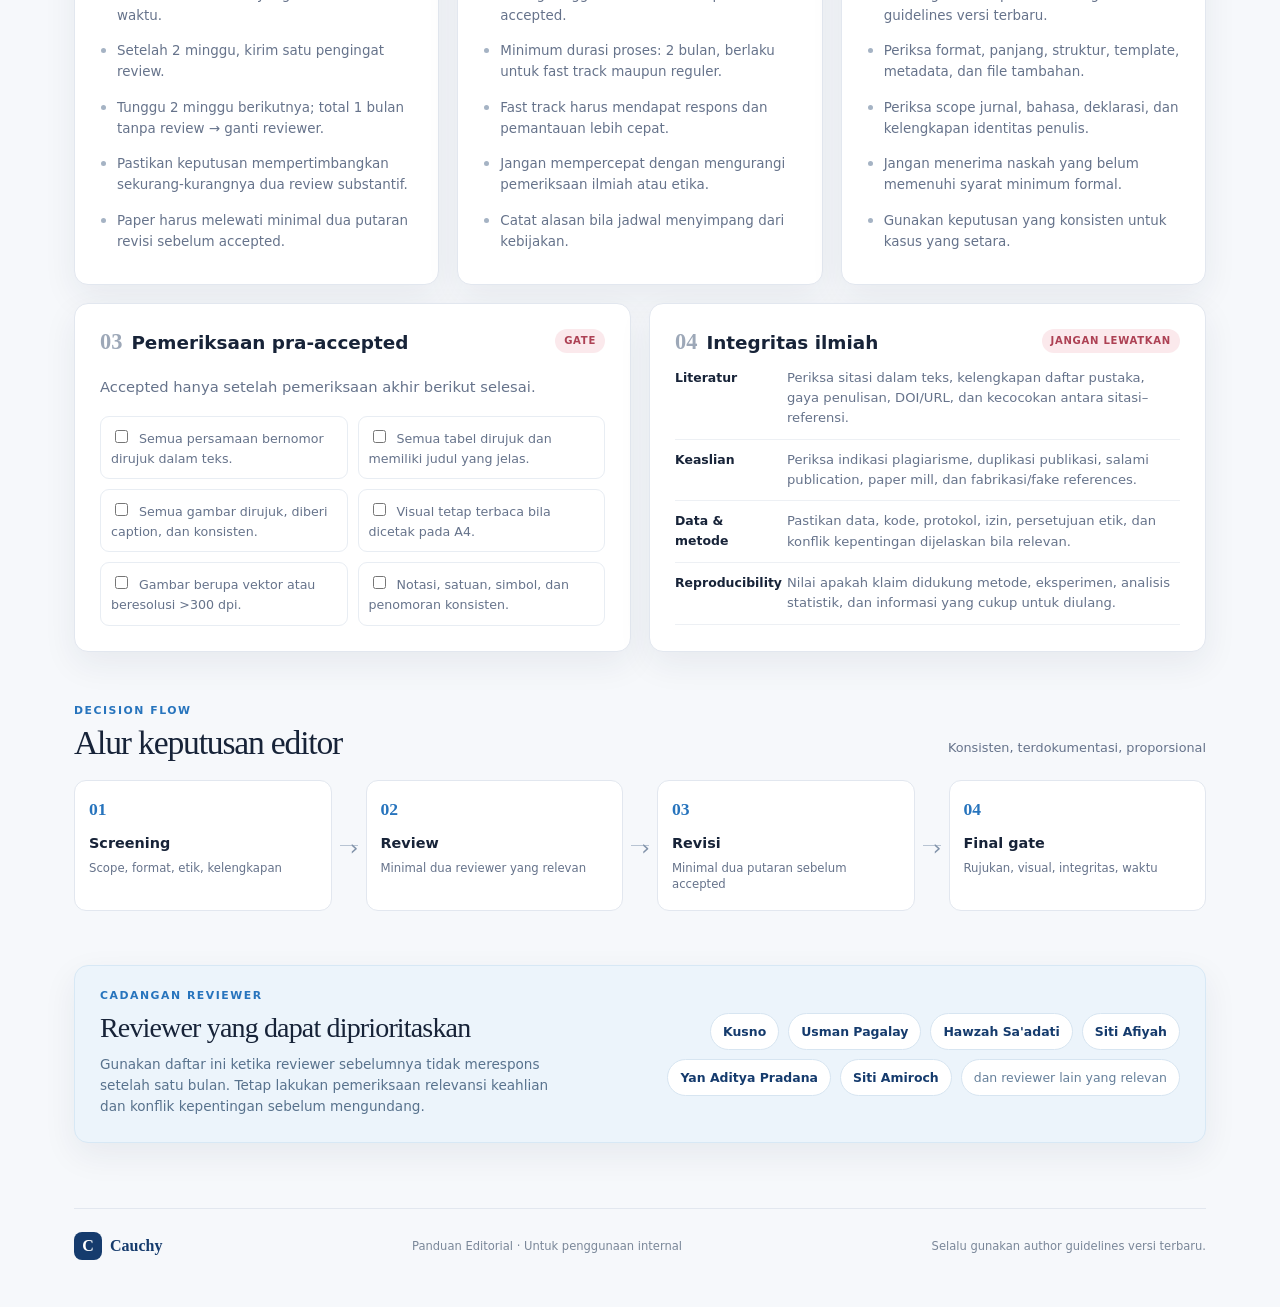
==== commit 9b68d7b3: "Place sticky role switcher above prompt content" ====
--- a/index.html
+++ b/index.html
@@ -47,8 +47,9 @@
       </div>
       <p class="prompt-launcher-note">Setiap prompt menyediakan tombol untuk menyalin teksnya.</p>
     </section>
-    <div id="prompt-library" class="prompt-library" aria-live="polite"></div>
-    <div class="prompt-switcher-sticky" role="group" aria-label="Pilih prompt yang ditampilkan"><button type="button" class="prompt-switch" data-prompt-role="editor" aria-pressed="true">Section Editor</button><button type="button" class="prompt-switch" data-prompt-role="reviewer" aria-pressed="false">Reviewer</button><button type="button" class="prompt-switch" data-prompt-role="copyeditor" aria-pressed="false">Copyeditor / Layout</button></div>
+    <div id="prompt-library" class="prompt-library" aria-live="polite">
+      <div class="prompt-switcher-sticky" role="group" aria-label="Pilih prompt yang ditampilkan"><button type="button" class="prompt-switch" data-prompt-role="editor" aria-pressed="true">Section Editor</button><button type="button" class="prompt-switch" data-prompt-role="reviewer" aria-pressed="false">Reviewer</button><button type="button" class="prompt-switch" data-prompt-role="copyeditor" aria-pressed="false">Copyeditor / Layout</button></div>
+    </div>
 
     <section id="workflow" class="workflow panel">
       <div class="section-heading"><div><span class="eyebrow accent">ALUR EDITORIAL</span><h2>Dari submission sampai terbit</h2></div><span class="section-note">Estimasi operasional · bukan janji waktu publikasi</span></div>
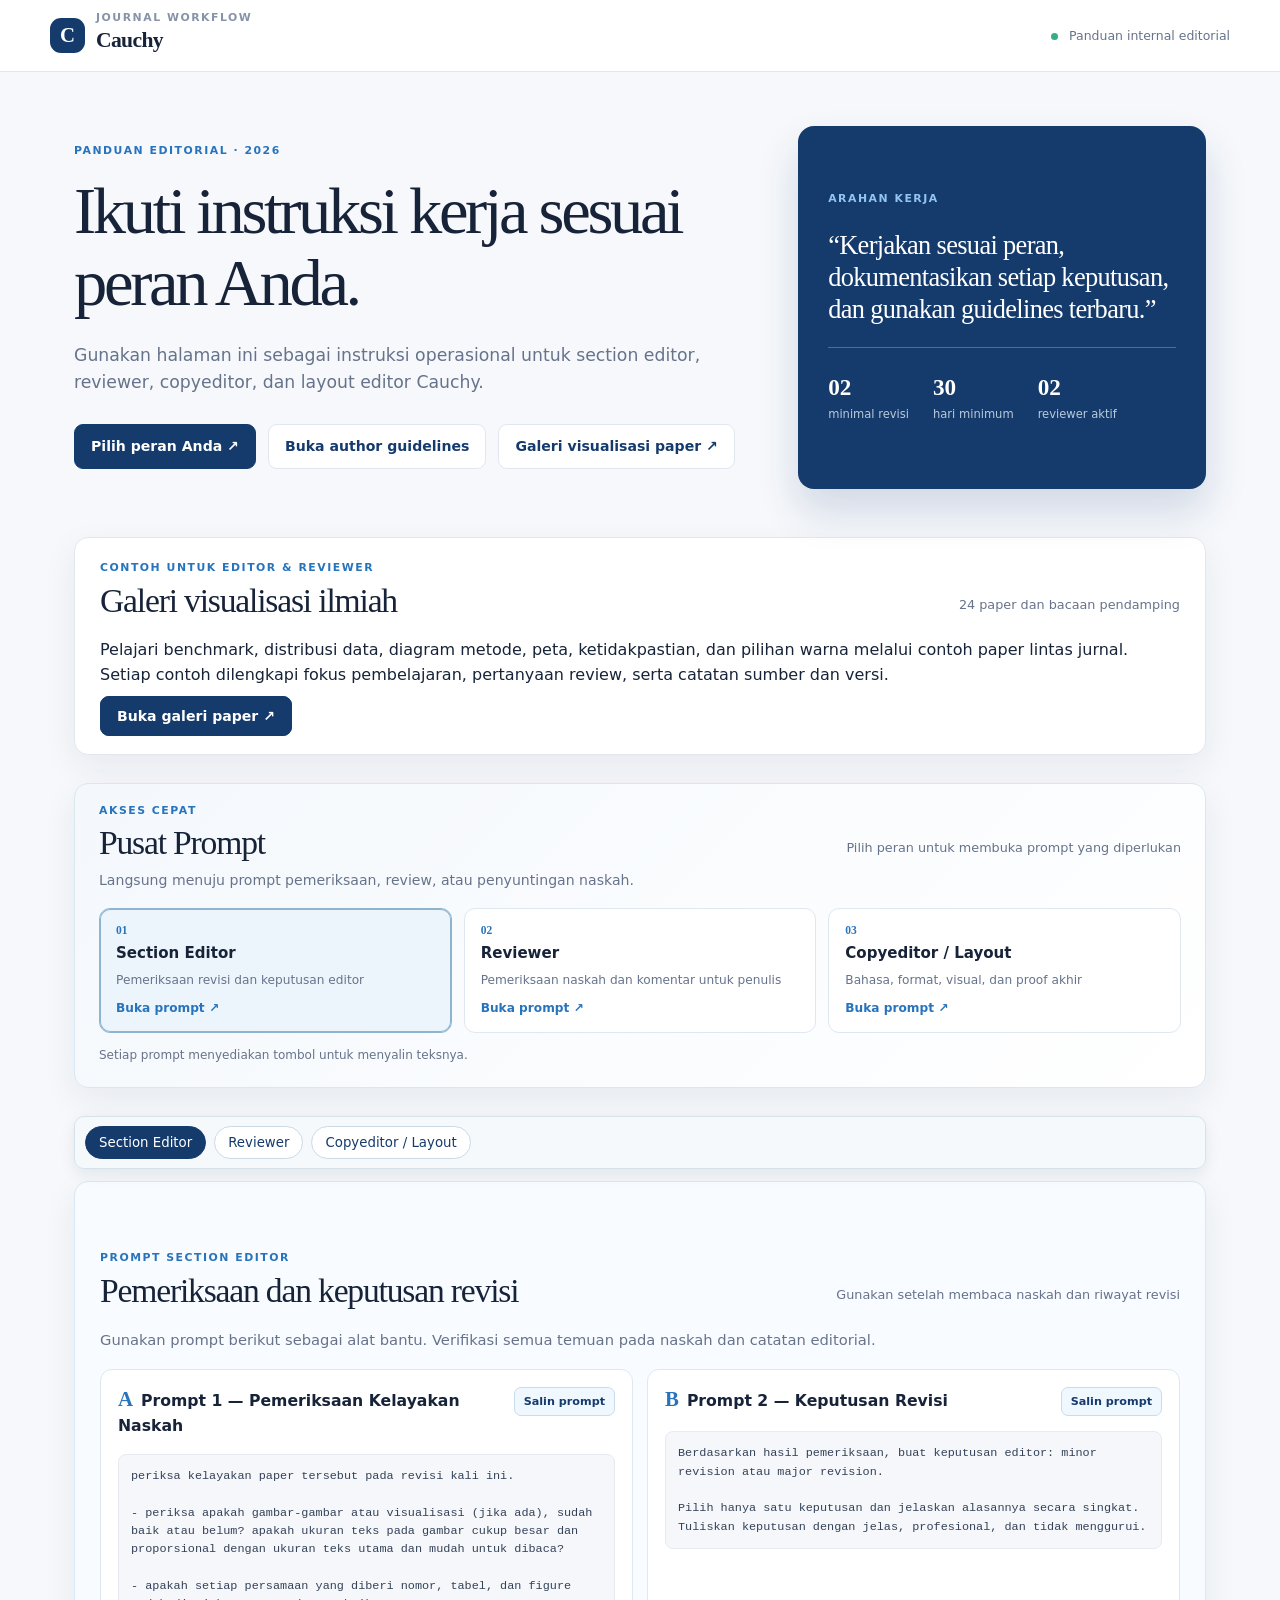
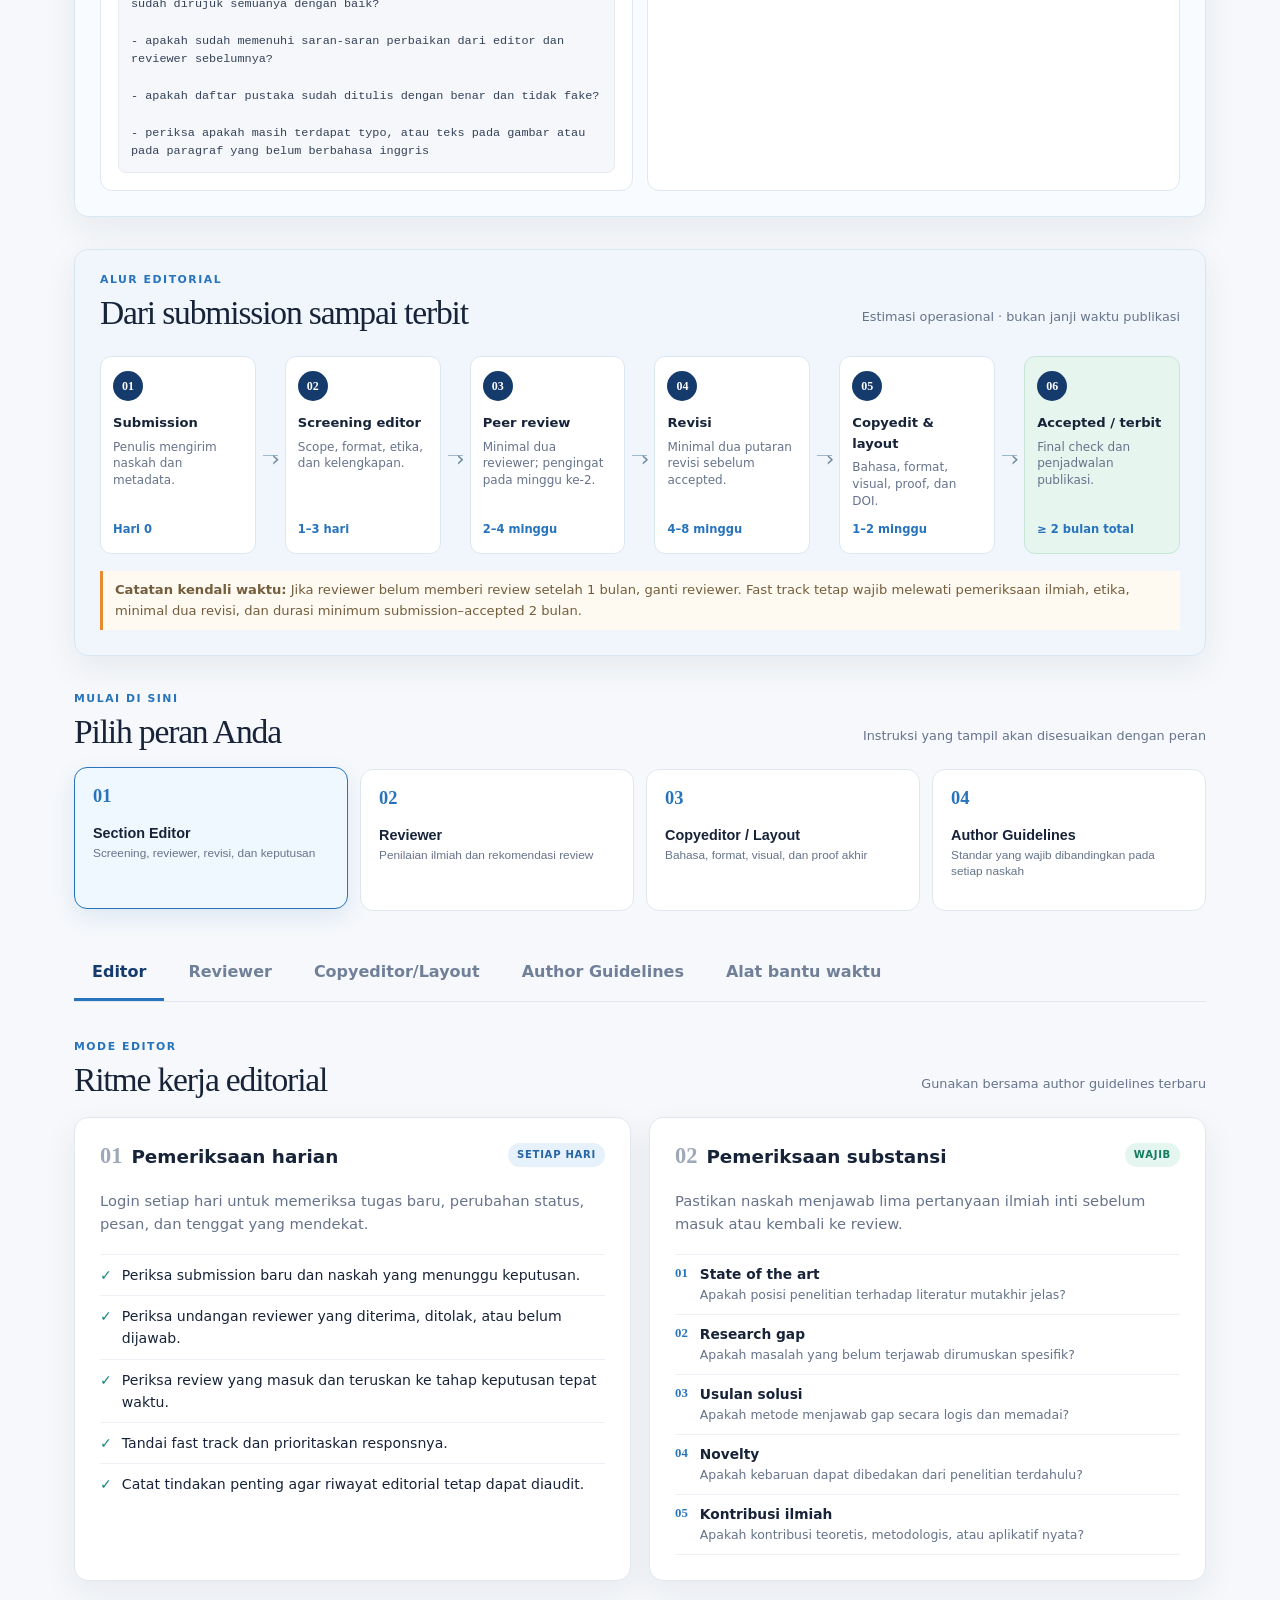
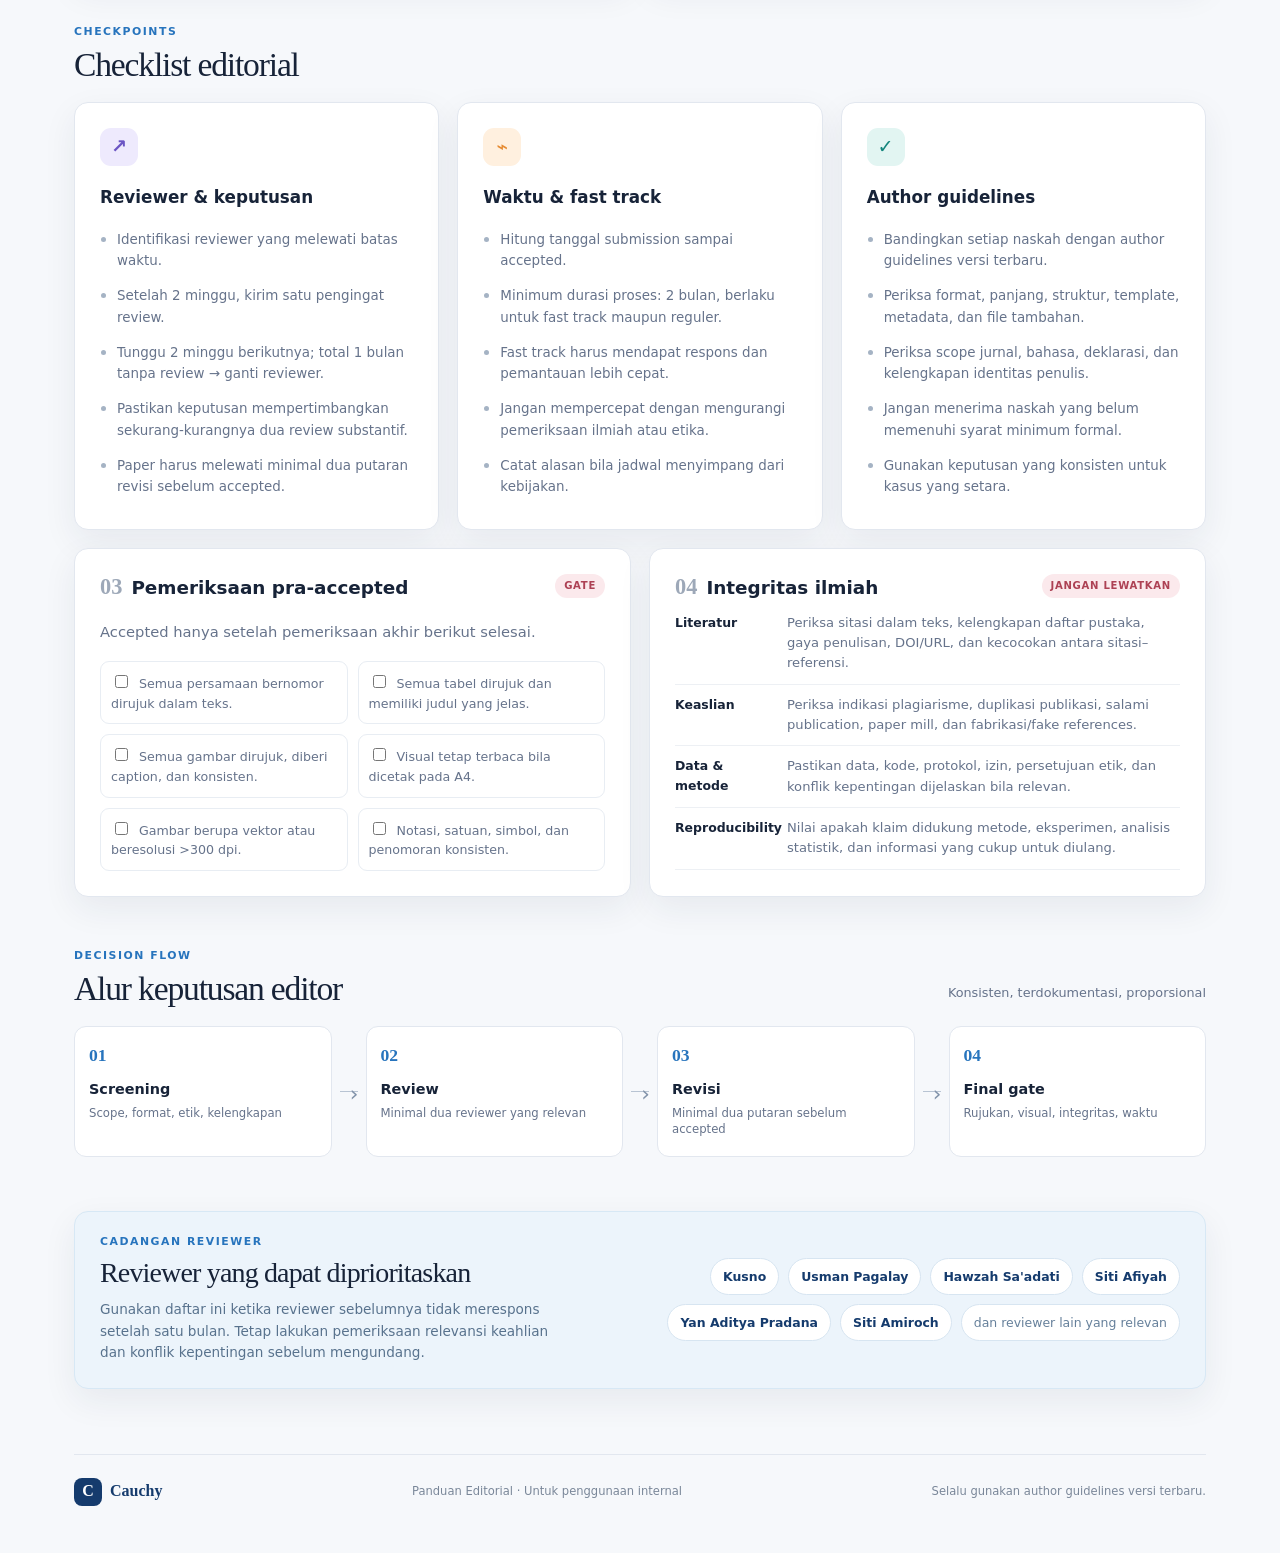
==== commit d7462f50: "Publish scientific visualization gallery for editors and reviewers" ====
--- a/index.html
+++ b/index.html
@@ -27,6 +27,7 @@
         <div class="hero-actions">
           <a class="button primary" href="#roles">Pilih peran Anda <span>↗</span></a>
           <a class="button secondary" href="#guidelines">Buka author guidelines</a>
+          <a class="button secondary" href="visualisasi.html">Galeri visualisasi paper ↗</a>
         </div>
       </div>
       <div class="hero-card" aria-label="Prinsip utama">
@@ -35,6 +36,12 @@
         <div class="hero-rule"></div>
         <div class="mini-stats"><div><b>02</b><span>minimal revisi</span></div><div><b>30</b><span>hari minimum</span></div><div><b>02</b><span>reviewer aktif</span></div></div>
       </div>
+    </section>
+
+    <section class="panel" aria-labelledby="visual-gallery-title" style="margin-bottom:28px">
+      <div class="section-heading"><div><span class="eyebrow accent">CONTOH UNTUK EDITOR &amp; REVIEWER</span><h2 id="visual-gallery-title">Galeri visualisasi ilmiah</h2></div><span class="section-note">24 paper dan bacaan pendamping</span></div>
+      <p>Pelajari benchmark, distribusi data, diagram metode, peta, ketidakpastian, dan pilihan warna melalui contoh paper lintas jurnal. Setiap contoh dilengkapi fokus pembelajaran, pertanyaan review, serta catatan sumber dan versi.</p>
+      <a class="button primary" href="visualisasi.html">Buka galeri paper <span>↗</span></a>
     </section>
 
     <section class="prompt-launcher panel" aria-labelledby="prompt-launcher-title">
